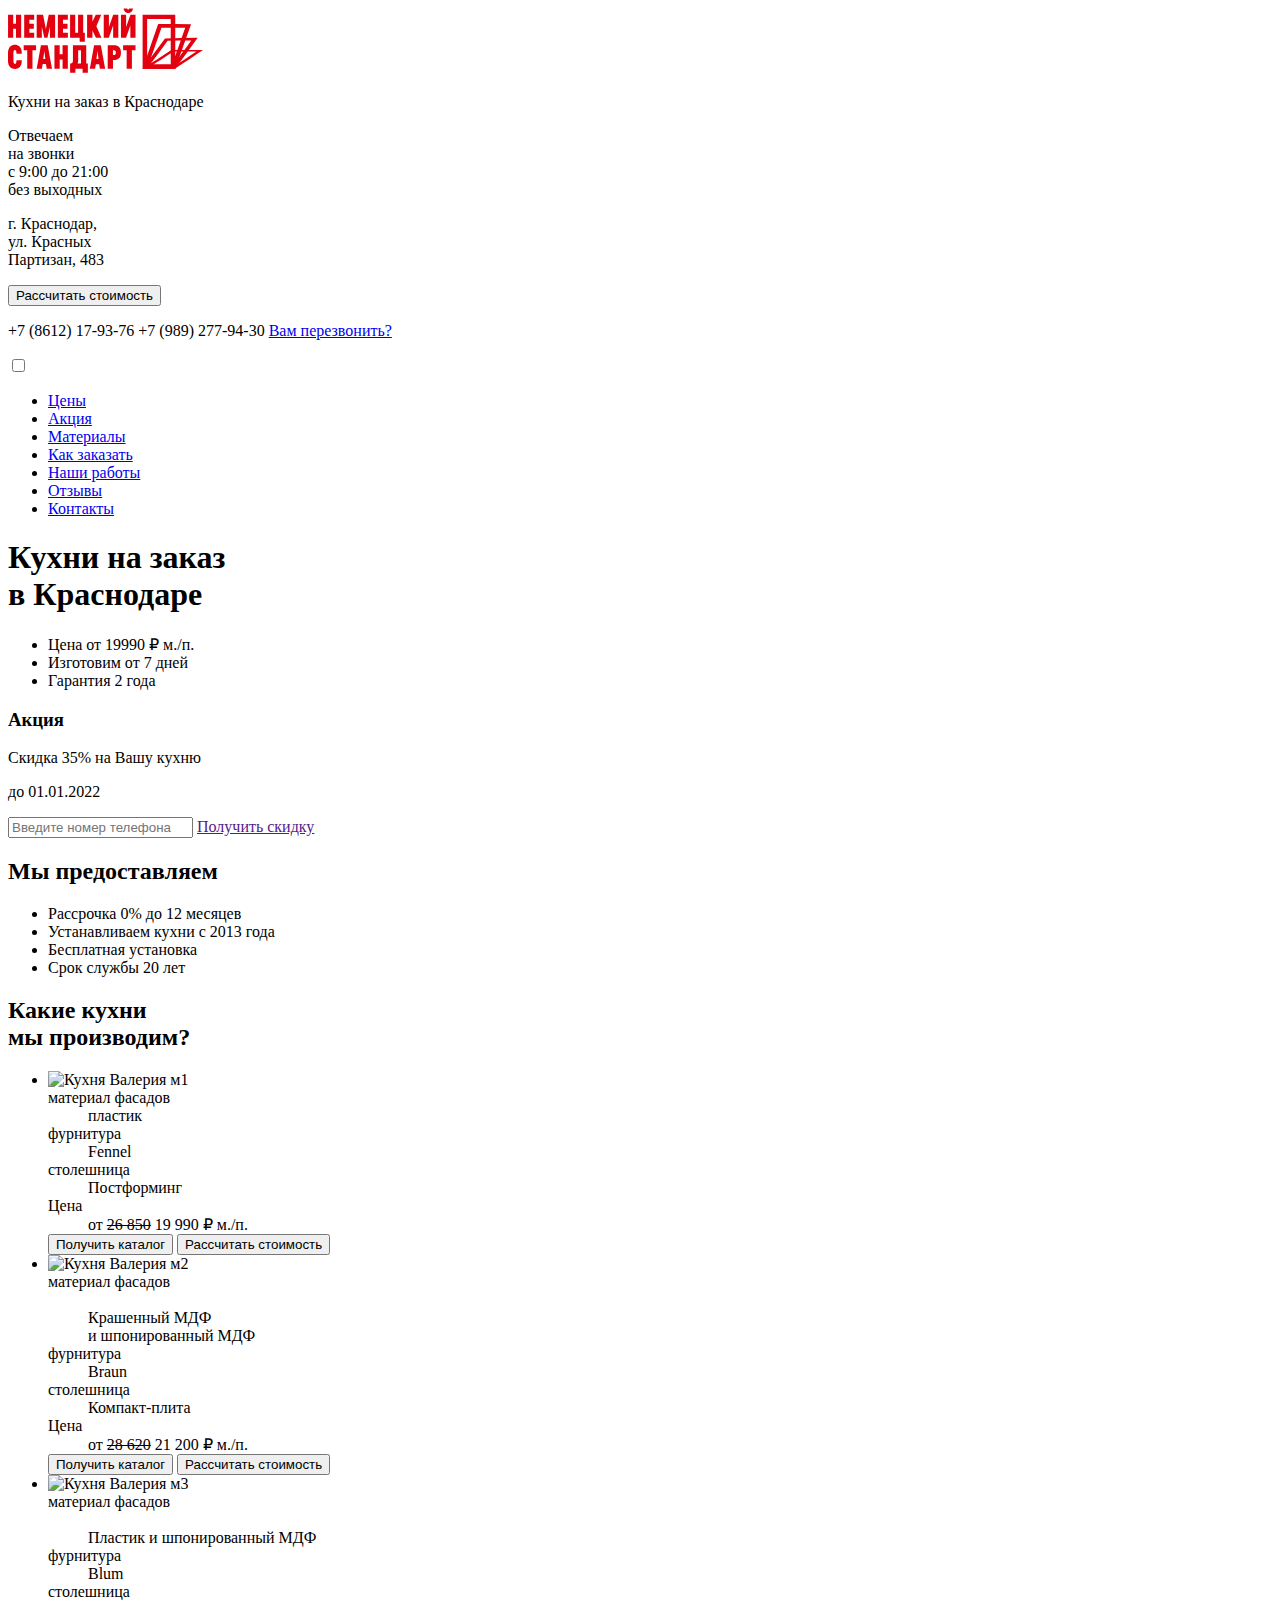
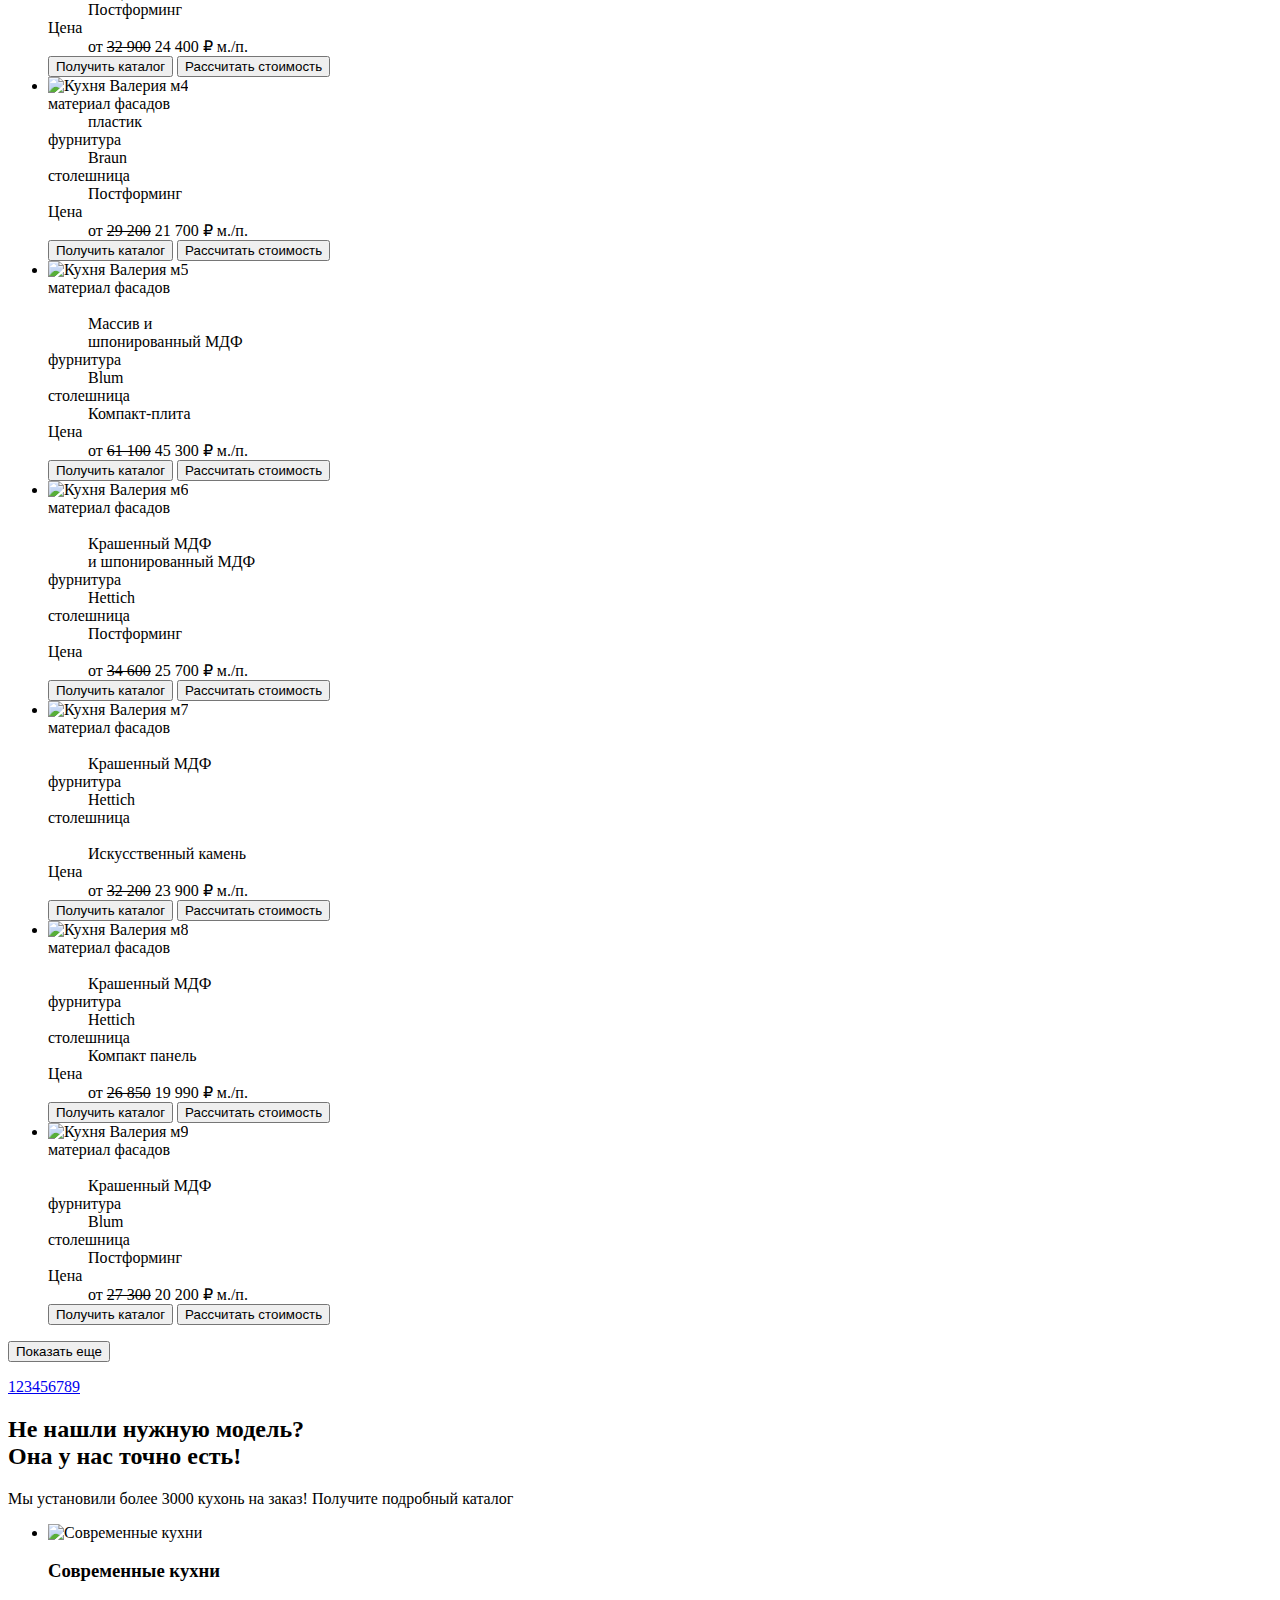
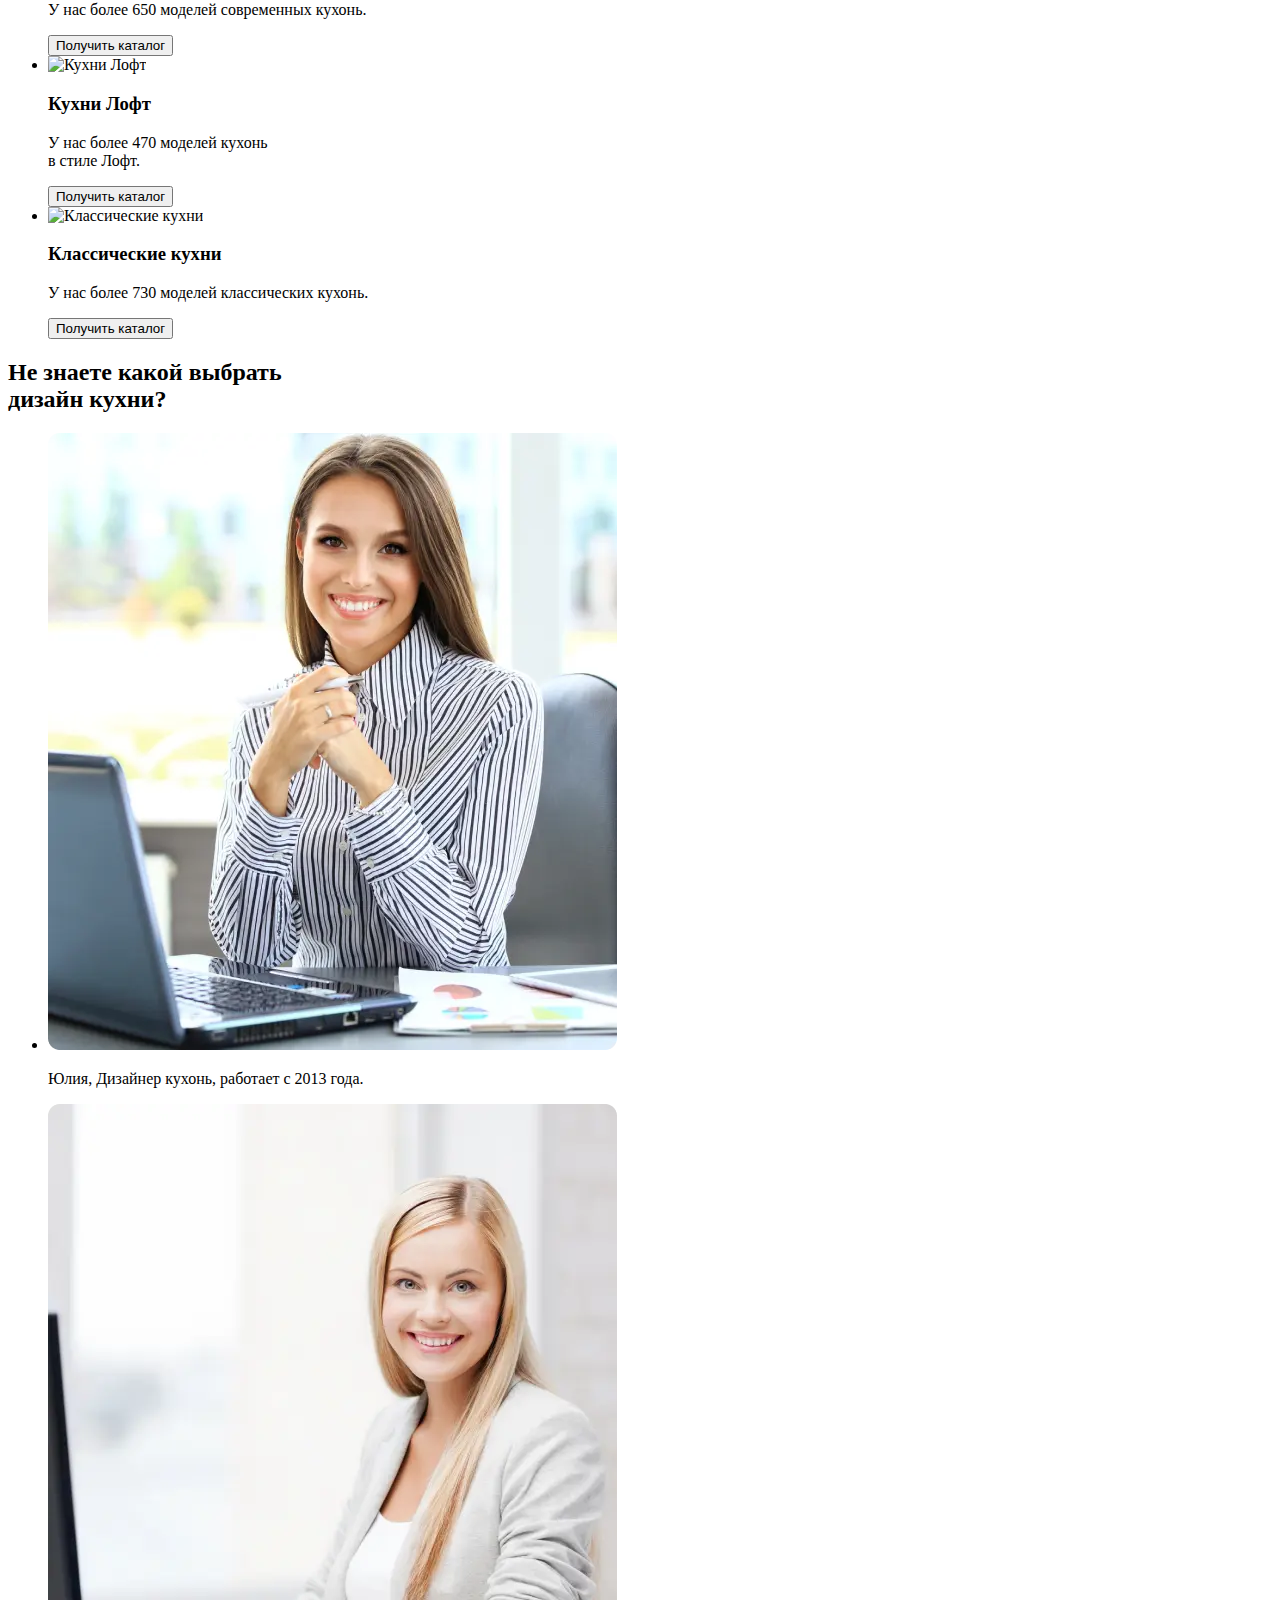
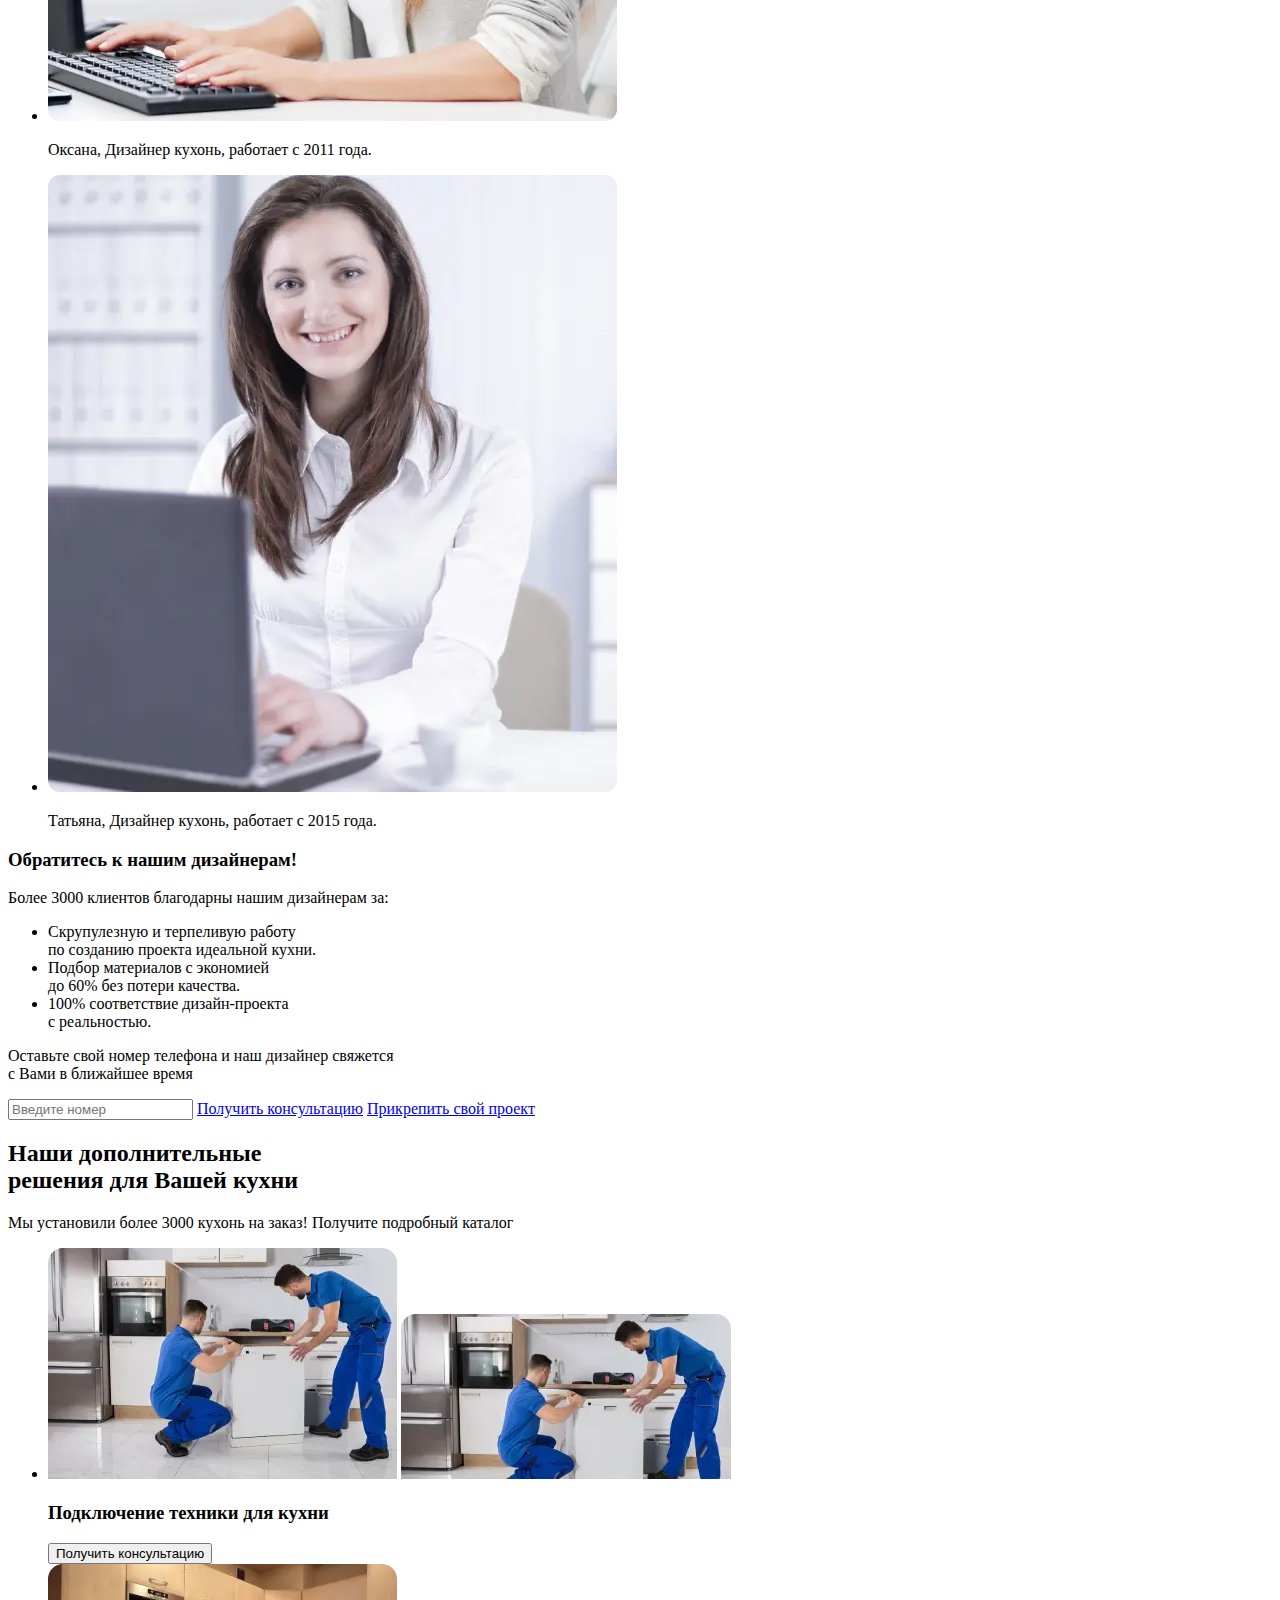
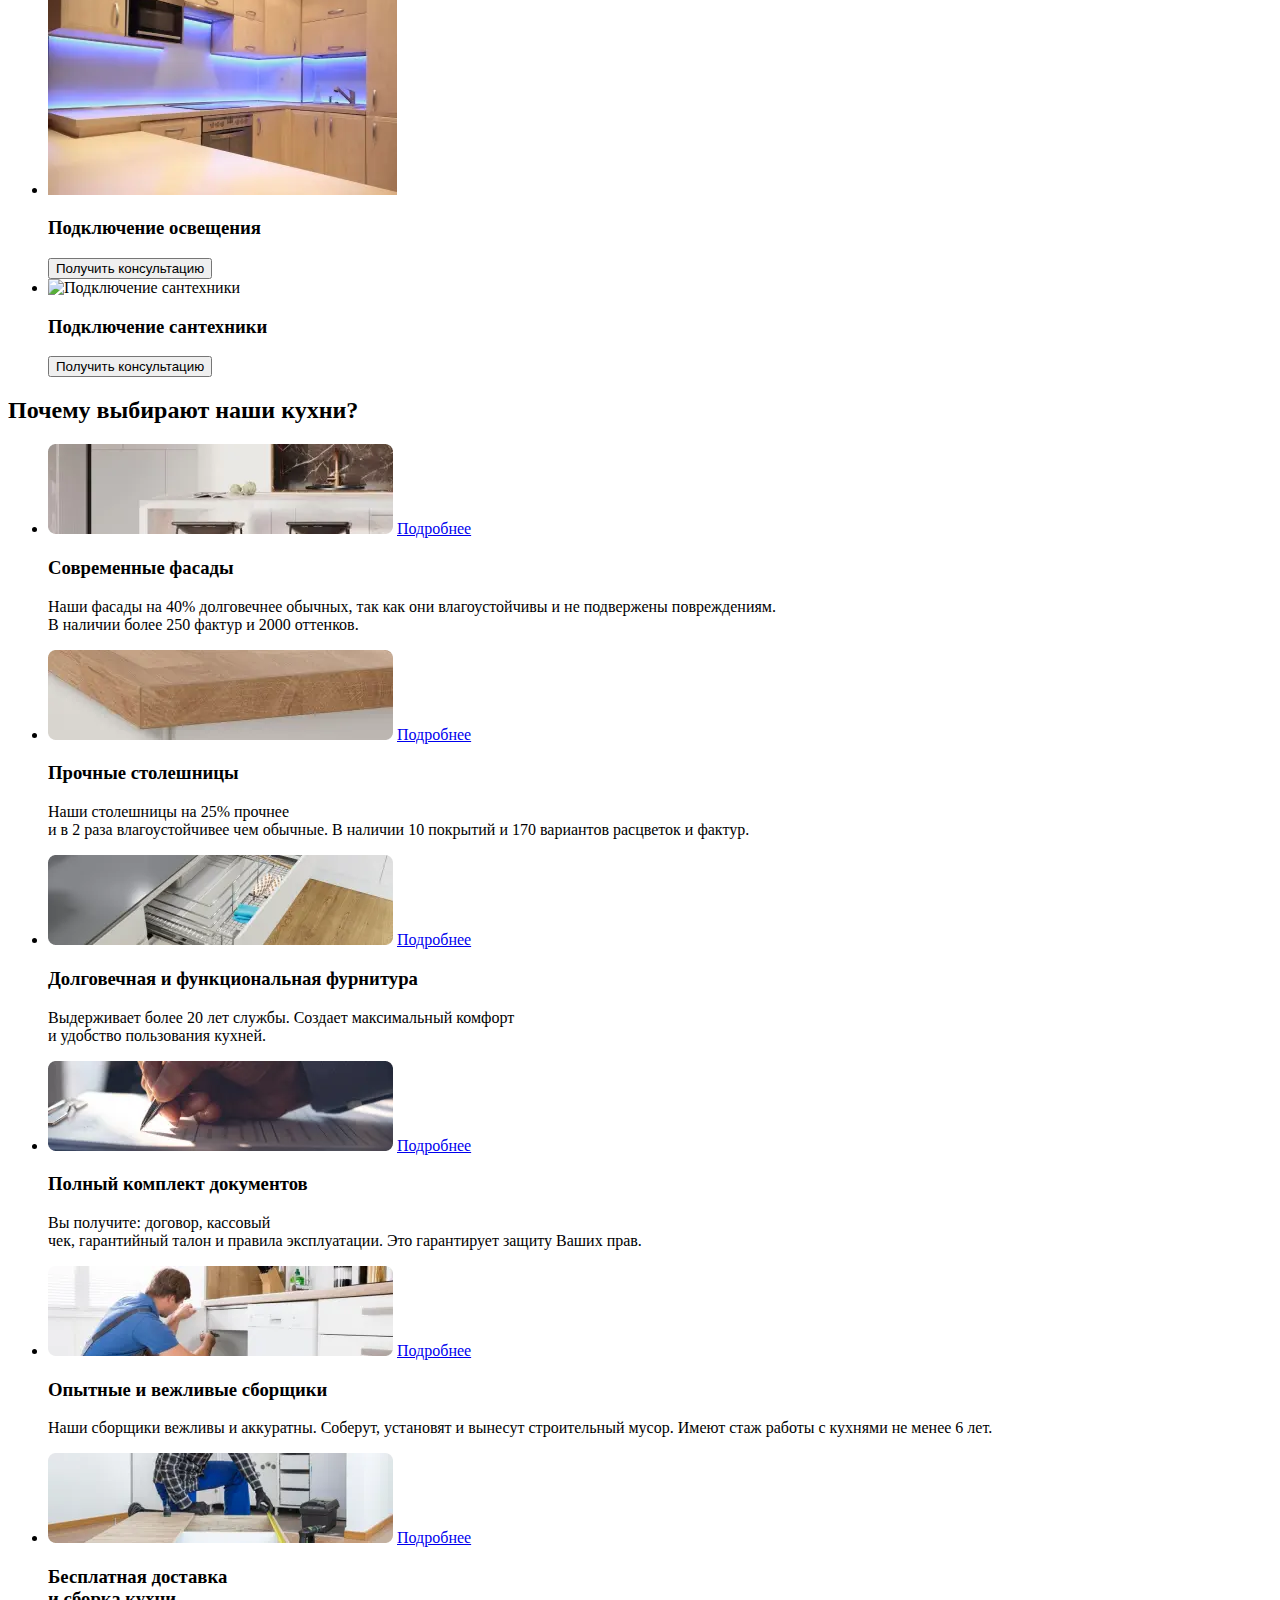
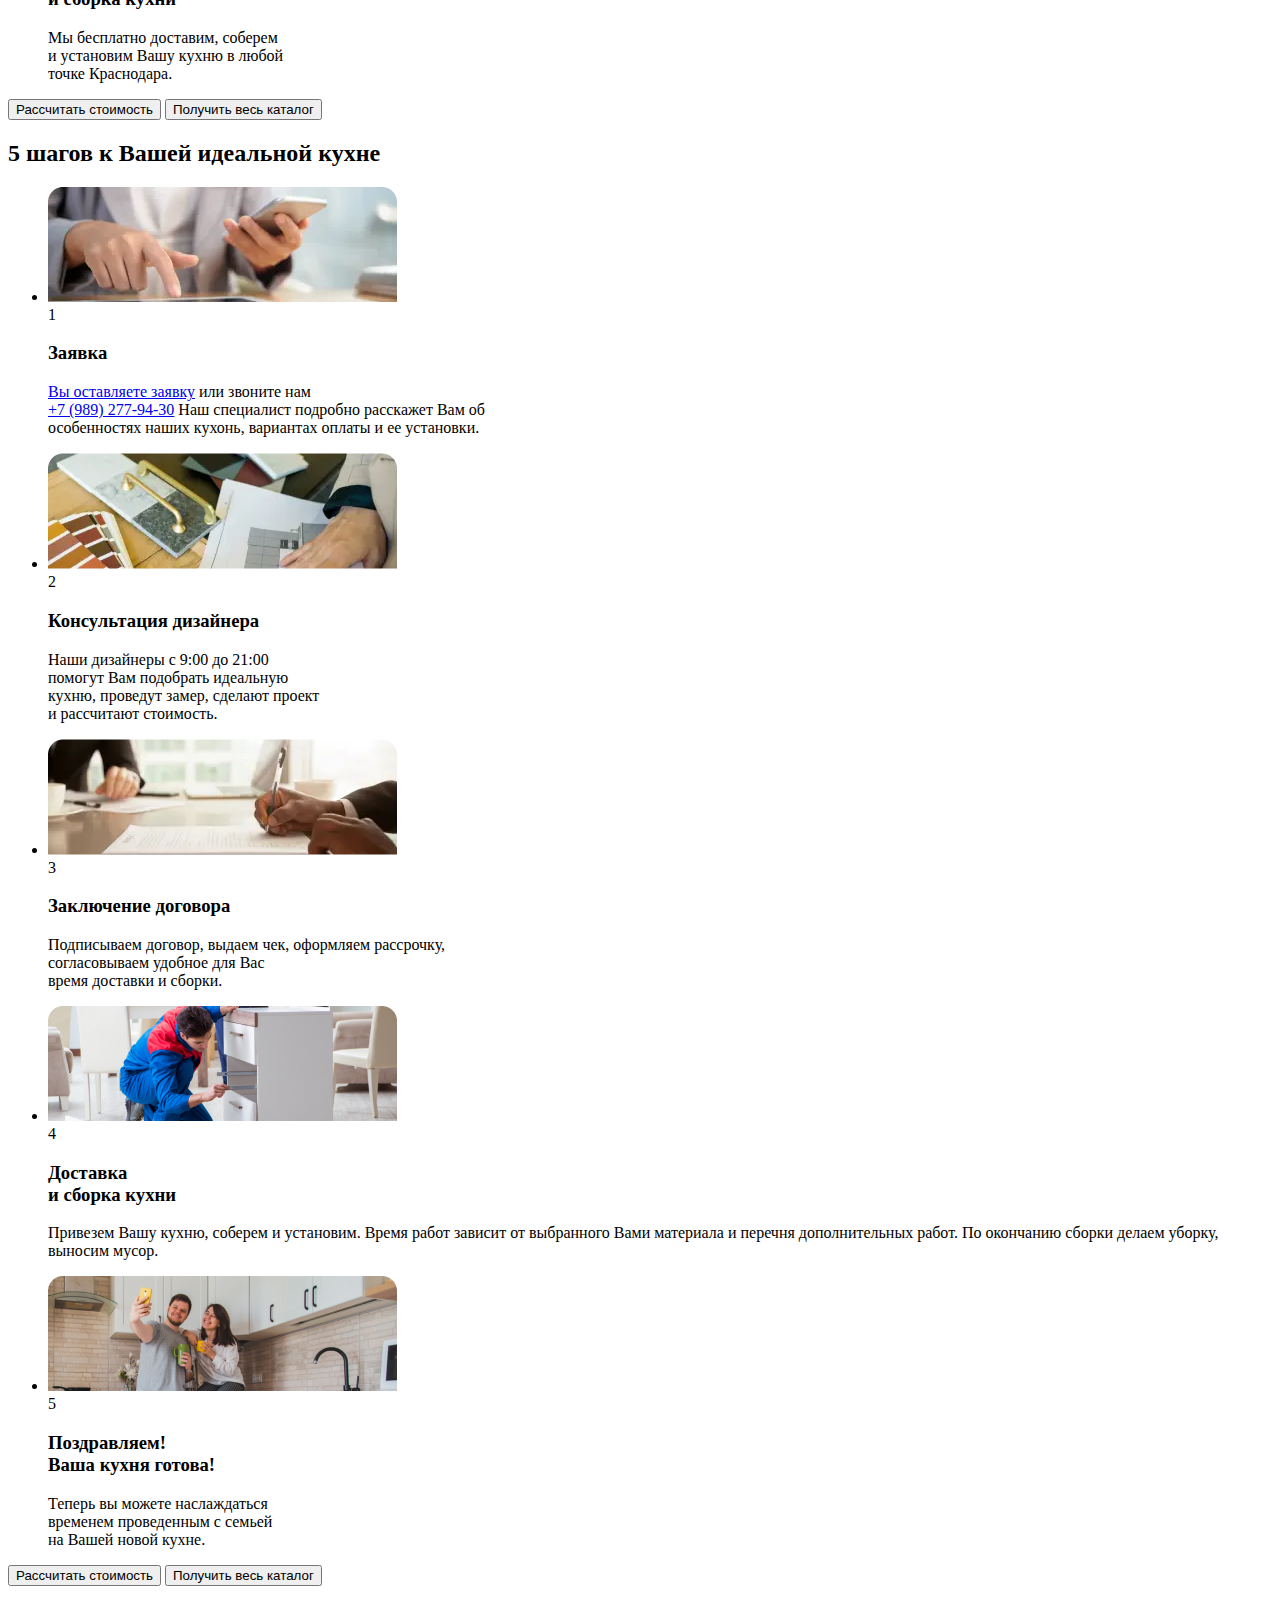
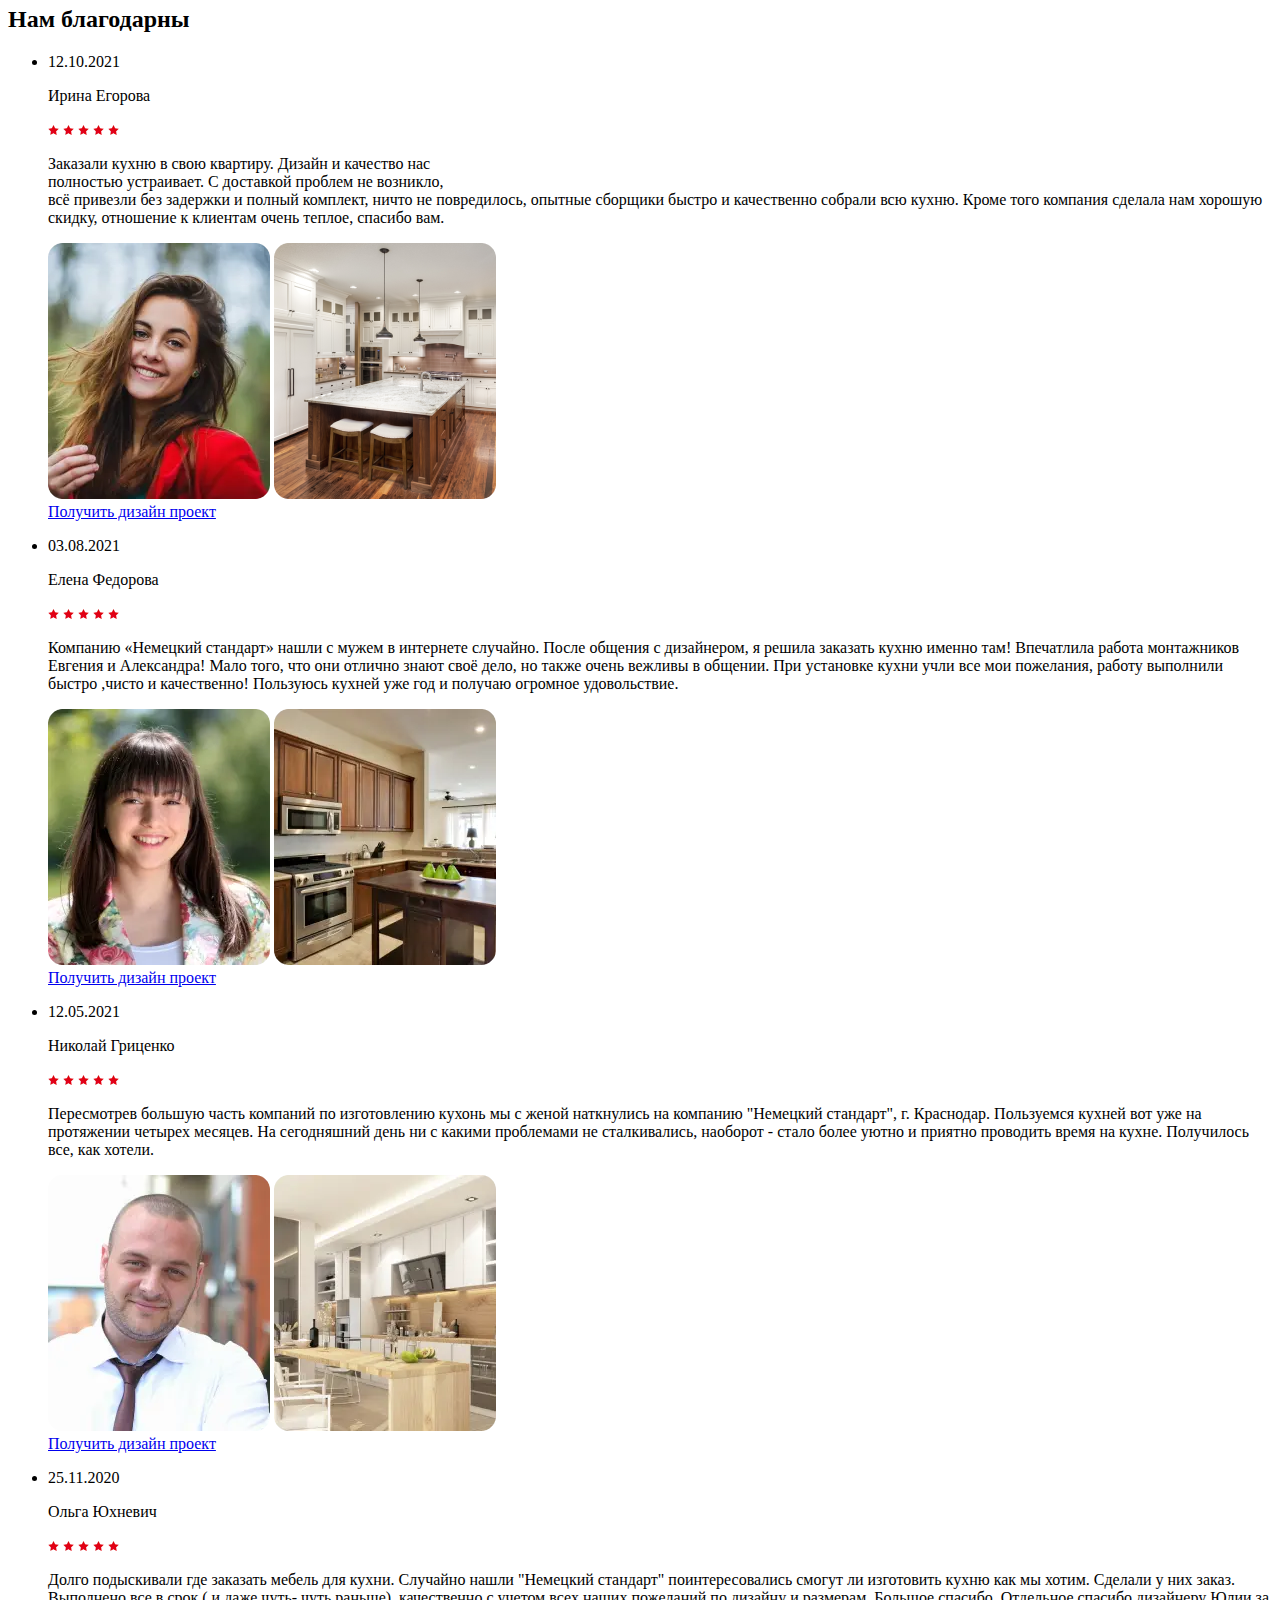
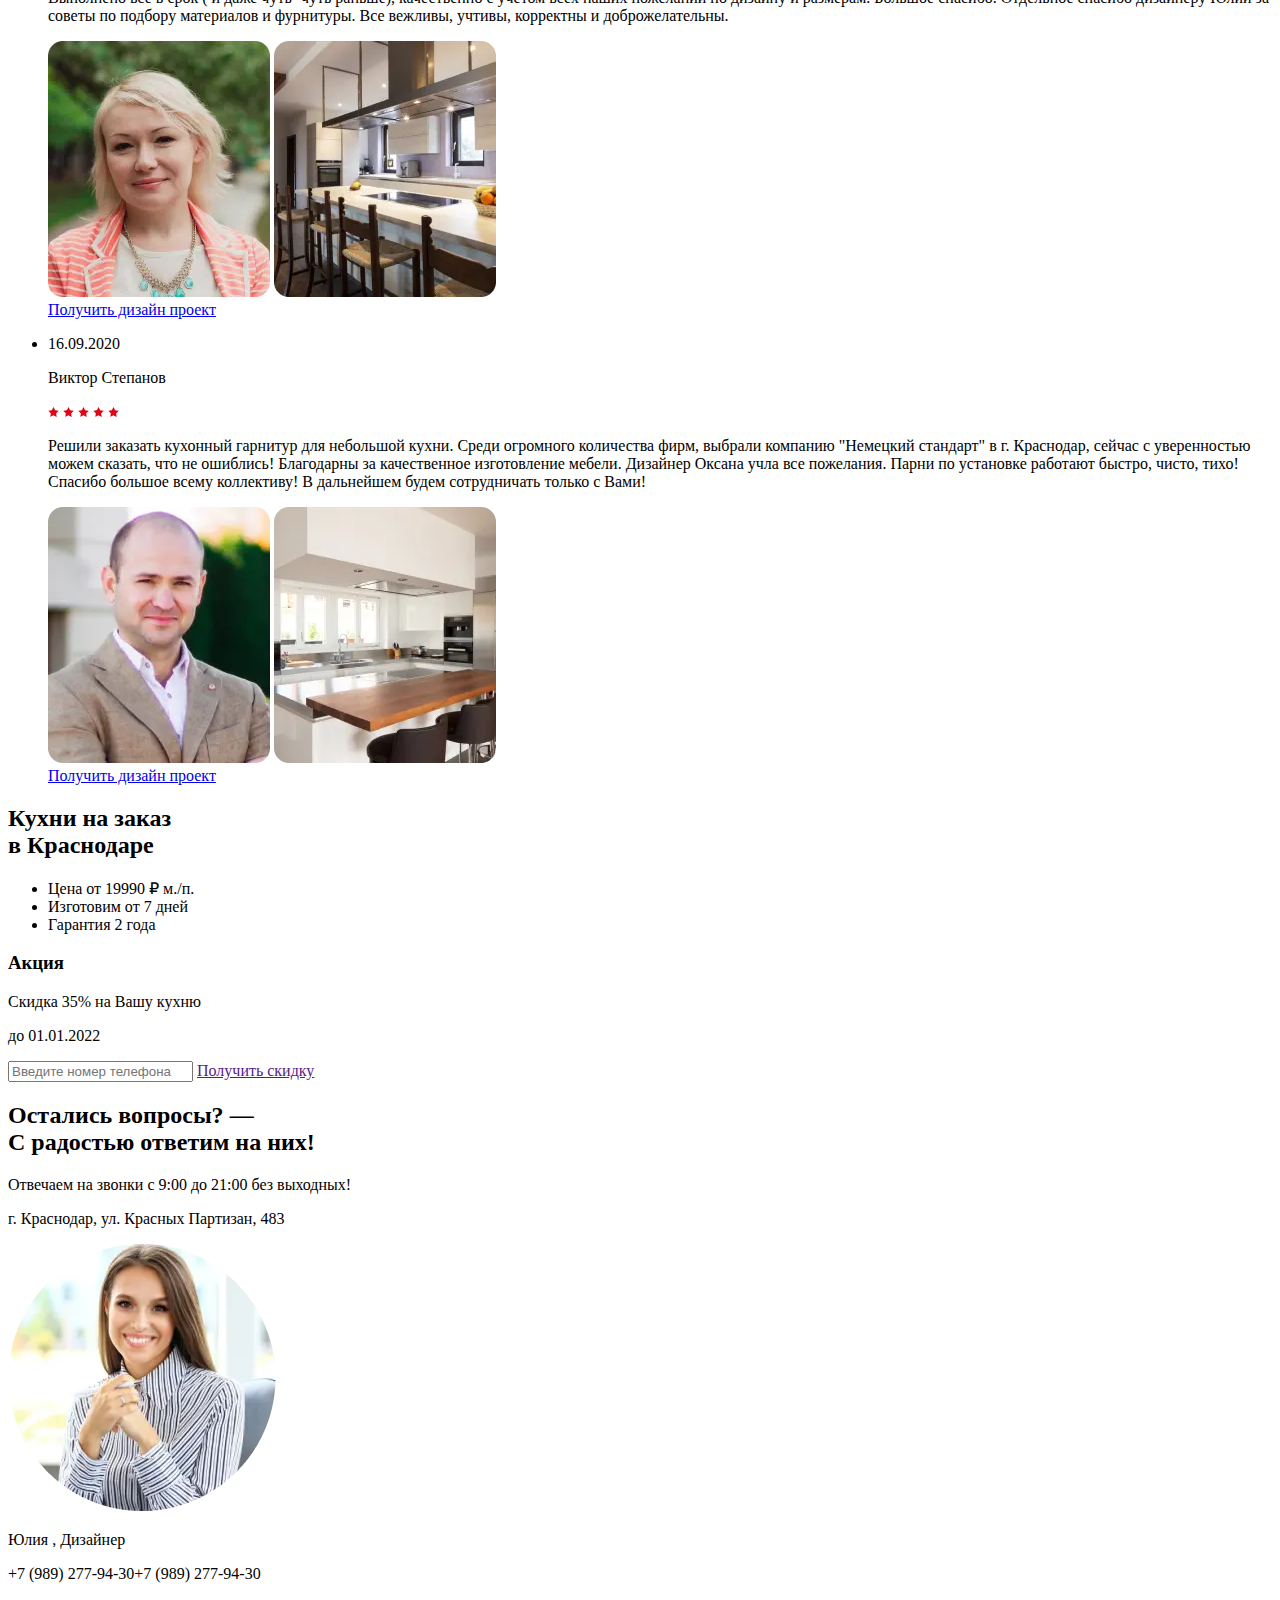
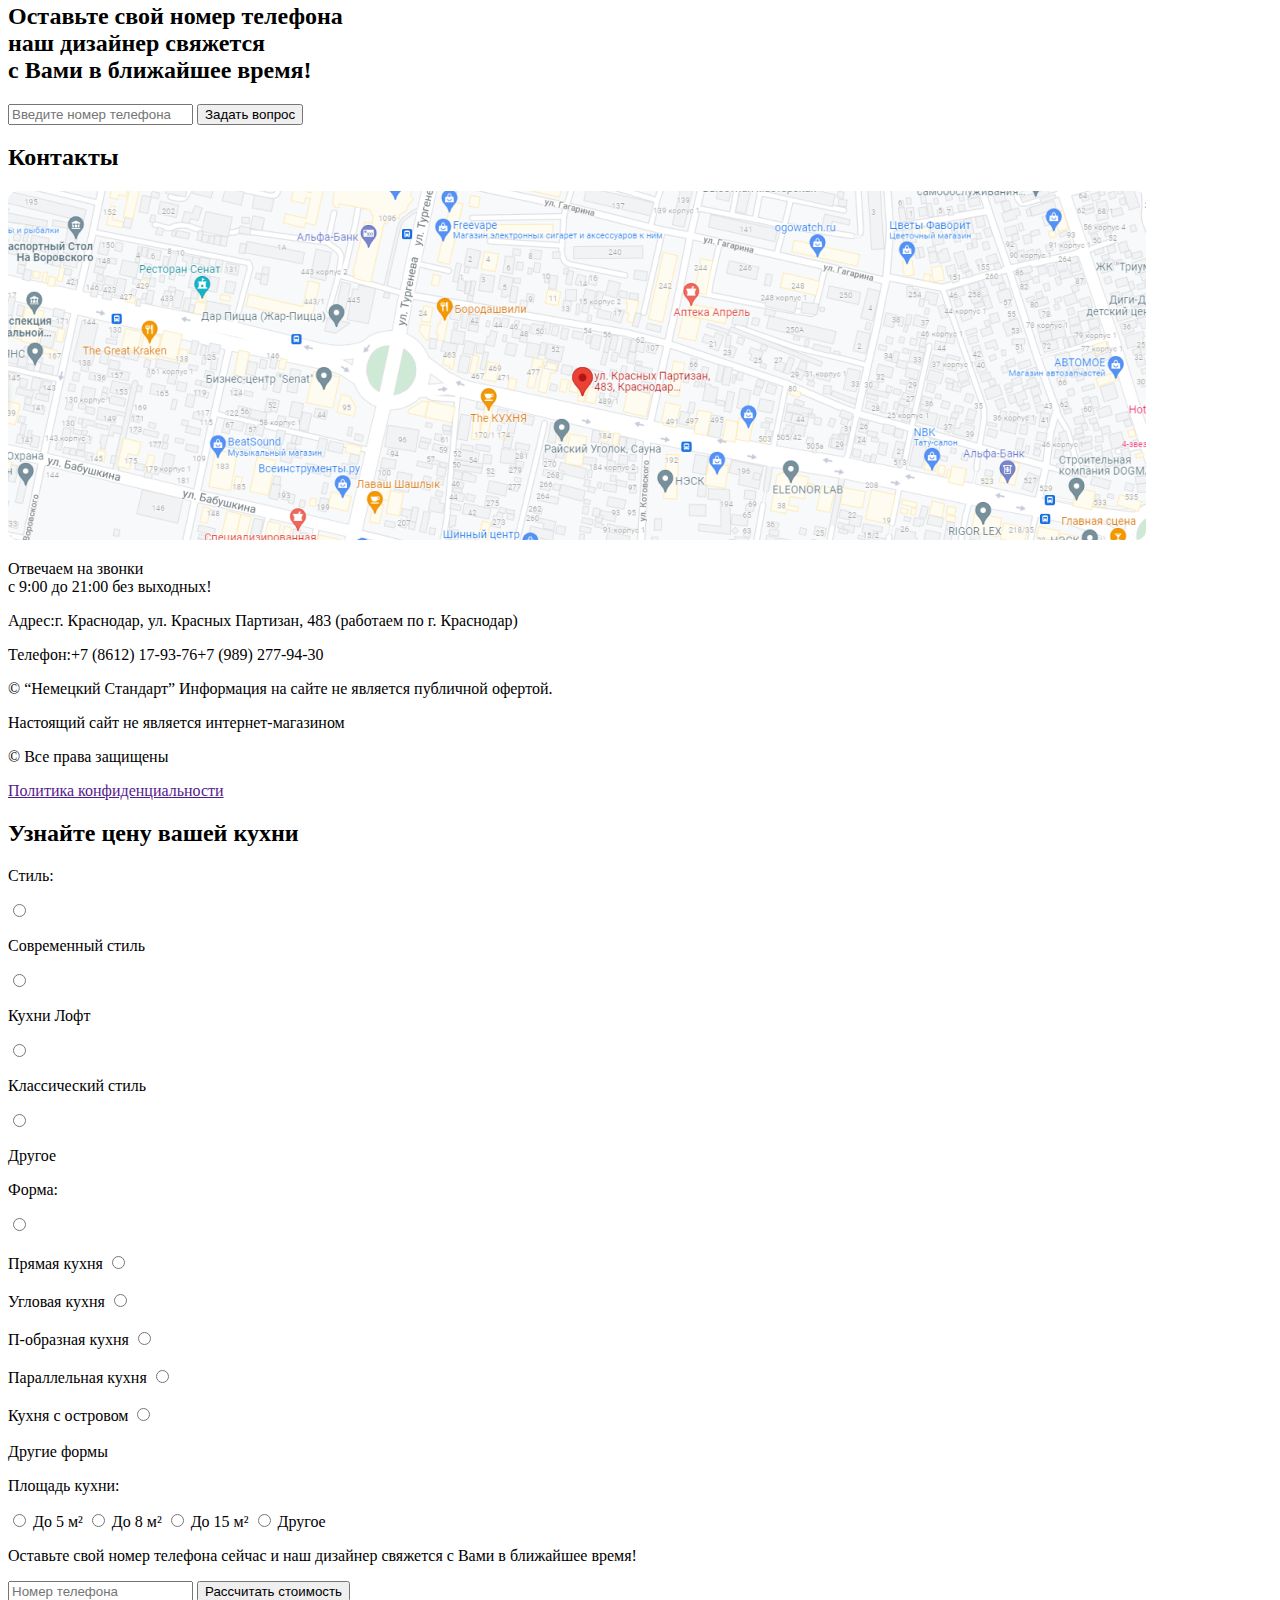
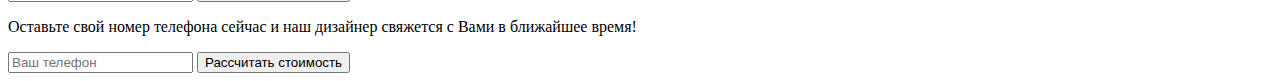
==== index.html @ 081d46cb "hjj" ====
<!DOCTYPE html>
<html lang="ru">
<head>
    <meta charset="UTF-8">
    <meta name="viewport" content="width=device-width, initial-scale=1.0">
    <link rel="stylesheet" href="css/style.min.css">
    <title>Немецкий стандарт. Кухни на заказ в Краснодаре</title>
</head>
<body>
    <header class="header">
    <div class="header__inner">
        <div class="container">
            <div class="header__top">
                <div class="logo">
                    <a class="logo__link" href="#"><img class="logo__img" src="img/logo.svg" alt="Немецкий стандарт"></a>
                    <p class="logo__info">Кухни на заказ в Краснодаре</p>
                </div>
                <span class="header__line"></span>
                <p class="header__opening-hours">Отвечаем<br class="header__opening-hours-span"> на звонки<br> с 9:00 до 21:00<br class="header__opening-hours-span2"> без выходных</p>
                <span class="header__line"></span>
                <p class="header__address">г. Краснодар,<br class="header__address-span"> ул. Красных<br> Партизан, 483</p>
                <span class="header__line"></span>
                <button class="header__price button button--price">Рассчитать стоимость</button>
                <span class="header__line"></span>
                <p class="header__phone">+7 (8612) 17-93-76 <span class="header__span">+7 (989) 277-94-30</span> <a class="header__link" href="#">Вам перезвонить?</a></p>
                <nav class="menu">
                    <!-- <div class="burger"> -->
                    <input id="burger__input" class="burger__input" type="checkbox" aria-label="Бургер меню">
                    <span class="burger__span"><label for="burger__input" class="burger__label"></label></span>
                    <div class="burger__line"></div>
                    <div class="burger__line"></div>
                    <div class="burger__line"></div>
                    <div class="burger__line"></div>
                    <!-- </div> -->
                    <ul class="menu__list">
                        <li class="menu__item menu__item--active"><a href="#" class="menu__link">Цены</a></li>
                        <li class="menu__item"><a href="#" class="menu__link">Акция</a></li>
                        <li class="menu__item"><a href="#" class="menu__link">Материалы</a></li>
                        <li class="menu__item"><a href="#" class="menu__link">Как заказать</a></li>
                        <li class="menu__item"><a href="#" class="menu__link">Наши работы</a></li>
                        <li class="menu__item"><a href="#" class="menu__link">Отзывы</a></li>
                        <li class="menu__item"><a href="#" class="menu__link">Контакты</a></li>
                    </ul>
                    <div class="menu__effect"></div>
                </nav>
            </div>
        </div>
    </div>
</header>
    <main class="main">
        <section class="promo">
            <div class="container">
                <div class="promo__inner">
                    <h1 class="title title--promo">Кухни на заказ<br><span>в Краснодаре</span></h1>
                    <ul class="promo__list">
                        <li class="promo__item">Цена от <span class="promo__item--red">19990 ₽ м./п.</span></li>
                        <li class="promo__item">Изготовим от <span class="promo__item--red">7 дней</span></li>
                        <li class="promo__item">Гарантия <span class="promo__item--red">2 года</span></li>
                    </ul>
                    <div class="action">
                        <h3 class="action__title">Акция</h3>
                        <p class="action__subtitle">Скидка <span class="action__subtitle--red">35%</span> на Вашу кухню</p>
                        <p class="action__txt">до 01.01.2022</p>
                        <form class="action__form" action="#">
                            <input class="action__input" type="tel" placeholder="Введите номер телефона">
                            <a class="button button--action" href="">Получить скидку</a>
                        </form>
                    </div>
                </div>
            </div>
        </section>
        <section class="provide">
            <div class="container">
                <div class="provide__inner">
                    <h2 class="title title--provide">Мы предоставляем</h2>
                    <ul class="provide__list">
                        <li class="provide__item">Рассрочка 0% до 12 месяцев</li>
                        <li class="provide__item">Устанавливаем кухни с 2013 года</li>
                        <li class="provide__item">Бесплатная установка</li>
                        <li class="provide__item">Срок службы 20 лет</li>
                    </ul>
                </div>
            </div>
        </section>
        <section class="produce">
            <div class="container">
                <div class="produce__inner">
                    <h2 class="title title--produce">Какие кухни<br><span>мы производим?</span></h2>
                    <div class="produce__jcarousel">
                        <ul class="produce__list">
                            <li class="produce__item">
                                <picture><source srcset="img/kitchen/valeriya-m1.webp" type="image/webp"><img class="produce__img" src="img/kitchen/valeriya-m1.jpg" alt="Кухня Валерия м1"></picture>
                                <div class="produce__info">
                                    <dl class="produce__txt">
                                        <div class="produce__row"><dt class="produce__term">материал фасадов</dt><dd class="produce__desc">пластик</dd></div>
                                        <div class="produce__row"><dt class="produce__term">фурнитура</dt><dd class="produce__desc">Fennel</dd></div>
                                        <div class="produce__row"><dt class="produce__term">столешница</dt><dd class="produce__desc">Постформинг</dd></div>
                                        <div class="produce__row produce__row--price"><dt class="produce__term">Цена</dt><dd class="produce__desc">от <s>26 850</s> <span class="produce__desc--red">19 990 ₽ м./п.</span></dd></div>
                                    </dl>
                                    <button class="button button--produce button--produce--white">Получить каталог</button>
                                    <button class="button button--produce button--produce--red">Рассчитать стоимость</button>
                                </div>
                            </li>
                            <li class="produce__item">
                                <picture><source srcset="img/kitchen/valeriya-m2.webp" type="image/webp"><img class="produce__img" src="img/kitchen/valeriya-m2.jpg" alt="Кухня Валерия м2"></picture>
                                <div class="produce__info">
                                    <dl class="produce__txt">
                                        <div class="produce__row"><dt class="produce__term">материал фасадов</dt><dd class="produce__desc"><br><span class="produce__span">Крашенный МДФ<br> и шпонированный МДФ</span></dd></div>
                                        <div class="produce__row"><dt class="produce__term">фурнитура</dt><dd class="produce__desc">Braun</dd></div>
                                        <div class="produce__row"><dt class="produce__term">столешница</dt><dd class="produce__desc">Компакт-плита</dd></div>
                                        <div class="produce__row produce__row--price"><dt class="produce__term">Цена</dt><dd class="produce__desc">от <s>28 620</s> <span class="produce__desc--red">21 200 ₽ м./п.</span></dd></div>
                                    </dl>
                                    <button class="button button--produce button--produce--white">Получить каталог</button>
                                    <button class="button button--produce button--produce--red">Рассчитать стоимость</button>
                                </div>
                            </li>
                            <!-- <li class="produce__item">
                                <picture><source srcset="img/kitchen/valeriya-m9.webp" type="image/webp"><img class="produce__img" src="img/kitchen/valeriya-m9.jpg" alt="Кухня Валерия м9"></picture>
                                <div class="produce__info">
                                    <dl class="produce__txt">
                                        <div class="produce__row"><dt class="produce__term">материал фасадов</dt><dd class="produce__desc"><br><span class="produce__span">Крашенный МДФ</span></dd></div>
                                        <div class="produce__row"><dt class="produce__term">фурнитура</dt><dd class="produce__desc">Blum</dd></div>
                                        <div class="produce__row"><dt class="produce__term">столешница</dt><dd class="produce__desc">Постформинг</dd></div>
                                        <div class="produce__row produce__row--price"><dt class="produce__term">Цена</dt><dd class="produce__desc">от <s>27 300</s> <span class="produce__desc--red">20 200 ₽ м./п.</span></dd></div>
                                    </dl>
                                    <button class="button button--produce button--produce--white">Получить каталог</button>
                                    <button class="button button--produce button--produce--red">Рассчитать стоимость</button>
                                </div>
                            </li> -->
                            <li class="produce__item">
                                <picture><source srcset="img/kitchen/valeriya-m3.webp" type="image/webp"><img class="produce__img" src="img/kitchen/valeriya-m3.jpg" alt="Кухня Валерия м3"></picture>
                                <div class="produce__info">
                                    <dl class="produce__txt">
                                        <div class="produce__row"><dt class="produce__term">материал фасадов</dt><dd class="produce__desc"><br><span class="produce__span">Пластик и шпонированный МДФ</span></dd></div>
                                        <div class="produce__row"><dt class="produce__term">фурнитура</dt><dd class="produce__desc">Blum</dd></div>
                                        <div class="produce__row"><dt class="produce__term">столешница</dt><dd class="produce__desc">Постформинг</dd></div>
                                        <div class="produce__row produce__row--price"><dt class="produce__term">Цена</dt><dd class="produce__desc">от <s>32 900</s> <span class="produce__desc--red">24 400 ₽ м./п.</span></dd></div>
                                    </dl>
                                    <button class="button button--produce button--produce--white">Получить каталог</button>
                                    <button class="button button--produce button--produce--red">Рассчитать стоимость</button>
                                </div>
                            </li>
                            <li class="produce__item">
                                <picture><source srcset="img/kitchen/valeriya-m4.webp" type="image/webp"><img class="produce__img" src="img/kitchen/valeriya-m4.jpg" alt="Кухня Валерия м4"></picture>
                                <div class="produce__info">
                                    <dl class="produce__txt">
                                        <div class="produce__row"><dt class="produce__term">материал фасадов</dt><dd class="produce__desc">пластик</dd></div>
                                        <div class="produce__row"><dt class="produce__term">фурнитура</dt><dd class="produce__desc">Braun</dd></div>
                                        <div class="produce__row"><dt class="produce__term">столешница</dt><dd class="produce__desc">Постформинг</dd></div>
                                        <div class="produce__row produce__row--price"><dt class="produce__term">Цена</dt><dd class="produce__desc">от <s>29 200</s> <span class="produce__desc--red">21 700 ₽ м./п.</span></dd></div>
                                    </dl>
                                    <button class="button button--produce button--produce--white">Получить каталог</button>
                                    <button class="button button--produce button--produce--red">Рассчитать стоимость</button>
                                </div>
                            </li>
                            <li class="produce__item">
                                <picture><source srcset="img/kitchen/valeriya-m5.webp" type="image/webp"><img class="produce__img" src="img/kitchen/valeriya-m5.jpg" alt="Кухня Валерия м5"></picture>
                                <div class="produce__info">
                                    <dl class="produce__txt">
                                        <div class="produce__row"><dt class="produce__term">материал фасадов</dt><dd class="produce__desc"><br><span class="produce__span">Массив и<br> шпонированный МДФ</span></dd></div>
                                        <div class="produce__row"><dt class="produce__term">фурнитура</dt><dd class="produce__desc">Blum</dd></div>
                                        <div class="produce__row"><dt class="produce__term">столешница</dt><dd class="produce__desc">Компакт-плита</dd></div>
                                        <div class="produce__row produce__row--price"><dt class="produce__term">Цена</dt><dd class="produce__desc">от <s>61 100</s> <span class="produce__desc--red">45 300 ₽ м./п.</span></dd></div>
                                    </dl>
                                    <button class="button button--produce button--produce--white">Получить каталог</button>
                                    <button class="button button--produce button--produce--red">Рассчитать стоимость</button>
                                </div>
                            </li>
                            <li class="produce__item">
                                <picture><source srcset="img/kitchen/valeriya-m6.webp" type="image/webp"><img class="produce__img" src="img/kitchen/valeriya-m6.jpg" alt="Кухня Валерия м6"></picture>
                                <div class="produce__info">
                                    <dl class="produce__txt">
                                        <div class="produce__row"><dt class="produce__term">материал фасадов</dt><dd class="produce__desc"><br><span class="produce__span">Крашенный МДФ<br> и шпонированный МДФ</span></dd></div>
                                        <div class="produce__row"><dt class="produce__term">фурнитура</dt><dd class="produce__desc">Hettich</dd></div>
                                        <div class="produce__row"><dt class="produce__term">столешница</dt><dd class="produce__desc">Постформинг</dd></div>
                                        <div class="produce__row produce__row--price"><dt class="produce__term">Цена</dt><dd class="produce__desc">от <s>34 600</s> <span class="produce__desc--red">25 700 ₽ м./п.</span></dd></div>
                                    </dl>
                                    <button class="button button--produce button--produce--white">Получить каталог</button>
                                    <button class="button button--produce button--produce--red">Рассчитать стоимость</button>
                                </div>
                            </li>
                            <li class="produce__item">
                                <picture><source srcset="img/kitchen/valeriya-m7.webp" type="image/webp"><img class="produce__img" src="img/kitchen/valeriya-m7.jpg" alt="Кухня Валерия м7"></picture>
                                <div class="produce__info">
                                    <dl class="produce__txt">
                                        <div class="produce__row"><dt class="produce__term">материал фасадов</dt><dd class="produce__desc"><br><span class="produce__span">Крашенный МДФ</span></dd></div>
                                        <div class="produce__row"><dt class="produce__term">фурнитура</dt><dd class="produce__desc">Hettich</dd></div>
                                        <div class="produce__row"><dt class="produce__term">столешница</dt><dd class="produce__desc"><br><span class="produce__span">Искусственный камень</span></dd></div>
                                        <div class="produce__row produce__row--price"><dt class="produce__term">Цена</dt><dd class="produce__desc">от <s>32 200</s> <span class="produce__desc--red">23 900 ₽ м./п.</span></dd></div>
                                    </dl>
                                    <button class="button button--produce button--produce--white">Получить каталог</button>
                                    <button class="button button--produce button--produce--red">Рассчитать стоимость</button>
                                </div>
                            </li>                                                            
                            <li class="produce__item">
                                <picture><source srcset="img/kitchen/valeriya-m8.webp" type="image/webp"><img class="produce__img" src="img/kitchen/valeriya-m8.jpg" alt="Кухня Валерия м8"></picture>
                                <div class="produce__info">
                                    <dl class="produce__txt">
                                        <div class="produce__row"><dt class="produce__term">материал фасадов</dt><dd class="produce__desc"><br><span class="produce__span">Крашенный МДФ</span></dd></div>
                                        <div class="produce__row"><dt class="produce__term">фурнитура</dt><dd class="produce__desc">Hettich</dd></div>
                                        <div class="produce__row"><dt class="produce__term">столешница</dt><dd class="produce__desc">Компакт панель</dd></div>
                                        <div class="produce__row produce__row--price"><dt class="produce__term">Цена</dt><dd class="produce__desc">от <s>26 850</s> <span class="produce__desc--red">19 990 ₽ м./п.</span></dd></div>
                                    </dl>
                                    <button class="button button--produce button--produce--white">Получить каталог</button>
                                    <button class="button button--produce button--produce--red">Рассчитать стоимость</button>
                                </div>
                            </li>
                            <li class="produce__item">
                                <picture><source srcset="img/kitchen/valeriya-m9.webp" type="image/webp"><img class="produce__img" src="img/kitchen/valeriya-m9.jpg" alt="Кухня Валерия м9"></picture>
                                <div class="produce__info">
                                    <dl class="produce__txt">
                                        <div class="produce__row"><dt class="produce__term">материал фасадов</dt><dd class="produce__desc"><br><span class="produce__span">Крашенный МДФ</span></dd></div>
                                        <div class="produce__row"><dt class="produce__term">фурнитура</dt><dd class="produce__desc">Blum</dd></div>
                                        <div class="produce__row"><dt class="produce__term">столешница</dt><dd class="produce__desc">Постформинг</dd></div>
                                        <div class="produce__row produce__row--price"><dt class="produce__term">Цена</dt><dd class="produce__desc">от <s>27 300</s> <span class="produce__desc--red">20 200 ₽ м./п.</span></dd></div>
                                    </dl>
                                    <button class="button button--produce button--produce--white">Получить каталог</button>
                                    <button class="button button--produce button--produce--red">Рассчитать стоимость</button>
                                </div>
                            </li>
                        </ul>
                        <button class="button button--more">Показать еще</button>
                    </div>
                    <div class="produce__jcarousel-navigation">
                        <a class="produce__jcarousel-prev" href="#" title="влево"></a>
                        <a class="produce__jcarousel-next" href="#" title="вправо"></a>
                    </div>
                    <p class="produce__jcarousel-pagination"></p>
                </div>
            </div>
        </section>
        <section class="catalog">
            <div class="container">
                <div class="catalog__inner">
                    <h2 class="title title--catalog">Не нашли нужную модель?<br class="title--catalog-br"><span> Она у нас точно есть!</span></h2>
                    <p class="catalog__subtitle">Мы установили более <span class="catalog__subtitle--red">3000</span> кухонь на заказ!<span class="catalog__subtitle--br"> Получите подробный каталог</span></p>
                    <ul class="catalog__list">
                        <li class="catalog__item">
                            <picture><source srcset="img/kitchen/kitchen1.webp" type="image/webp"><img class="catalog__img" src="img/kitchen/kitchen1.jpg" alt="Современные кухни"></picture>
                            <div class="catalog__info">
                                <h3 class="catalog__caption">Современные кухни</h3>
                                <p class="catalog__txt">У нас более <span class="catalog__txt--red">650</span> моделей современных кухонь.</p>
                                <button class="button button--catalog">Получить каталог</button>
                            </div>
                        </li>
                        <li class="catalog__item">
                            <picture><source srcset="img/kitchen/kitchen2.webp" type="image/webp"><img class="catalog__img" src="img/kitchen/kitchen2.jpg" alt="Кухни Лофт"></picture>
                            <div class="catalog__info">
                                <h3 class="catalog__caption">Кухни Лофт</h3>
                                <p class="catalog__txt">У нас более <span class="catalog__txt--red">470</span> моделей кухонь<br class="catalog__br"> в стиле Лофт.</p>
                                <button class="button button--catalog">Получить каталог</button>
                            </div>
                        </li>
                        <li class="catalog__item">
                            <picture><source srcset="img/kitchen/kitchen3.webp" type="image/webp"><img class="catalog__img" src="img/kitchen/kitchen3.jpg" alt="Классические кухни"></picture>
                            <div class="catalog__info">
                                <h3 class="catalog__caption">Классические кухни</h3>
                                <p class="catalog__txt">У нас более <span class="catalog__txt--red">730</span> моделей классических кухонь.</p>
                                <button class="button button--catalog">Получить каталог</button>
                            </div>
                        </li>
                    </ul>
                </div>
            </div>
        </section>
        <section class="design">
            <div class="container">
                <div class="design__inner">
                    <h2 class="title title--design">Не знаете какой выбрать<br><span>дизайн кухни?</span></h2>
                    <div class="design__content">
                        <div class="design__left">
                            <div class="design__jcarousel">
                                <ul class="design__persons">
                                    <li class="design__person">
                                        <picture><source srcset="img/women1.webp" type="image/webp"><img class="design__person-img" src="img/women1.png" alt="Фото менеджера Юлия"></picture>
                                        <p class="design__person-txt"><span class="design__person-txt--redbold">Юлия</span>, Дизайнер кухонь, работает с <span class="design__person-txt--red">2013</span> года.</p>
                                    </li>
                                    <li class="design__person">
                                        <picture><source srcset="img/women2.webp" type="image/webp"><img class="design__person-img" src="img/women2.png" alt="Фото менеджера Оксана"></picture>
                                        <p class="design__person-txt"><span class="design__person-txt--redbold">Оксана</span>, Дизайнер кухонь, работает с <span class="design__person-txt--red">2011</span> года.</p>
                                    </li>
                                    <li class="design__person">
                                        <picture><source srcset="img/women3.webp" type="image/webp"><img class="design__person-img" src="img/women3.png" alt="Фото менеджера Татьяна"></picture>
                                        <p class="design__person-txt"><span class="design__person-txt--redbold">Татьяна</span>, Дизайнер кухонь, работает с <span class="design__person-txt--red">2015</span> года.</p>
                                    </li>
                                </ul>
                            </div>
                            <a class="design__jcarousel-prev" href="#" title="влево"></a>
                            <a class="design__jcarousel-next" href="#" title="вправо"></a>
                        </div>
                        <div class="design__right">
                            <h3 class="design__caption">Обратитесь к нашим <span class="design__caption--red">дизайнерам!</span></h3>
                            <p class="design__subcaption">Более 3000 клиентов благодарны нашим дизайнерам за:</p>
                            <ul class="design__list">
                                <li class="design__item">Скрупулезную и терпеливую работу<br class="design__br"> по созданию проекта идеальной кухни.</li>
                                <li class="design__item">Подбор материалов с экономией<br class="design__br"> до 60% без потери качества.</li>
                                <li class="design__item">100% соответствие дизайн-проекта<br class="design__br"> с реальностью.</li>
                            </ul>
                            <div class="design__box">
                                <p class="design__txt">Оставьте свой номер телефона и наш дизайнер свяжется<br class="design__br"> с Вами в ближайшее время</p>
                                <form class="design__form" action="#">
                                    <input class="design__input" type="tel" placeholder="Введите номер">
                                    <a class="button button--design button--design--red" href="#">Получить консультацию</a>
                                    <a class="button button--design button--design--white" href="#">Прикрепить свой проект</a>
                                </form>
                            </div>
                        </div>
                    </div>
                </div>
            </div>
        </section>
        <section class="additional">
            <div class="container">
                <div class="additional__inner">
                    <h2 class="title title--additional">Наши <span>дополнительные<br> решения</span> для Вашей кухни</h2>
                    <p class="additional__subtitle">Мы установили более <span class="catalog__subtitle--red">3000</span> кухонь на заказ!<span class="catalog__subtitle--br"> Получите подробный каталог</span></p>
                    <ul class="additional__list">
                        <li class="additional__item">
                            <picture><source srcset="img/additional-solutions-1.webp" type="image/webp"><img class="additional__img additional__img-disp" src="img/additional-solutions-1.png" alt="Подключение техники для кухни"></picture>
                            <picture><source srcset="img/additional-solutions-1-mobile.webp" type="image/webp"><img class="additional__img additional__img-mobile" src="img/additional-solutions-1-mobile.png" alt="Подключение техники для кухни"></picture>
                            <div class="additional__box">
                                <h3 class="additional__caption">Подключение техники для кухни</h3>
                                <button class="button button--additional">Получить консультацию</button>
                            </div>
                        </li>
                        <li class="additional__item">
                            <picture><source srcset="img/additional-solutions-2.webp" type="image/webp"><img class="additional__img" src="img/additional-solutions-2.png" alt="Подключение освещения"></picture>
                            <div class="additional__box">
                                <h3 class="additional__caption">Подключение освещения</h3>
                                <button class="button button--additional">Получить консультацию</button>
                            </div>
                        </li>
                        <li class="additional__item">
                            <picture><source srcset="img/additional-solutions-3.webp" type="image/webp"><img class="additional__img" src="img/additional-solutions-3.png" alt="Подключение сантехники"></picture>
                            <div class="additional__box">
                                <h3 class="additional__caption">Подключение сантехники</h3>
                                <button class="button button--additional">Получить консультацию</button>
                            </div>
                        </li>
                    </ul>
                </div>
            </div>
        </section>
        <section class="why">
            <div class="container">
                <div class="why__inner">
                    <h2 class="title title--why">Почему выбирают <span>наши кухни?</span></h2>
                    <ul class="why__list">
                        <li class="why__item">
                            <div class="why__img-inner">
                                <picture><source srcset="img/why-choose-our-kitchens-1.webp" type="image/webp"><img class="why__img" src="img/why-choose-our-kitchens-1.png" alt="Современные фасады"></picture>
                                <a class="button button--why-img-btn" href="#">Подробнее</a>
                            </div>
                            <div class="why__box">
                                <h3 class="why__caption">Современные фасады</h3>
                                <p class="why__txt">Наши фасады на <span>40%</span> долговечнее обычных, так как они влагоустойчивы и не подвержены повреждениям.<br class="why__br"> В наличии более <span>250</span> фактур и <span>2000</span> оттенков.</p>
                            </div>
                        </li>
                        <li class="why__item">
                            <div class="why__img-inner">
                                <picture><source srcset="img/why-choose-our-kitchens-2.webp" type="image/webp"><img class="why__img" src="img/why-choose-our-kitchens-2.png" alt="Прочные столешницы"></picture>
                                <a class="button button--why-img-btn" href="#">Подробнее</a>
                            </div>
                            <div class="why__box">
                                <h3 class="why__caption">Прочные столешницы</h3>
                                <p class="why__txt">Наши столешницы на <span>25%</span> прочнее<br class="why__br"> и в <span>2</span> раза влагоустойчивее чем обычные. В наличии <span>10</span> покрытий и <span>170</span> вариантов расцветок и фактур.</p>
                            </div>
                        </li>
                        <li class="why__item">
                            <div class="why__img-inner">
                                <picture><source srcset="img/why-choose-our-kitchens-3.webp" type="image/webp"><img class="why__img" src="img/why-choose-our-kitchens-3.png" alt="Долговечная и функциональная фурнитура"></picture>
                                <a class="button button--why-img-btn" href="#">Подробнее</a>
                            </div>
                            <div class="why__box">
                                <h3 class="why__caption">Долговечная и функциональная фурнитура</h3>
                                <p class="why__txt">Выдерживает более <span>20</span> лет службы. Создает максимальный комфорт<br class="why__br"> и удобство пользования кухней.</p>
                            </div>
                        </li>
                        <li class="why__item">
                            <div class="why__img-inner">
                                <picture><source srcset="img/why-choose-our-kitchens-4.webp" type="image/webp"><img class="why__img" src="img/why-choose-our-kitchens-4.png" alt="Полный комплект документов"></picture>
                                <a class="button button--why-img-btn" href="#">Подробнее</a>
                            </div>
                            <div class="why__box">
                                <h3 class="why__caption">Полный комплект документов</h3>
                                <p class="why__txt">Вы получите: договор, кассовый<br class="why__br"> чек, гарантийный талон и правила эксплуатации. Это гарантирует защиту Ваших прав.</p>
                            </div>
                        </li>
                        <li class="why__item">
                            <div class="why__img-inner">
                                <picture><source srcset="img/why-choose-our-kitchens-5.webp" type="image/webp"><img class="why__img" src="img/why-choose-our-kitchens-5.png" alt="Опытные и вежливые сборщики"></picture>
                                <a class="button button--why-img-btn" href="#">Подробнее</a>
                            </div>
                            <div class="why__box">
                                <h3 class="why__caption">Опытные и вежливые сборщики</h3>
                                <p class="why__txt">Наши сборщики вежливы и аккуратны. Соберут, установят и вынесут строительный мусор. Имеют стаж работы с кухнями  не менее <span>6</span> лет.</p>
                            </div>
                        </li>
                        <li class="why__item">
                            <div class="why__img-inner">
                                <picture><source srcset="img/why-choose-our-kitchens-6.webp" type="image/webp"><img class="why__img" src="img/why-choose-our-kitchens-6.png" alt="Бесплатная доставка и сборка кухни"></picture>
                                <a class="button button--why-img-btn" href="#">Подробнее</a>
                            </div>
                            <div class="why__box">
                                <h3 class="why__caption">Бесплатная доставка<br> и сборка кухни</h3>
                                <p class="why__txt">Мы бесплатно доставим, соберем<br class="why__br"> и установим Вашу кухню в любой<br class="why__br"> точке Краснодара.</p>
                            </div>
                        </li>
                    </ul>
                    <div class="why__box-link">
                        <button class="button button--why button--why--red">Рассчитать стоимость</button>
                        <button class="button button--why button--why--white">Получить весь каталог</button>
                    </div>
                </div>
            </div>
        </section>
        <section class="steps">
            <div class="container">
                <div class="steps__inner">
                    <h2 class="title title--steps">5 шагов к Вашей<span> идеальной кухне</span></h2>
                    <ul class="steps__list">
                        <li class="steps__item">
                            <picture><source srcset="img/steps-1.webp" type="image/webp"><img class="steps__img" src="img/steps-1.png" alt="Заявка"></picture>
                            <div class="steps__box">
                                <div class="steps__caption-wrapper">
                                    <span class="steps__number">1</span>
                                    <h3 class="steps__caption">Заявка</h3>
                                </div>
                                <p class="steps__txt"><a href="#">Вы оставляете заявку</a> или звоните нам<br> <a href="#">+7 (989) 277-94-30</a> Наш специалист подробно расскажет Вам об<br> особенностях наших кухонь, вариантах оплаты и ее установки.</p>
                            </div>
                        </li>
                        <li class="steps__item">
                            <picture><source srcset="img/steps-2.webp" type="image/webp"><img class="steps__img" src="img/steps-2.png" alt="Консультация дизайнера "></picture>
                            <div class="steps__box">
                                <div class="steps__caption-wrapper">
                                    <span class="steps__number">2</span>
                                    <h3 class="steps__caption">Консультация дизайнера</h3>
                                </div>
                                <p class="steps__txt">Наши дизайнеры с 9:00 до 21:00<br class="steps__br"> помогут Вам подобрать идеальную<br class="steps__br"> кухню, проведут замер, сделают проект<br class="steps__br"> и рассчитают стоимость.</p>
                            </div>
                        </li>
                        <li class="steps__item">
                            <picture><source srcset="img/steps-3.webp" type="image/webp"><img class="steps__img" src="img/steps-3.png" alt="Заключение договора"></picture>
                            <div class="steps__box">
                                <div class="steps__caption-wrapper">
                                    <span class="steps__number">3</span>
                                    <h3 class="steps__caption">Заключение договора</h3>
                                </div>
                                <p class="steps__txt">Подписываем договор, выдаем чек, оформляем рассрочку,<br class="steps__br"> согласовываем удобное для Вас<br class="steps__br"> время доставки и сборки.</p>
                            </div>
                        </li>
                        <li class="steps__item">
                            <picture>
                                <source media="(min-width: 900px)" srcset="img/steps-4.png" />
                                <source media="(min-width: 767px)" srcset="img/steps-4-tablet.png" />
                                <img class="steps__img" src="img/steps-4-mobile.png" />
                            </picture>
                            <div class="steps__box">
                                <div class="steps__caption-wrapper">
                                    <span class="steps__number">4</span>
                                    <h3 class="steps__caption">Доставка<br class="steps__caption--br"> и сборка кухни</h3>
                                </div>
                                <p class="steps__txt">Привезем Вашу кухню, соберем и установим. Время работ зависит от выбранного Вами материала и перечня дополнительных работ. По окончанию сборки делаем уборку, выносим мусор.</p>
                            </div>
                        </li>
                        <li class="steps__item">
                            <picture>
                                <source media="(min-width: 900px)" srcset="img/steps-5.png" />
                                <source media="(min-width: 767px)" srcset="img/steps-5-tablet.png" />
                                <img class="steps__img" src="img/steps-5-mobile.png" />
                            </picture>
                            <div class="steps__box">
                                <div class="steps__caption-wrapper">
                                    <span class="steps__number">5</span>
                                    <h3 class="steps__caption">Поздравляем!<br> Ваша кухня готова!</h3>
                                </div>
                                <p class="steps__txt">Теперь вы можете наслаждаться<br class="steps__br"> временем проведенным с семьей<br class="steps__br"> на Вашей новой кухне.</p>
                            </div>
                        </li>
                    </ul>
                    <div class="steps__box-link">
                        <button class="button button--steps button--steps--red">Рассчитать стоимость</button>
                        <button class="button button--steps button--steps--white">Получить весь каталог</button>
                    </div>
                </div>
            </div>
        </section>
        <section class="reviews">
            <div class="container">
                <div class="reviews__inner">
                    <h2 class="title title--reviews">Нам<span> благодарны</span></h2>
                    <div class="reviews__jcarousel-box">
                        <div class="reviews__jcarousel">
                            <ul class="reviews__list">
                                <li class="reviews__item">
                                    <div class="reviews__content">
                                        <p class="reviews__date">12.10.2021</p>
                                        <p class="reviews__person">Ирина Егорова</p>
                                        <div class="reviews__stars">
                                            <picture><source srcset="img/icon-star.webp" type="image/webp"><img class="reviews__star" src="img/icon-star.png" alt="Рейтинг 1 звезда"></picture>
                                            <picture><source srcset="img/icon-star.webp" type="image/webp"><img class="reviews__star" src="img/icon-star.png" alt="Рейтинг 2 звезды"></picture>
                                            <picture><source srcset="img/icon-star.webp" type="image/webp"><img class="reviews__star" src="img/icon-star.png" alt="Рейтинг 3 звезды"></picture>
                                            <picture><source srcset="img/icon-star.webp" type="image/webp"><img class="reviews__star" src="img/icon-star.png" alt="Рейтинг 4 звезды"></picture>
                                            <picture><source srcset="img/icon-star.webp" type="image/webp"><img class="reviews__star" src="img/icon-star.png" alt="Рейтинг 5 звезд"></picture>
                                        </div>
                                        <p class="reviews__txt">Заказали кухню в свою квартиру. Дизайн и качество нас<br class="reviews__br"> полностью устраивает. С доставкой проблем не возникло,<br class="reviews__br"> всё привезли без задержки и полный комплект, ничто не повредилось, опытные сборщики  быстро и качественно собрали всю кухню. Кроме того компания сделала нам хорошую скидку, отношение к клиентам очень теплое, спасибо вам.</p>
                                    </div>
                                    <div class="reviews__img-box">
                                        <picture><source srcset="img/person-1.webp" type="image/webp"><img class="reviews__img reviews__img--person" src="img/person-1.png" alt=""></picture>
                                        <picture>
                                            <source class="reviews__img reviews__img--kitchen" media="(min-width: 740px)" srcset="img/kitchen-1.png" />
                                            <img class="reviews__img reviews__img--kitchen" src="img/kitchen-1-mobile.png" />
                                        </picture>
                                    </div>
                                    <div class="reviews__link-box">
                                        <a class="button button--reviews" href="#">Получить дизайн проект</a>
                                    </div>
                                </li>
                                <li class="reviews__item">
                                    <div class="reviews__content">
                                        <p class="reviews__date">03.08.2021</p>
                                        <p class="reviews__person">Елена Федорова</p>
                                        <div class="reviews__stars">
                                            <picture><source srcset="img/icon-star.webp" type="image/webp"><img class="reviews__star" src="img/icon-star.png" alt="Рейтинг 1 звезда"></picture>
                                            <picture><source srcset="img/icon-star.webp" type="image/webp"><img class="reviews__star" src="img/icon-star.png" alt="Рейтинг 2 звезды"></picture>
                                            <picture><source srcset="img/icon-star.webp" type="image/webp"><img class="reviews__star" src="img/icon-star.png" alt="Рейтинг 3 звезды"></picture>
                                            <picture><source srcset="img/icon-star.webp" type="image/webp"><img class="reviews__star" src="img/icon-star.png" alt="Рейтинг 4 звезды"></picture>
                                            <picture><source srcset="img/icon-star.webp" type="image/webp"><img class="reviews__star" src="img/icon-star.png" alt="Рейтинг 5 звезд"></picture>
                                        </div>
                                        <p class="reviews__txt">Компанию «Немецкий стандарт» нашли с мужем в интернете случайно. После  общения с дизайнером, я решила заказать кухню именно там! Впечатлила работа монтажников Евгения и Александра!  Мало того, что они отлично знают своё дело, но также очень вежливы в общении. При установке кухни  учли все мои пожелания, работу выполнили быстро ,чисто и качественно! Пользуюсь кухней уже год и получаю огромное удовольствие.</p>
                                    </div>
                                    <div class="reviews__img-box">
                                        <picture><source srcset="img/person-2.webp" type="image/webp"><img class="reviews__img reviews__img--person" src="img/person-2.png" alt=""></picture>
                                        <picture><source srcset="img/kitchen-2.webp" type="image/webp"><img class="reviews__img reviews__img--kitchen" src="img/kitchen-2.png" alt=""></picture>
                                    </div>
                                    <div class="reviews__link-box">
                                        <a class="button button--reviews" href="#">Получить дизайн проект</a>
                                    </div>
                                </li>
                                <li class="reviews__item">
                                    <div class="reviews__content">
                                        <p class="reviews__date">12.05.2021</p>
                                        <p class="reviews__person">Николай Гриценко</p>
                                        <div class="reviews__stars">
                                            <picture><source srcset="img/icon-star.webp" type="image/webp"><img class="reviews__star" src="img/icon-star.png" alt="Рейтинг 1 звезда"></picture>
                                            <picture><source srcset="img/icon-star.webp" type="image/webp"><img class="reviews__star" src="img/icon-star.png" alt="Рейтинг 2 звезды"></picture>
                                            <picture><source srcset="img/icon-star.webp" type="image/webp"><img class="reviews__star" src="img/icon-star.png" alt="Рейтинг 3 звезды"></picture>
                                            <picture><source srcset="img/icon-star.webp" type="image/webp"><img class="reviews__star" src="img/icon-star.png" alt="Рейтинг 4 звезды"></picture>
                                            <picture><source srcset="img/icon-star.webp" type="image/webp"><img class="reviews__star" src="img/icon-star.png" alt="Рейтинг 5 звезд"></picture>
                                        </div>
                                        <p class="reviews__txt">Пересмотрев большую часть компаний по изготовлению кухонь мы с женой  наткнулись на компанию "Немецкий стандарт", г. Краснодар. Пользуемся кухней вот уже на протяжении четырех  месяцев.  На сегодняшний день ни с какими проблемами не сталкивались, наоборот - стало более уютно и приятно проводить время на кухне. Получилось все, как хотели.</p>
                                    </div>
                                    <div class="reviews__img-box">
                                        <picture><source srcset="img/person-3.webp" type="image/webp"><img class="reviews__img reviews__img--person" src="img/person-3.png" alt=""></picture>
                                        <picture><source srcset="img/kitchen-3.webp" type="image/webp"><img class="reviews__img reviews__img--kitchen" src="img/kitchen-3.png" alt=""></picture>
                                    </div>
                                    <div class="reviews__link-box">
                                        <a class="button button--reviews" href="#">Получить дизайн проект</a>
                                    </div>
                                </li>
                                <li class="reviews__item">
                                    <div class="reviews__content">
                                        <p class="reviews__date">25.11.2020</p>
                                        <p class="reviews__person">Ольга Юхневич</p>
                                        <div class="reviews__stars">
                                            <picture><source srcset="img/icon-star.webp" type="image/webp"><img class="reviews__star" src="img/icon-star.png" alt="Рейтинг 1 звезда"></picture>
                                            <picture><source srcset="img/icon-star.webp" type="image/webp"><img class="reviews__star" src="img/icon-star.png" alt="Рейтинг 2 звезды"></picture>
                                            <picture><source srcset="img/icon-star.webp" type="image/webp"><img class="reviews__star" src="img/icon-star.png" alt="Рейтинг 3 звезды"></picture>
                                            <picture><source srcset="img/icon-star.webp" type="image/webp"><img class="reviews__star" src="img/icon-star.png" alt="Рейтинг 4 звезды"></picture>
                                            <picture><source srcset="img/icon-star.webp" type="image/webp"><img class="reviews__star" src="img/icon-star.png" alt="Рейтинг 5 звезд"></picture>
                                        </div>
                                        <p class="reviews__txt">Долго подыскивали где заказать мебель для кухни. Случайно нашли  "Немецкий стандарт" поинтересовались смогут ли изготовить кухню как мы хотим. Сделали у них заказ. Выполнено все в срок ( и даже чуть- чуть раньше), качественно с учетом  всех наших пожеланий по дизайну и размерам. Большое спасибо. Отдельное спасибо дизайнеру Юлии за  советы по подбору материалов и фурнитуры. Все вежливы, учтивы, корректны и доброжелательны.</p>
                                    </div>
                                    <div class="reviews__img-box">
                                        <picture><source srcset="img/person-4.webp" type="image/webp"><img class="reviews__img reviews__img--person" src="img/person-4.png" alt=""></picture>
                                        <picture><source srcset="img/kitchen-4.webp" type="image/webp"><img class="reviews__img reviews__img--kitchen" src="img/kitchen-4.png" alt=""></picture>
                                    </div>
                                    <div class="reviews__link-box">
                                        <a class="button button--reviews" href="#">Получить дизайн проект</a>
                                    </div>
                                </li>
                                <li class="reviews__item">
                                    <div class="reviews__content">
                                        <p class="reviews__date">16.09.2020</p>
                                        <p class="reviews__person">Виктор Степанов</p>
                                        <div class="reviews__stars">
                                            <picture><source srcset="img/icon-star.webp" type="image/webp"><img class="reviews__star" src="img/icon-star.png" alt="Рейтинг 1 звезда"></picture>
                                            <picture><source srcset="img/icon-star.webp" type="image/webp"><img class="reviews__star" src="img/icon-star.png" alt="Рейтинг 2 звезды"></picture>
                                            <picture><source srcset="img/icon-star.webp" type="image/webp"><img class="reviews__star" src="img/icon-star.png" alt="Рейтинг 3 звезды"></picture>
                                            <picture><source srcset="img/icon-star.webp" type="image/webp"><img class="reviews__star" src="img/icon-star.png" alt="Рейтинг 4 звезды"></picture>
                                            <picture><source srcset="img/icon-star.webp" type="image/webp"><img class="reviews__star" src="img/icon-star.png" alt="Рейтинг 5 звезд"></picture>
                                        </div>
                                        <p class="reviews__txt">Решили заказать кухонный гарнитур для небольшой кухни. Среди огромного количества фирм, выбрали компанию "Немецкий стандарт" в г. Краснодар, сейчас с уверенностью можем сказать, что не ошиблись! Благодарны за качественное изготовление мебели. Дизайнер Оксана учла все пожелания. Парни по установке работают быстро, чисто, тихо! Спасибо большое всему коллективу! В дальнейшем будем сотрудничать только с Вами!</p>
                                    </div>
                                    <div class="reviews__img-box">
                                        <picture><source srcset="img/person-5.webp" type="image/webp"><img class="reviews__img reviews__img--person" src="img/person-5.png" alt=""></picture>
                                        <picture><source srcset="img/kitchen-5.webp" type="image/webp"><img class="reviews__img reviews__img--kitchen" src="img/kitchen-5.png" alt=""></picture>
                                    </div>
                                    <div class="reviews__link-box">
                                        <a class="button button--reviews" href="#">Получить дизайн проект</a>
                                    </div>
                                </li>
                            </ul>
                        </div>
                        <a class="reviews__jcarousel-prev" href="#" title="влево"></a>
                        <a class="reviews__jcarousel-next" href="#" title="вправо"></a>
                    </div>
                </div>
            </div>
        </section>
        <section class="promo-two">
            <div class="container">
                <div class="promo-two__inner">
                    <h2 class="title title--promo-two">Кухни на заказ<br><span>в Краснодаре</span></h2>
                    <ul class="promo-two__list">
                        <li class="promo-two__item">Цена от <span class="promo-two__item--red">19990 ₽ м./п.</span></li>
                        <li class="promo-two__item">Изготовим от <span class="promo-two__item--red">7 дней</span></li>
                        <li class="promo-two__item">Гарантия <span class="promo-two__item--red">2 года</span></li>
                    </ul>
                    <div class="action action--two">
                        <h3 class="action__title">Акция</h3>
                        <p class="action__subtitle">Скидка <span class="action__subtitle--red">35%</span> на Вашу кухню</p>
                        <p class="action__txt">до 01.01.2022</p>
                        <form class="action__form" action="#">
                            <input class="action__input" type="tel" placeholder="Введите номер телефона">
                            <a class="button button--action" href="">Получить скидку</a>
                        </form>
                    </div>
                </div>
            </div>
        </section>
        <section class="questions">
            <div class="container">
                <div class="questions__inner">
                    <h2 class="title title--questions">Остались <b class="questions__ind">вопросы?</b> — <br><span>С радостью ответим на них!</span></h2>
                    <div class="questions__box">
                        <div class="questions__left">
                            <div class="questions__working">
                                <p class="questions__working-txt">Отвечаем на звонки с 9:00 до 21:00 без выходных!</p>
                            </div>
                            <div class="questions__address">
                                <p class="questions__address-txt">г. Краснодар, ул. Красных Партизан, 483</p>
                            </div>
                        </div>
                        <div class="questions__center">
                            <picture><source srcset="img/julia.webp" type="image/webp"><img class="questions__img" src="img/julia.png" alt="Дизайнер Юлия"></picture>
                            <p class="questions__designer">
                                <span class="questions__name">Юлия</span>
                                <span class="questions__comma">,</span>
                                <span class="questions__prof">Дизайнер</span>
                            </p>
                        </div>
                        <div class="questions__right">
                            <div class="questions__phone">
                                <p class="questions__phone-txt">+7 (989) 277-94-30<span class="questions__phone-txt--span">+7 (989) 277-94-30</span></p>
                            </div>
                        </div>
                    </div>
                </div>
            </div>
        </section>
        <section class="callback">
            <div class="container">
                <div class="callback__inner">
                    <h2 class="title title--callback">Оставьте свой номер телефона<br class="callback__br-tablet"> наш дизайнер свяжется<br class="callback__br"> с Вами в ближайшее время!</h2>
                    <form class="callback__form" action="#">
                        <input class="callback__input" type="text" placeholder="Введите номер телефона">
                        <button class="button button--callback">Задать вопрос</button>
                    </form>
                </div>
            </div>
        </section>
        <section class="contacts">
    <div class="container">
        <div class="contacts__inner">
            <h2 class="title title--contacts">Контакты</h2>
            <div class="contacts__box">
                <picture>
                    <source class="contacts__img" media="(min-width: 800px)" srcset="img/map.png" />
                    <source class="contacts__img" media="(min-width: 400px)" srcset="img/map-tablet.png" />
                    <img class="contacts__img" src="img/map-mobile.png" alt="Адрес на карте" />
                </picture>
                <div class="contacts__info">
                    <p class="contacts__opening-hours">Отвечаем на звонки<br> с 9:00 до 21:00 без выходных!</p>
                    <p class="contacts__address"><span class="contacts__caption">Адрес:</span>г. Краснодар, ул. Красных Партизан, 483 <span class="contacts__address--hidden">(работаем по г. Краснодар)</span></p>
                    <p class="contacts__phone"><span class="contacts__caption">Телефон:</span>+7 (8612) 17-93-76<span class="contacts__phone--two">+7 (989) 277-94-30</span></p>
                </div>
            </div>
        </div>
    </div>
</section>
    </main>
    <footer class="footer">
    <div class="container">
        <div class="footer__inner">
            <div class="footer__left">
                <p>© “Немецкий Стандарт” Информация на сайте не является публичной офертой.</p>
                <p>Настоящий сайт не является интернет-магазином</p>
            </div>
            <div class="footer__right">
                <p>© Все права защищены</p>
                <a class="footer__privacy" href="">Политика конфиденциальности</a>
            </div>
        </div>
    </div>
</footer>
    <div class="price-kitchen price-kitchen__modal-close">
        <div class="price-kitchen__inner">
            <h2 class="title title--price-kitchen">Узнайте цену <span>вашей кухни</span></h2>
            <form id="price-kitchen" class="price-kitchen__form" action="#">
                <div class="price-kitchen__list">
                    <div class="price-kitchen__item">
                        <p class="price-kitchen__caption">Стиль:</p>
                        <div class="price-kitchen__box price-kitchen__box--one">
                            <input id="price-kitchen__input-style-one" class="price-kitchen__input-style" type="radio" name="style">
                            <label class="price-kitchen__label-style" for="price-kitchen__input-style-one">
                                <picture><source srcset="img/price/1.webp" type="image/webp"><img class="price-kitchen__img-style" src="img/price/1.png" alt=""></picture>
                                <p class="price-kitchen__txt-style">Современный стиль</p>
                            </label>
                            <input id="price-kitchen__input-style-two" class="price-kitchen__input-style" type="radio" name="style">
                            <label class="price-kitchen__label-style" for="price-kitchen__input-style-two">
                                <picture><source srcset="img/price/2.webp" type="image/webp"><img class="price-kitchen__img-style" src="img/price/2.png" alt=""></picture>
                                <p class="price-kitchen__txt-style">Кухни Лофт</p>
                            </label>
                            <input id="price-kitchen__input-style-three" class="price-kitchen__input-style" type="radio" name="style">
                            <label class="price-kitchen__label-style" for="price-kitchen__input-style-three">
                                <picture><source srcset="img/price/3.webp" type="image/webp"><img class="price-kitchen__img-style" src="img/price/3.png" alt=""></picture>
                                <p class="price-kitchen__txt-style">Классический стиль</p>
                            </label>
                            <input id="price-kitchen__input-style-four" class="price-kitchen__input-style" type="radio" name="style">
                            <label class="price-kitchen__label-style" for="price-kitchen__input-style-four">
                                <picture><source srcset="img/price/4.webp" type="image/webp"><img class="price-kitchen__img-style" src="img/price/4.png" alt=""></picture>
                                <p class="price-kitchen__txt-style">Другое</p>
                            </label>
                        </div>
                    </div>
                    <div class="price-kitchen__item">
                        <p class="price-kitchen__caption">Форма:</p>
                        <div class="price-kitchen__box price-kitchen__box--two">
                            <input id="price-kitchen__input-form-one" class="price-kitchen__input-form" type="radio" name="form">
                            <label class="price-kitchen__label-form" for="price-kitchen__input-form-one">
                                <div class="price-kitchen__label-form-circle">
                                    <svg class="price-kitchen__label-form-circle-img" width="29" height="4" viewBox="0 0 29 4" fill="none" xmlns="http://www.w3.org/2000/svg"><rect x="29" width="4" height="29" rx="1" transform="rotate(90 29 0)"/></svg>
                                </div>
                                Прямая кухня
                            </label>
                            <input id="price-kitchen__input-form-two" class="price-kitchen__input-form" type="radio" name="form">
                            <label class="price-kitchen__label-form" for="price-kitchen__input-form-two">
                                <div class="price-kitchen__label-form-circle">
                                    <svg class="price-kitchen__label-form-circle-img" width="29" height="14" viewBox="0 0 29 14" fill="none" xmlns="http://www.w3.org/2000/svg"><rect y="4" width="4" height="29" rx="1" transform="rotate(-90 0 4)"/><rect width="4" height="14" rx="1"/></svg>
                                </div>
                                Угловая кухня</label>
                            <input id="price-kitchen__input-form-three" class="price-kitchen__input-form" type="radio" name="form">
                            <label class="price-kitchen__label-form" for="price-kitchen__input-form-three">
                                <div class="price-kitchen__label-form-circle">
                                    <svg class="price-kitchen__label-form-circle-img" width="30" height="14" viewBox="0 0 30 14" fill="none" xmlns="http://www.w3.org/2000/svg"><rect width="4" height="14" rx="1"/><rect x="26" width="4" height="14" rx="1"/><rect y="4" width="4" height="30" rx="1" transform="rotate(-90 0 4)"/></svg>
                                </div>
                                П-образная кухня</label>
                            <input id="price-kitchen__input-form-four" class="price-kitchen__input-form" type="radio" name="form">
                            <label class="price-kitchen__label-form" for="price-kitchen__input-form-four">
                                <div class="price-kitchen__label-form-circle">
                                    <svg class="price-kitchen__label-form-circle-img" width="31" height="14" viewBox="0 0 31 14" fill="none" xmlns="http://www.w3.org/2000/svg"><rect x="0.5" y="14" width="4" height="30" rx="1" transform="rotate(-90 0.5 14)"/><rect x="0.5" y="4" width="4" height="30" rx="1" transform="rotate(-90 0.5 4)"/></svg>
                                </div>
                                Параллельная кухня</label>
                            <input id="price-kitchen__input-form-five" class="price-kitchen__input-form" type="radio" name="form">
                            <label class="price-kitchen__label-form" for="price-kitchen__input-form-five">
                                <div class="price-kitchen__label-form-circle">
                                    <svg class="price-kitchen__label-form-circle-img" width="31" height="14" viewBox="0 0 31 14" fill="none" xmlns="http://www.w3.org/2000/svg"><rect x="0.5" y="14" width="4" height="19" rx="1" transform="rotate(-90 0.5 14)"/><rect x="26.5" width="4" height="14" rx="1"/><rect x="0.5" y="4" width="4" height="30" rx="1" transform="rotate(-90 0.5 4)"/></svg>
                                </div>
                                Кухня с островом</label>
                            <input id="price-kitchen__input-form-six" class="price-kitchen__input-form" type="radio" name="form">
                            <label class="price-kitchen__label-form" for="price-kitchen__input-form-six">
                                <div class="price-kitchen__label-form-circle">
                                    <svg class="price-kitchen__label-form-circle-img" width="31" height="14" viewBox="0 0 31 14" fill="none" xmlns="http://www.w3.org/2000/svg"><rect x="19.5" y="14" width="4" height="10" rx="1" transform="rotate(-90 19.5 14)"/><rect x="4.5" y="14" width="4" height="14" rx="1" transform="rotate(180 4.5 14)"/><rect x="27" width="4" height="14" rx="1"/><rect x="1" y="4" width="4" height="30" rx="1" transform="rotate(-90 1 4)"/></svg>
                                </div>
                                Другие формы</label>
                        </div>
                    </div>
                    <div class="price-kitchen__item">
                        <p class="price-kitchen__caption">Площадь кухни:</p>
                        <div class="price-kitchen__box price-kitchen__box--three">
                            <input id="price-kitchen__input-one" class="price-kitchen__input-square" type="radio" name="square">
                            <label class="price-kitchen__label-square" for="price-kitchen__input-one">До 5 м²</label>
                            <input id="price-kitchen__input-two" class="price-kitchen__input-square" type="radio" name="square">
                            <label class="price-kitchen__label-square" for="price-kitchen__input-two">До 8 м²</label>
                            <input id="price-kitchen__input-three" class="price-kitchen__input-square" type="radio" name="square">
                            <label class="price-kitchen__label-square" for="price-kitchen__input-three">До 15 м²</label>
                            <input id="price-kitchen__input-four" class="price-kitchen__input-square" type="radio" name="square">
                            <label class="price-kitchen__label-square" for="price-kitchen__input-four">Другое</label>
                        </div>
                    </div>
                </div>
                <p class="price-kitchen__txt">Оставьте свой номер телефона сейчас и наш дизайнер свяжется с Вами в ближайшее время!</p>
                <div class="price-kitchen__input-btn">
                    <input class="price-kitchen__input-phone" type="tel:89001234567" placeholder="Номер телефона">
                    <button class="button button--price-kitchen">Рассчитать стоимость</button>
                </div>
            </form>
        </div>
    </div>

    <div class="form-modal form-modal--close">
        <div class="form-modal__inner">
            <form id="form-modal" class="form-modal__form" action="#">
                <p class="form-modal__txt">Оставьте свой номер телефона сейчас и наш дизайнер свяжется с Вами в ближайшее время!</p>
                <div class="form-modal__box">
                    <input class="form-modal__input" type="tel:89001234567" placeholder="Ваш телефон">
                    <button class="button button--form-modal">Рассчитать стоимость</button>
                </div>
            </form>
        </div>
    </div>

    <!-- jquery-3.7.1 -->
    <script src="js/jquery-3.7.1.min.js"></script>
    <!-- JCAROUSEL -->
    <script src="js/jquery.jcarousel.min.js"></script>
    <!-- RESPONSIVE JCAROUSEL -->
    <script src="js/jcarousel.responsive.js"></script>
    <!-- jcaroгsel в секции produce -->
    <script src="js/produce-jcarousel.js"></script>
    <!-- jcaroгsel в секции design -->
    <script src="js/design-jcarousel.js"></script>
    <!-- jcaroгsel в секции reviews -->
    <script src="js/reviews-jcarousel.js"></script>
    <!-- Показать еще в секции produce -->
    <script src="js/produce-showmore.js"></script>
    <!-- Модальное окно -->
    <script src="js/modal.js"></script>
    <!-- Модальное окно с формой -->
    <script src="js/form-modal.js"></script>
    <!-- файл с общими js скриптами -->
    <script src="js/app.min.js"></script>
    
</body>
</html>
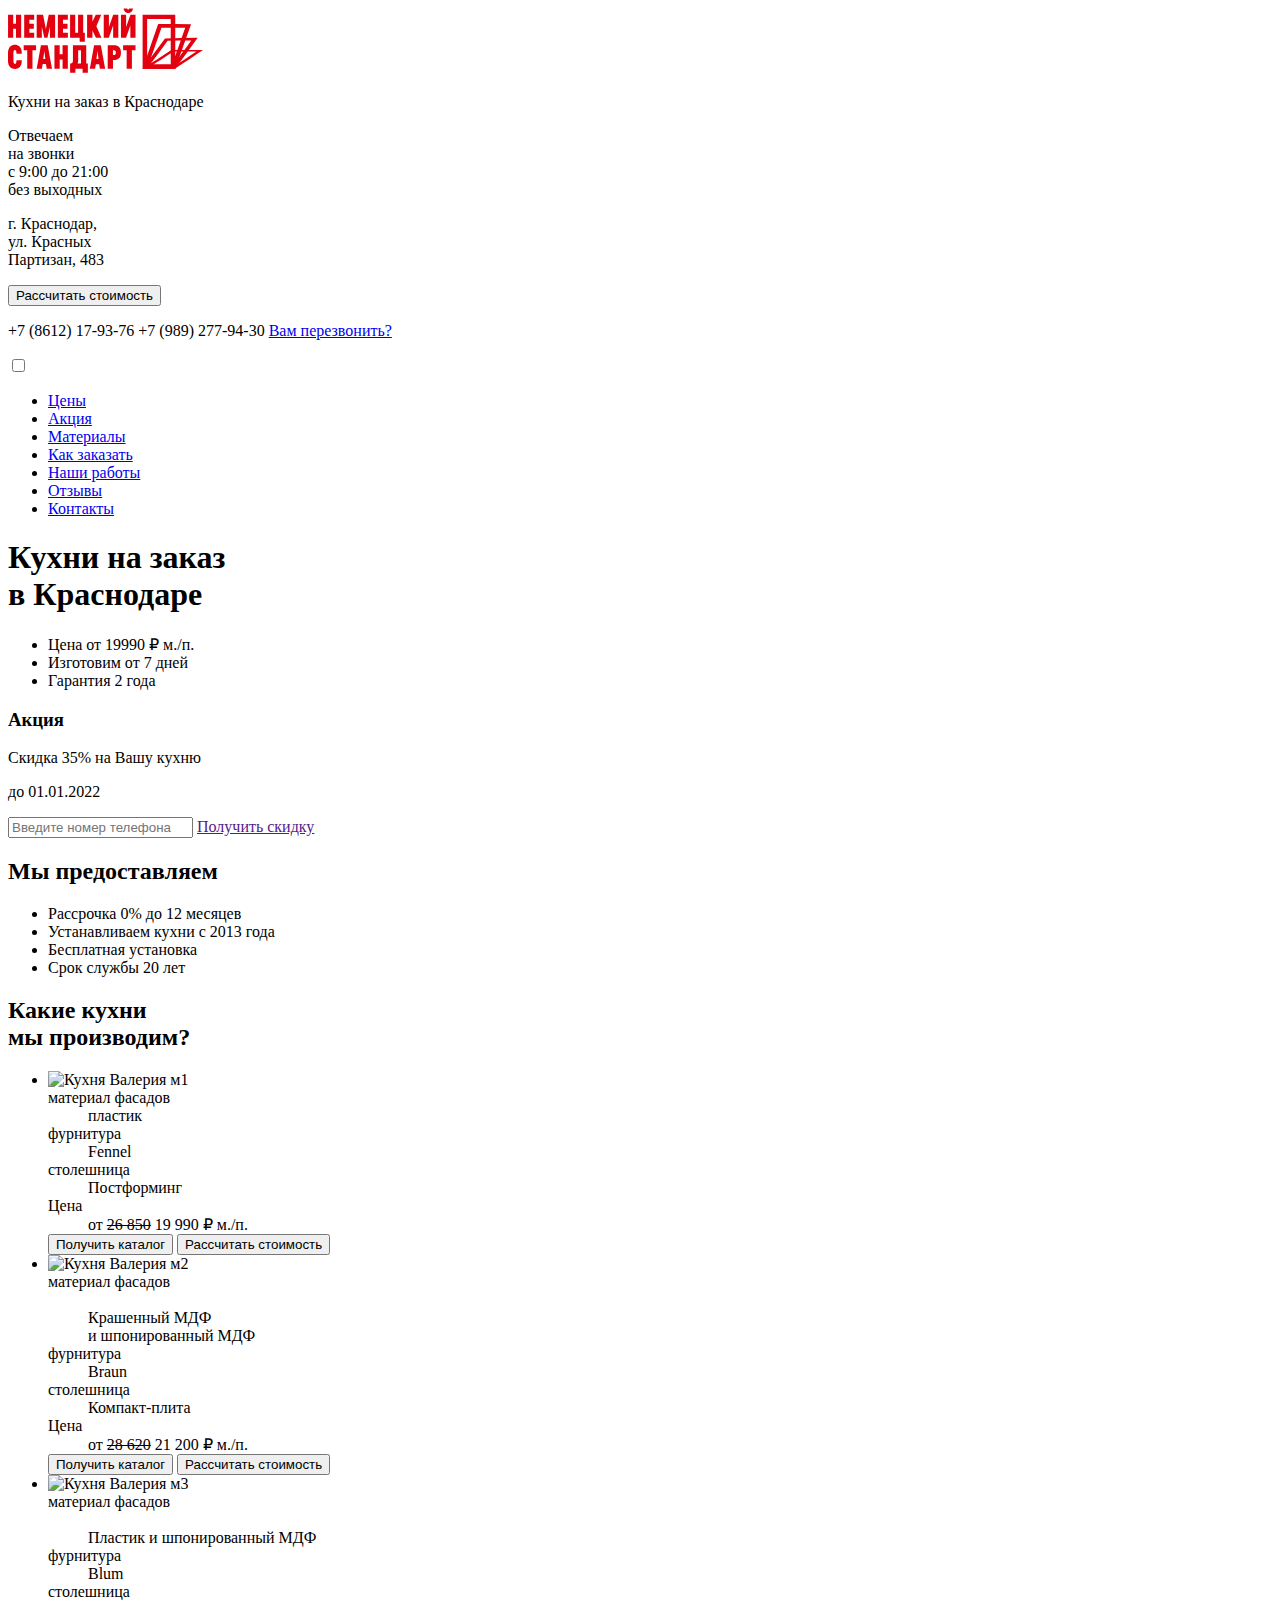
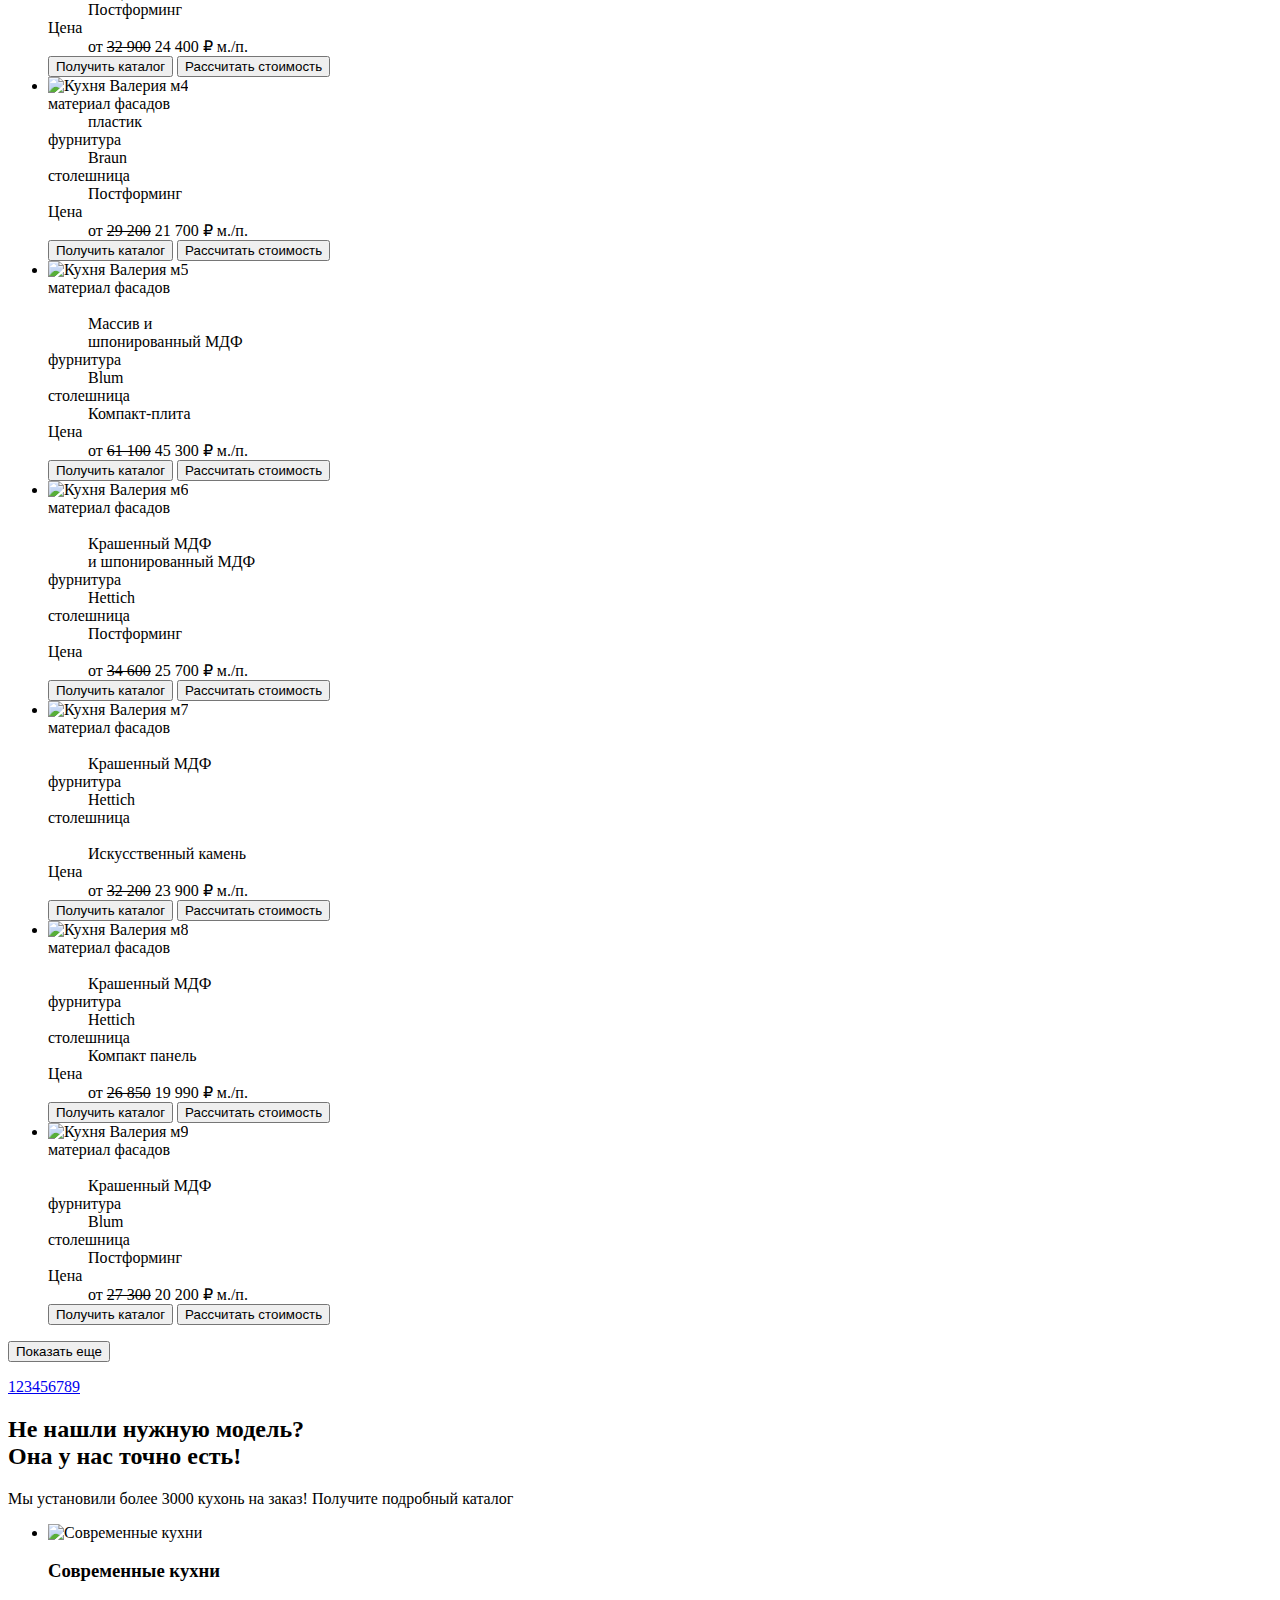
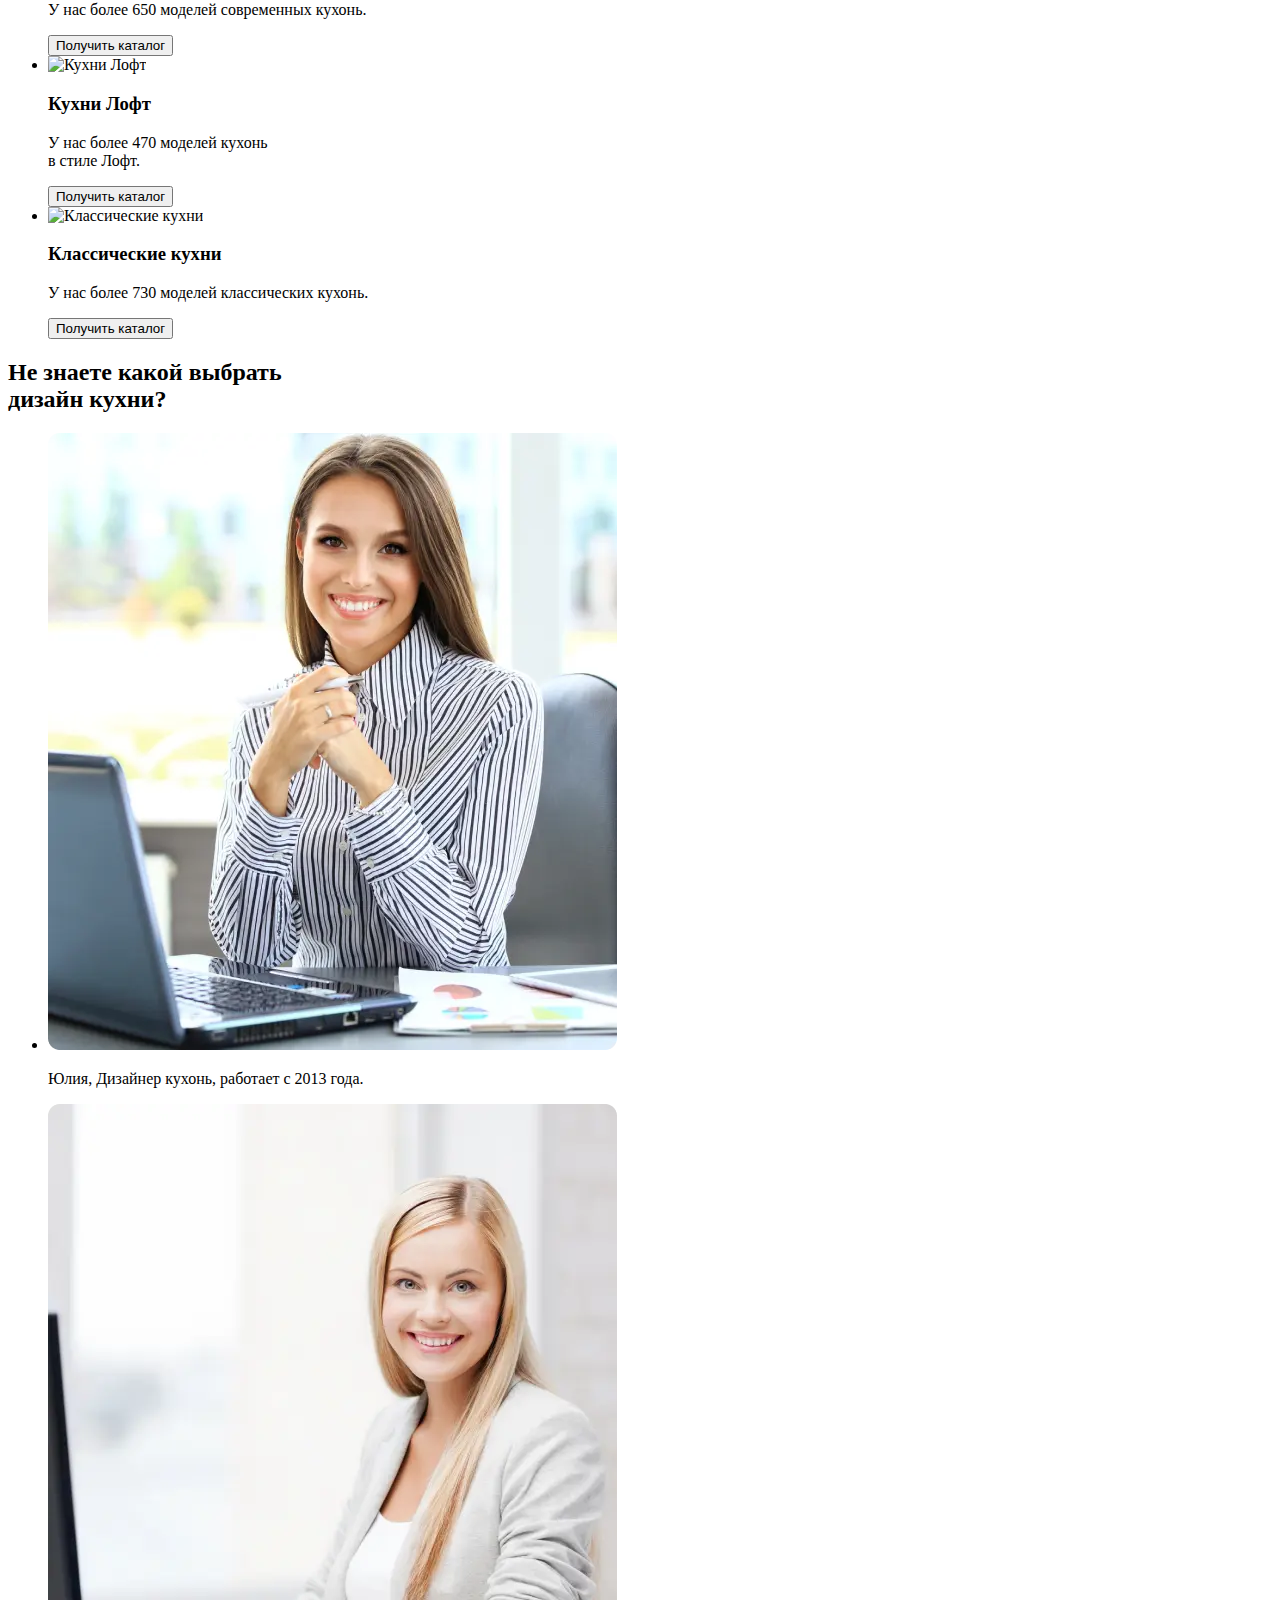
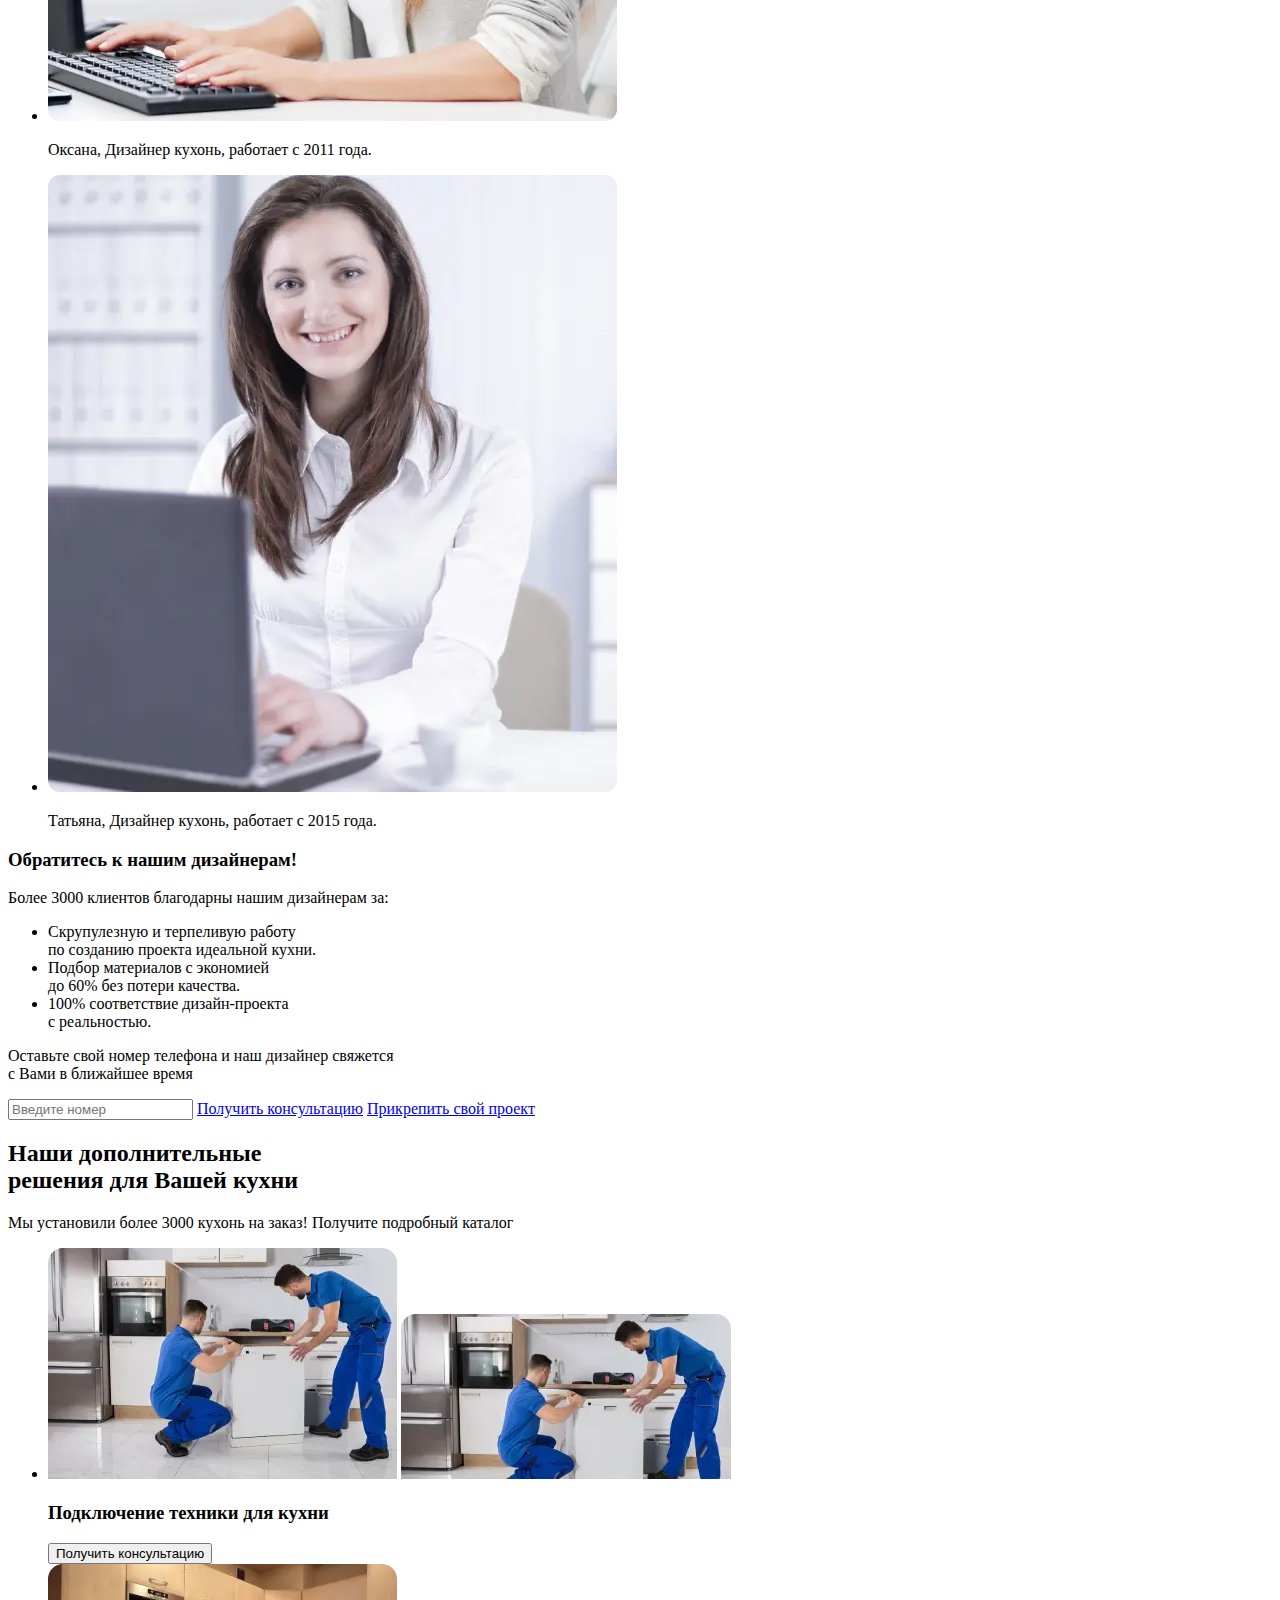
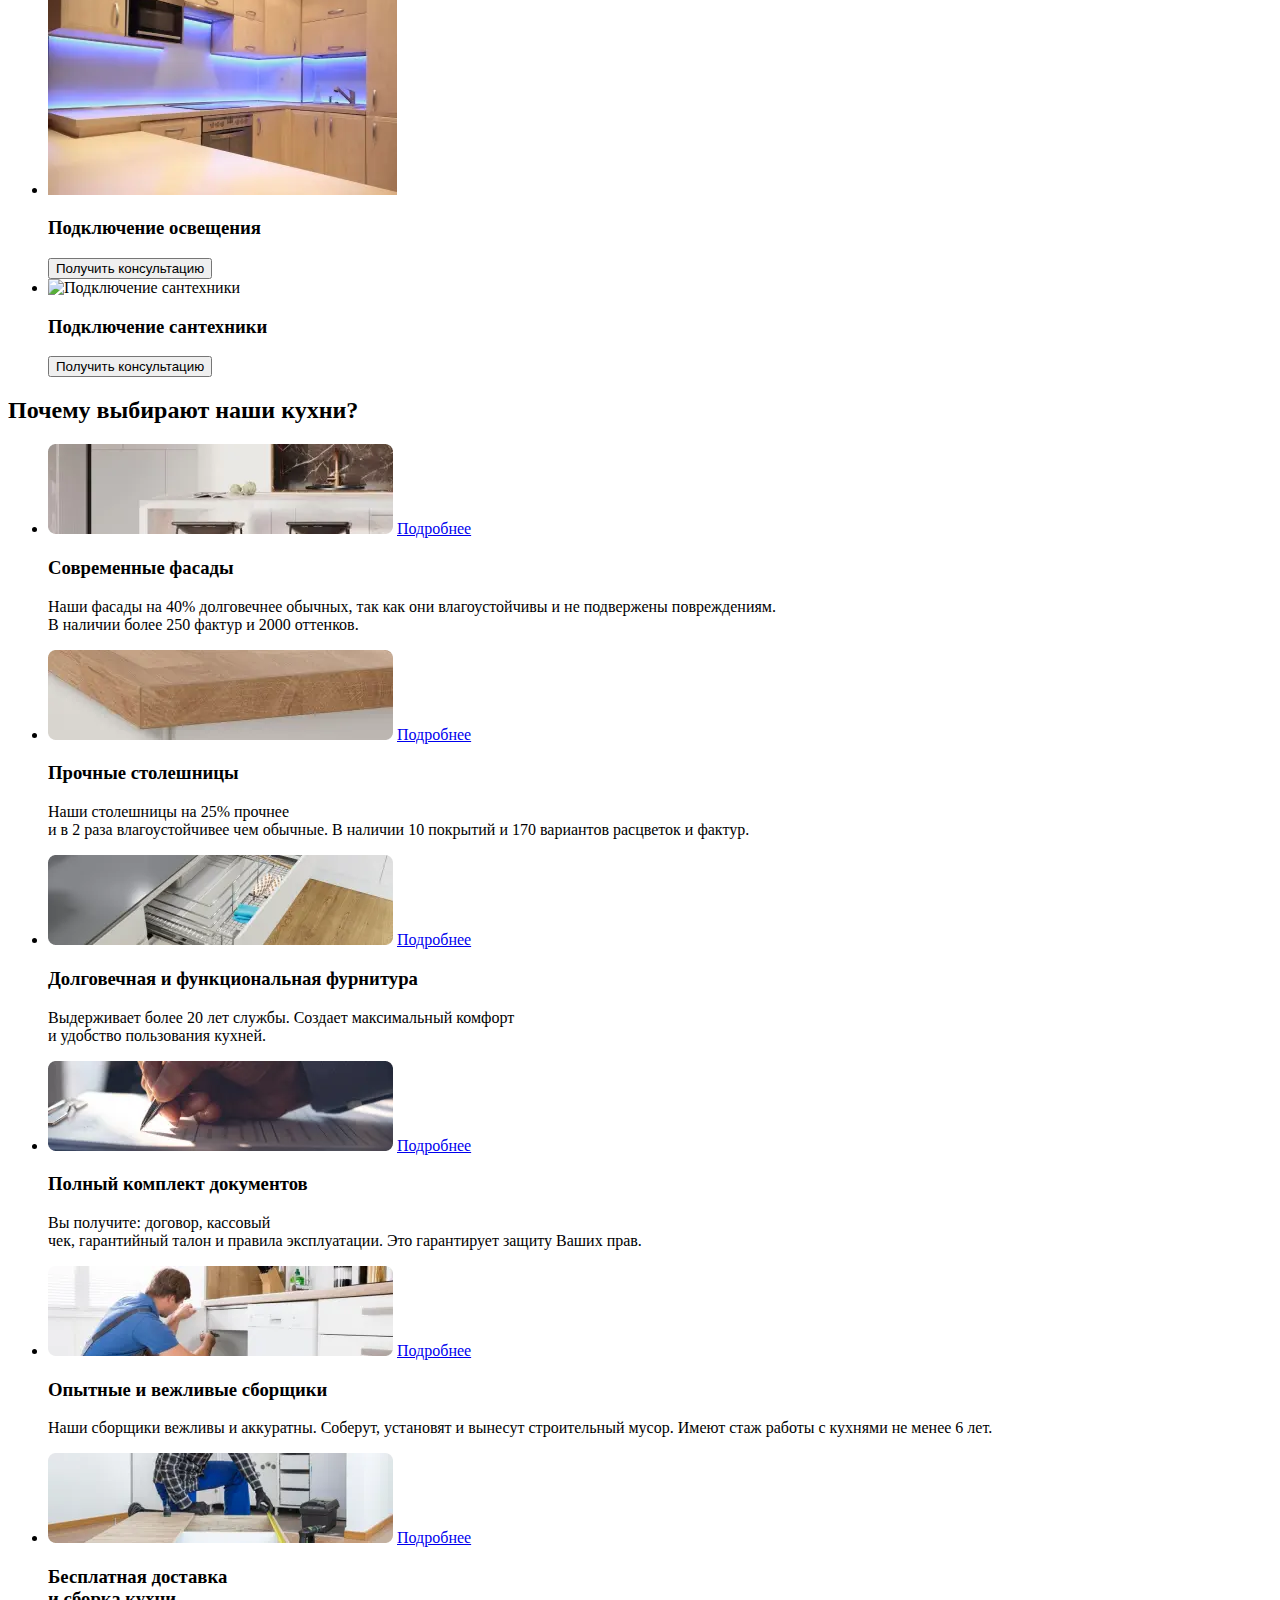
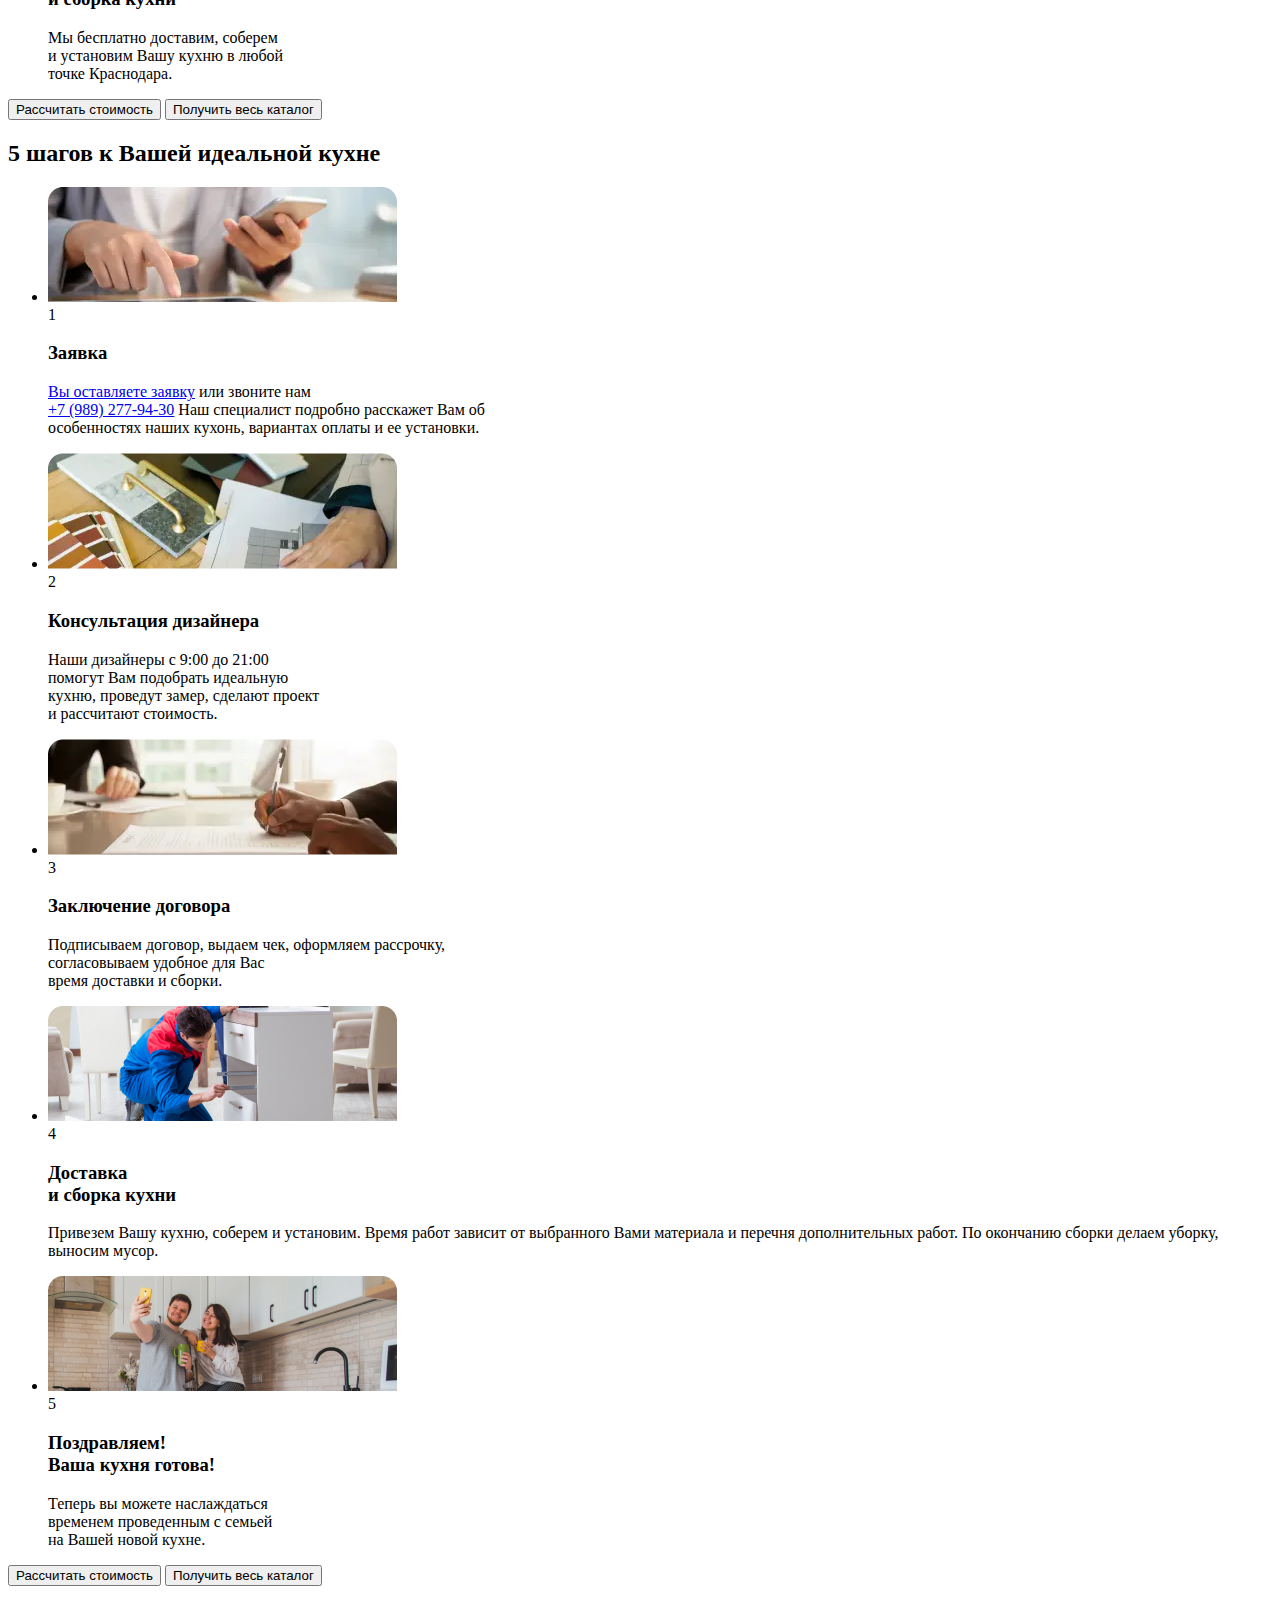
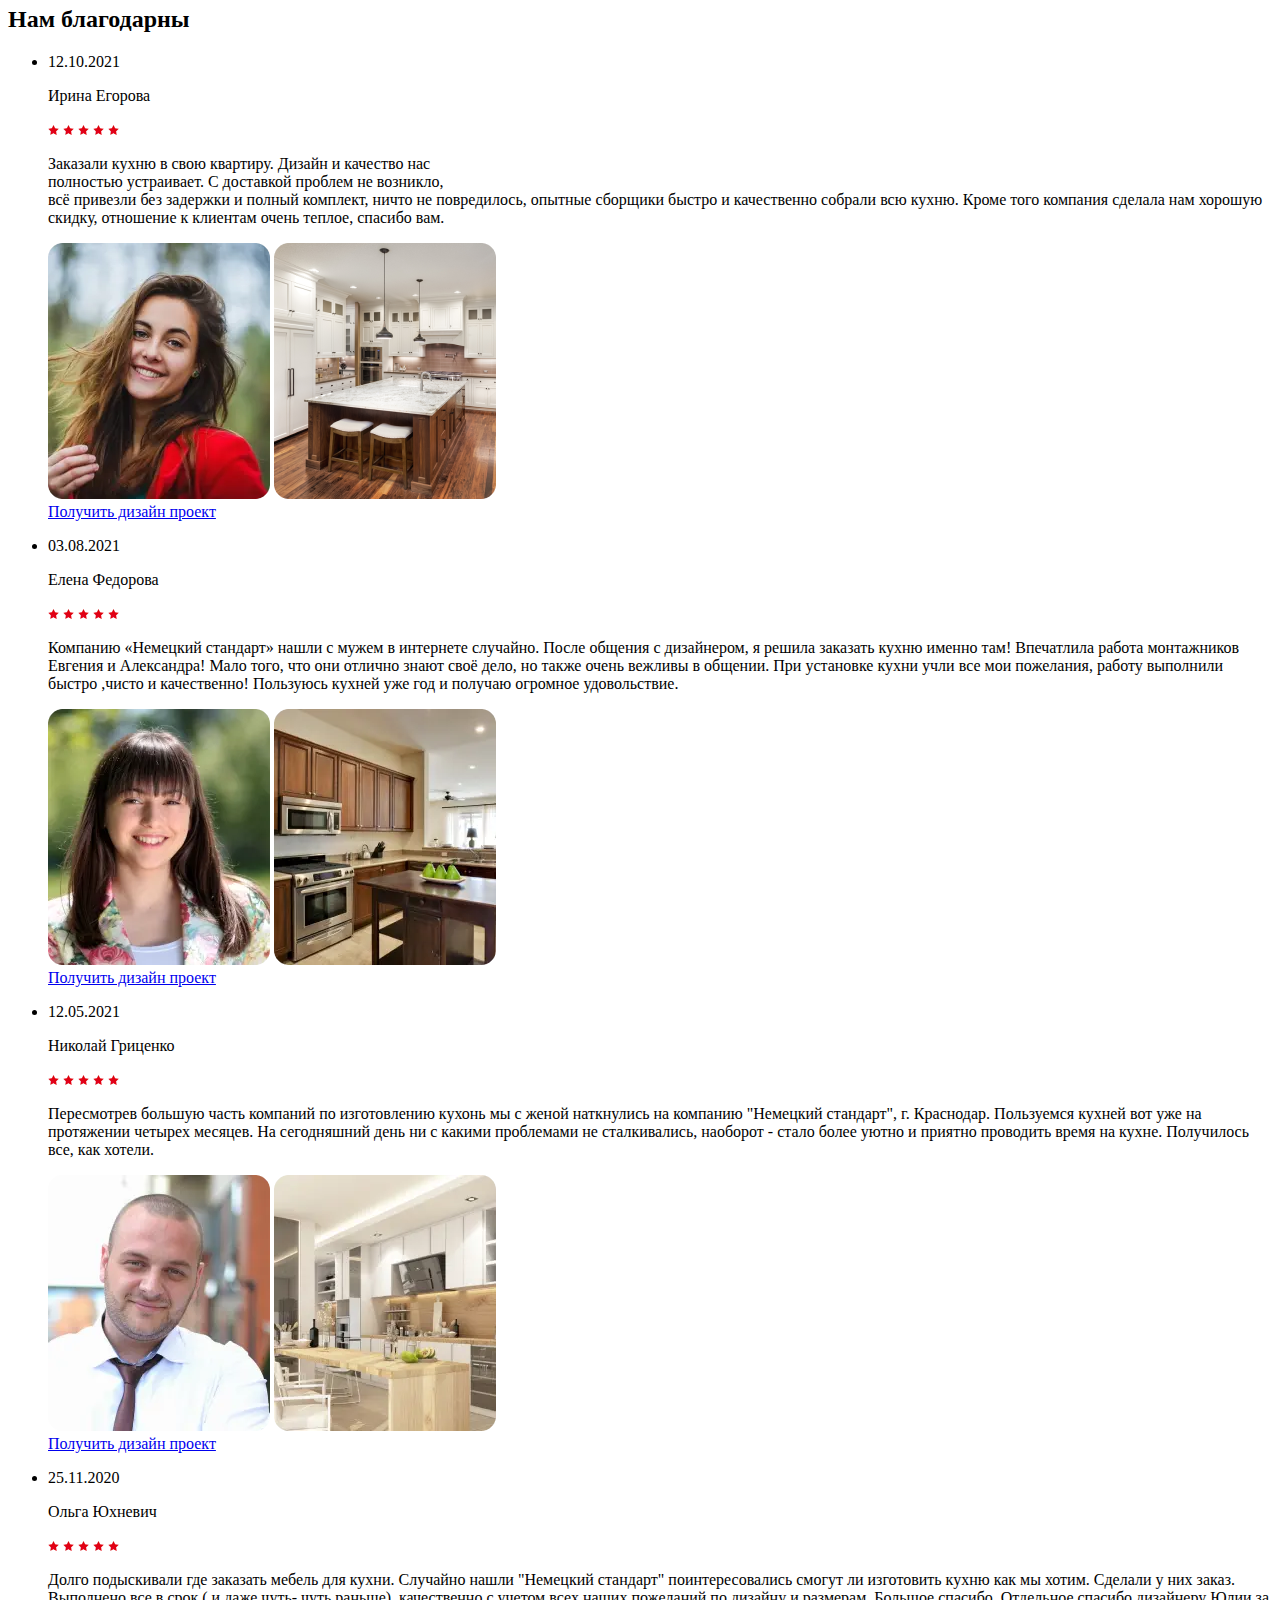
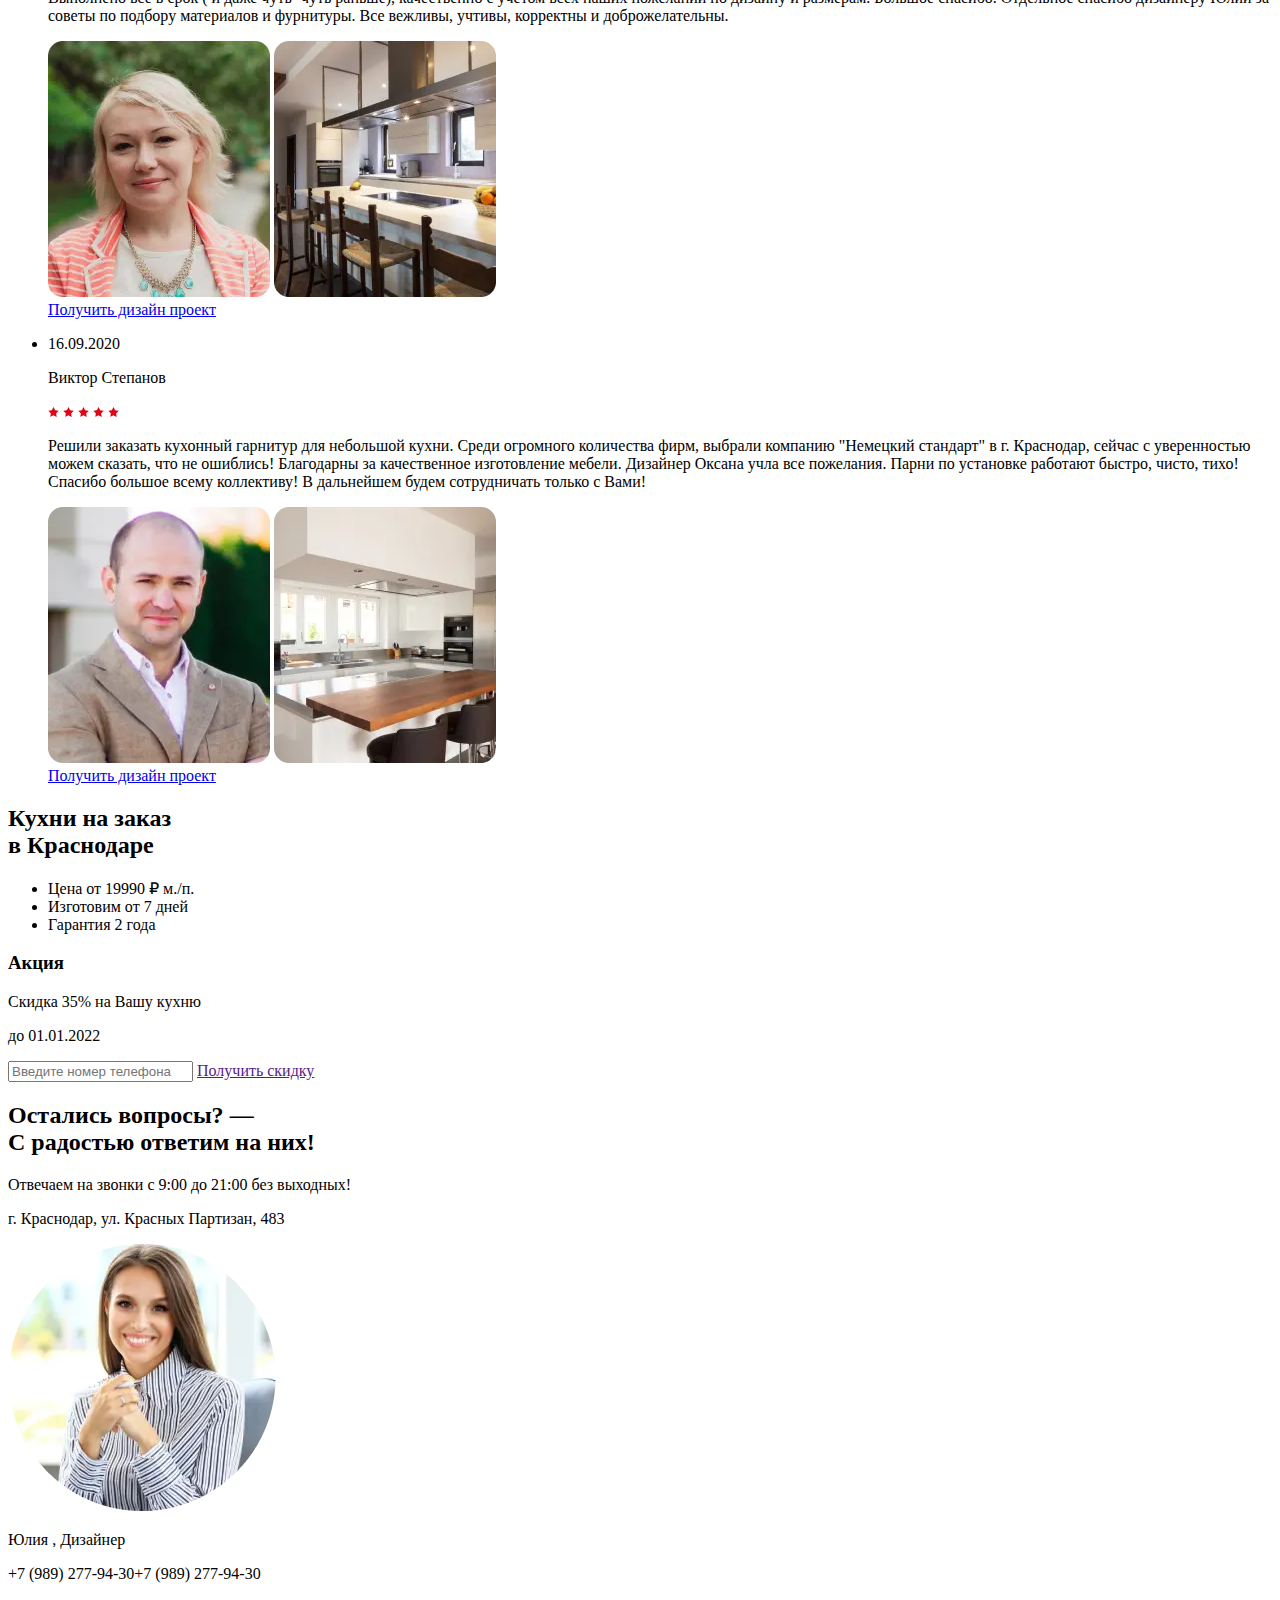
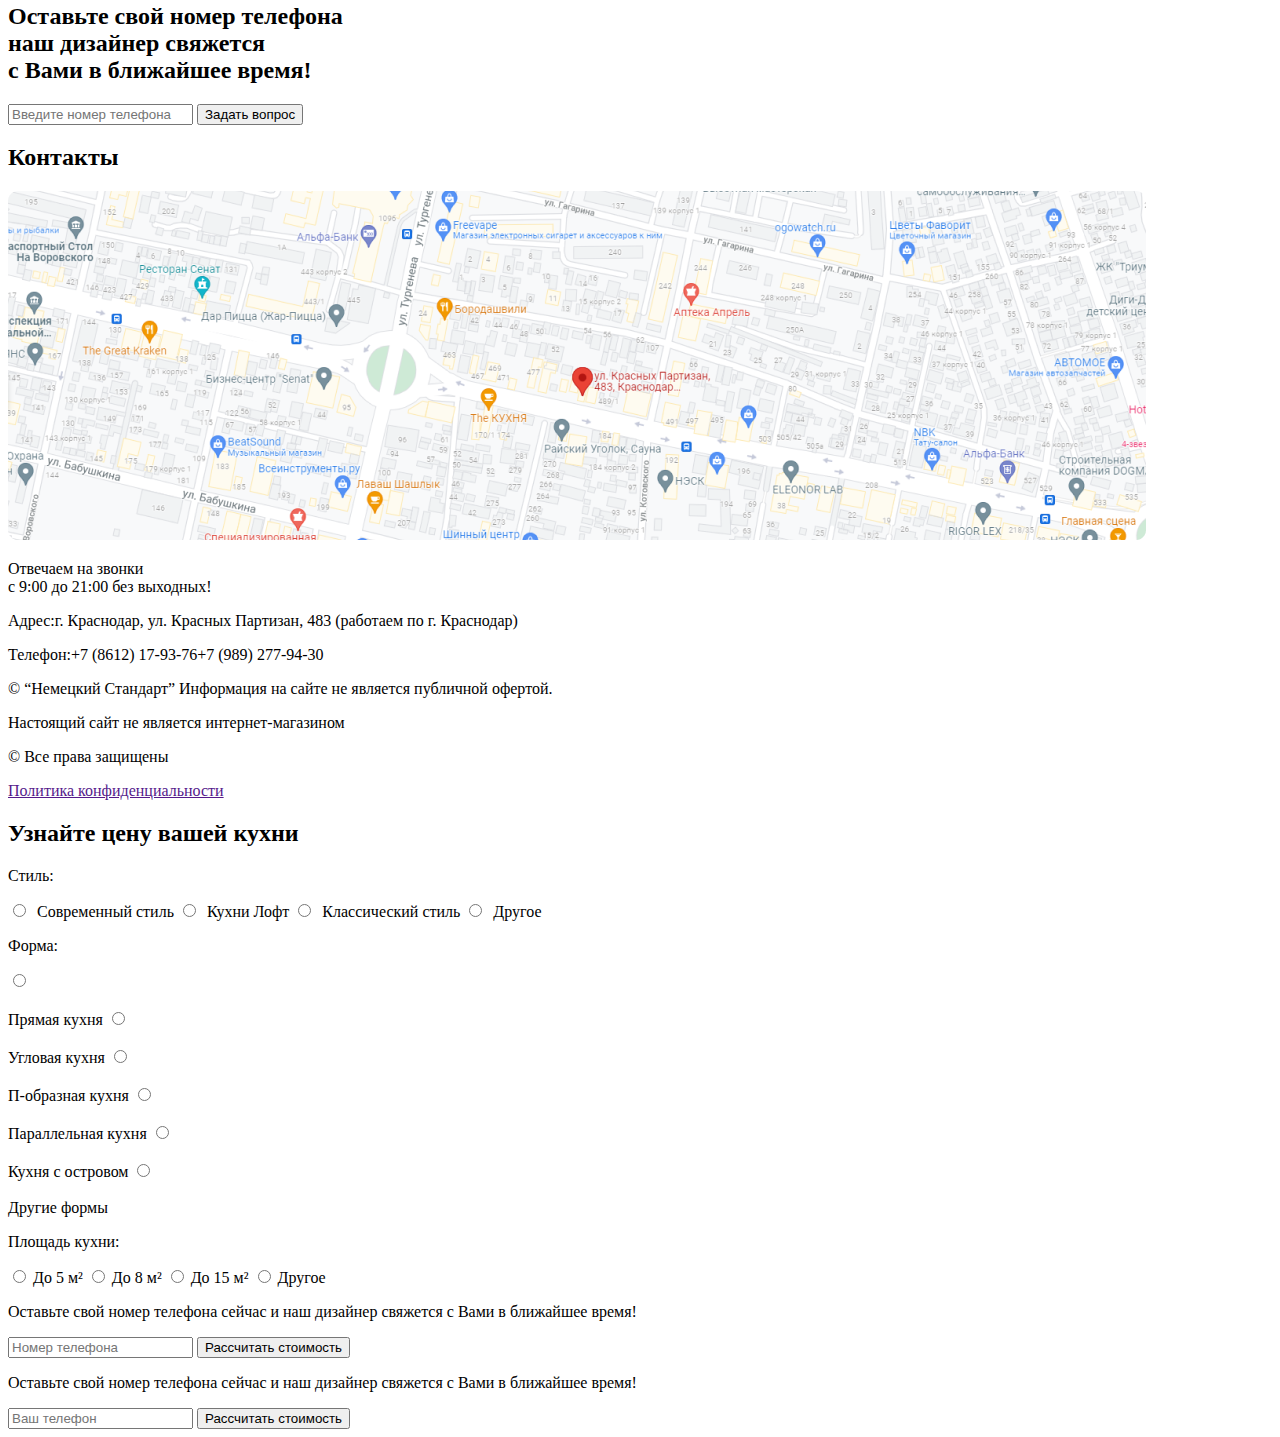
==== commit 5efaf99f: "sxscc" ====
--- a/index.html
+++ b/index.html
@@ -451,9 +451,9 @@
                         </li>
                         <li class="steps__item">
                             <picture>
-                                <source media="(min-width: 900px)" srcset="img/steps-4.png" />
-                                <source media="(min-width: 767px)" srcset="img/steps-4-tablet.png" />
-                                <img class="steps__img" src="img/steps-4-mobile.png" />
+                                <source media="(min-width: 900px)" srcset="img/steps-4.png">
+                                <source media="(min-width: 767px)" srcset="img/steps-4-tablet.png">
+                                <img class="steps__img" src="img/steps-4-mobile.png" alt="">
                             </picture>
                             <div class="steps__box">
                                 <div class="steps__caption-wrapper">
@@ -465,9 +465,9 @@
                         </li>
                         <li class="steps__item">
                             <picture>
-                                <source media="(min-width: 900px)" srcset="img/steps-5.png" />
-                                <source media="(min-width: 767px)" srcset="img/steps-5-tablet.png" />
-                                <img class="steps__img" src="img/steps-5-mobile.png" />
+                                <source media="(min-width: 900px)" srcset="img/steps-5.png">
+                                <source media="(min-width: 767px)" srcset="img/steps-5-tablet.png">
+                                <img class="steps__img" src="img/steps-5-mobile.png" alt="">
                             </picture>
                             <div class="steps__box">
                                 <div class="steps__caption-wrapper">
@@ -508,8 +508,8 @@
                                     <div class="reviews__img-box">
                                         <picture><source srcset="img/person-1.webp" type="image/webp"><img class="reviews__img reviews__img--person" src="img/person-1.png" alt=""></picture>
                                         <picture>
-                                            <source class="reviews__img reviews__img--kitchen" media="(min-width: 740px)" srcset="img/kitchen-1.png" />
-                                            <img class="reviews__img reviews__img--kitchen" src="img/kitchen-1-mobile.png" />
+                                            <source class="reviews__img reviews__img--kitchen" media="(min-width: 740px)" srcset="img/kitchen-1.png">
+                                            <img class="reviews__img reviews__img--kitchen" src="img/kitchen-1-mobile.png" alt="">
                                         </picture>
                                     </div>
                                     <div class="reviews__link-box">
@@ -676,9 +676,9 @@
             <h2 class="title title--contacts">Контакты</h2>
             <div class="contacts__box">
                 <picture>
-                    <source class="contacts__img" media="(min-width: 800px)" srcset="img/map.png" />
-                    <source class="contacts__img" media="(min-width: 400px)" srcset="img/map-tablet.png" />
-                    <img class="contacts__img" src="img/map-mobile.png" alt="Адрес на карте" />
+                    <source class="contacts__img" media="(min-width: 800px)" srcset="img/map.png">
+                    <source class="contacts__img" media="(min-width: 400px)" srcset="img/map-tablet.png">
+                    <img class="contacts__img" src="img/map-mobile.png" alt="Адрес на карте">
                 </picture>
                 <div class="contacts__info">
                     <p class="contacts__opening-hours">Отвечаем на звонки<br> с 9:00 до 21:00 без выходных!</p>
@@ -715,22 +715,22 @@
                             <input id="price-kitchen__input-style-one" class="price-kitchen__input-style" type="radio" name="style">
                             <label class="price-kitchen__label-style" for="price-kitchen__input-style-one">
                                 <picture><source srcset="img/price/1.webp" type="image/webp"><img class="price-kitchen__img-style" src="img/price/1.png" alt=""></picture>
-                                <p class="price-kitchen__txt-style">Современный стиль</p>
+                                <span class="price-kitchen__txt-style">Современный стиль</span>
                             </label>
                             <input id="price-kitchen__input-style-two" class="price-kitchen__input-style" type="radio" name="style">
                             <label class="price-kitchen__label-style" for="price-kitchen__input-style-two">
                                 <picture><source srcset="img/price/2.webp" type="image/webp"><img class="price-kitchen__img-style" src="img/price/2.png" alt=""></picture>
-                                <p class="price-kitchen__txt-style">Кухни Лофт</p>
+                                <span class="price-kitchen__txt-style">Кухни Лофт</span>
                             </label>
                             <input id="price-kitchen__input-style-three" class="price-kitchen__input-style" type="radio" name="style">
                             <label class="price-kitchen__label-style" for="price-kitchen__input-style-three">
                                 <picture><source srcset="img/price/3.webp" type="image/webp"><img class="price-kitchen__img-style" src="img/price/3.png" alt=""></picture>
-                                <p class="price-kitchen__txt-style">Классический стиль</p>
+                                <span class="price-kitchen__txt-style">Классический стиль</span>
                             </label>
                             <input id="price-kitchen__input-style-four" class="price-kitchen__input-style" type="radio" name="style">
                             <label class="price-kitchen__label-style" for="price-kitchen__input-style-four">
                                 <picture><source srcset="img/price/4.webp" type="image/webp"><img class="price-kitchen__img-style" src="img/price/4.png" alt=""></picture>
-                                <p class="price-kitchen__txt-style">Другое</p>
+                                <span class="price-kitchen__txt-style">Другое</span>
                             </label>
                         </div>
                     </div>
@@ -792,7 +792,7 @@
                 </div>
                 <p class="price-kitchen__txt">Оставьте свой номер телефона сейчас и наш дизайнер свяжется с Вами в ближайшее время!</p>
                 <div class="price-kitchen__input-btn">
-                    <input class="price-kitchen__input-phone" type="tel:89001234567" placeholder="Номер телефона">
+                    <input class="price-kitchen__input-phone" type="tel" placeholder="Номер телефона">
                     <button class="button button--price-kitchen">Рассчитать стоимость</button>
                 </div>
             </form>
@@ -804,7 +804,7 @@
             <form id="form-modal" class="form-modal__form" action="#">
                 <p class="form-modal__txt">Оставьте свой номер телефона сейчас и наш дизайнер свяжется с Вами в ближайшее время!</p>
                 <div class="form-modal__box">
-                    <input class="form-modal__input" type="tel:89001234567" placeholder="Ваш телефон">
+                    <input class="form-modal__input" type="tel" placeholder="Ваш телефон">
                     <button class="button button--form-modal">Рассчитать стоимость</button>
                 </div>
             </form>
@@ -831,6 +831,5 @@
     <script src="js/form-modal.js"></script>
     <!-- файл с общими js скриптами -->
     <script src="js/app.min.js"></script>
-    
 </body>
 </html>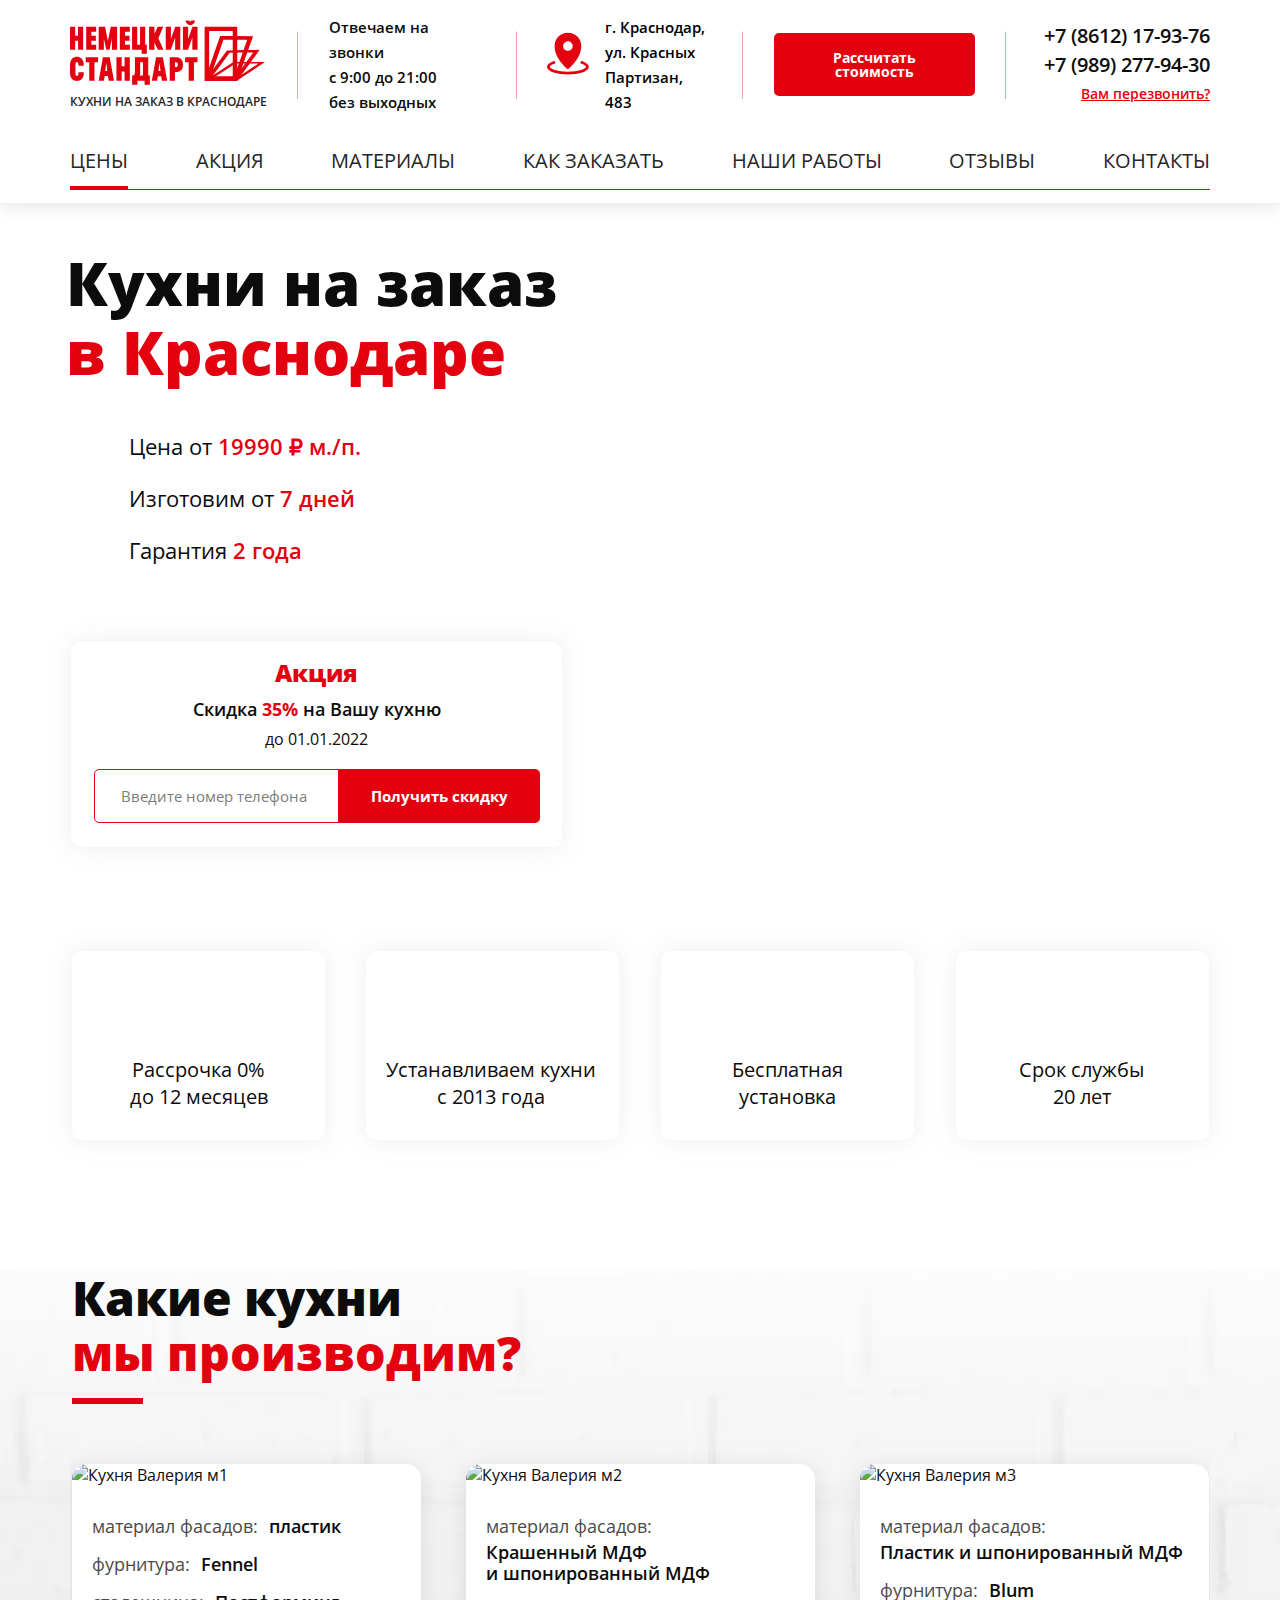
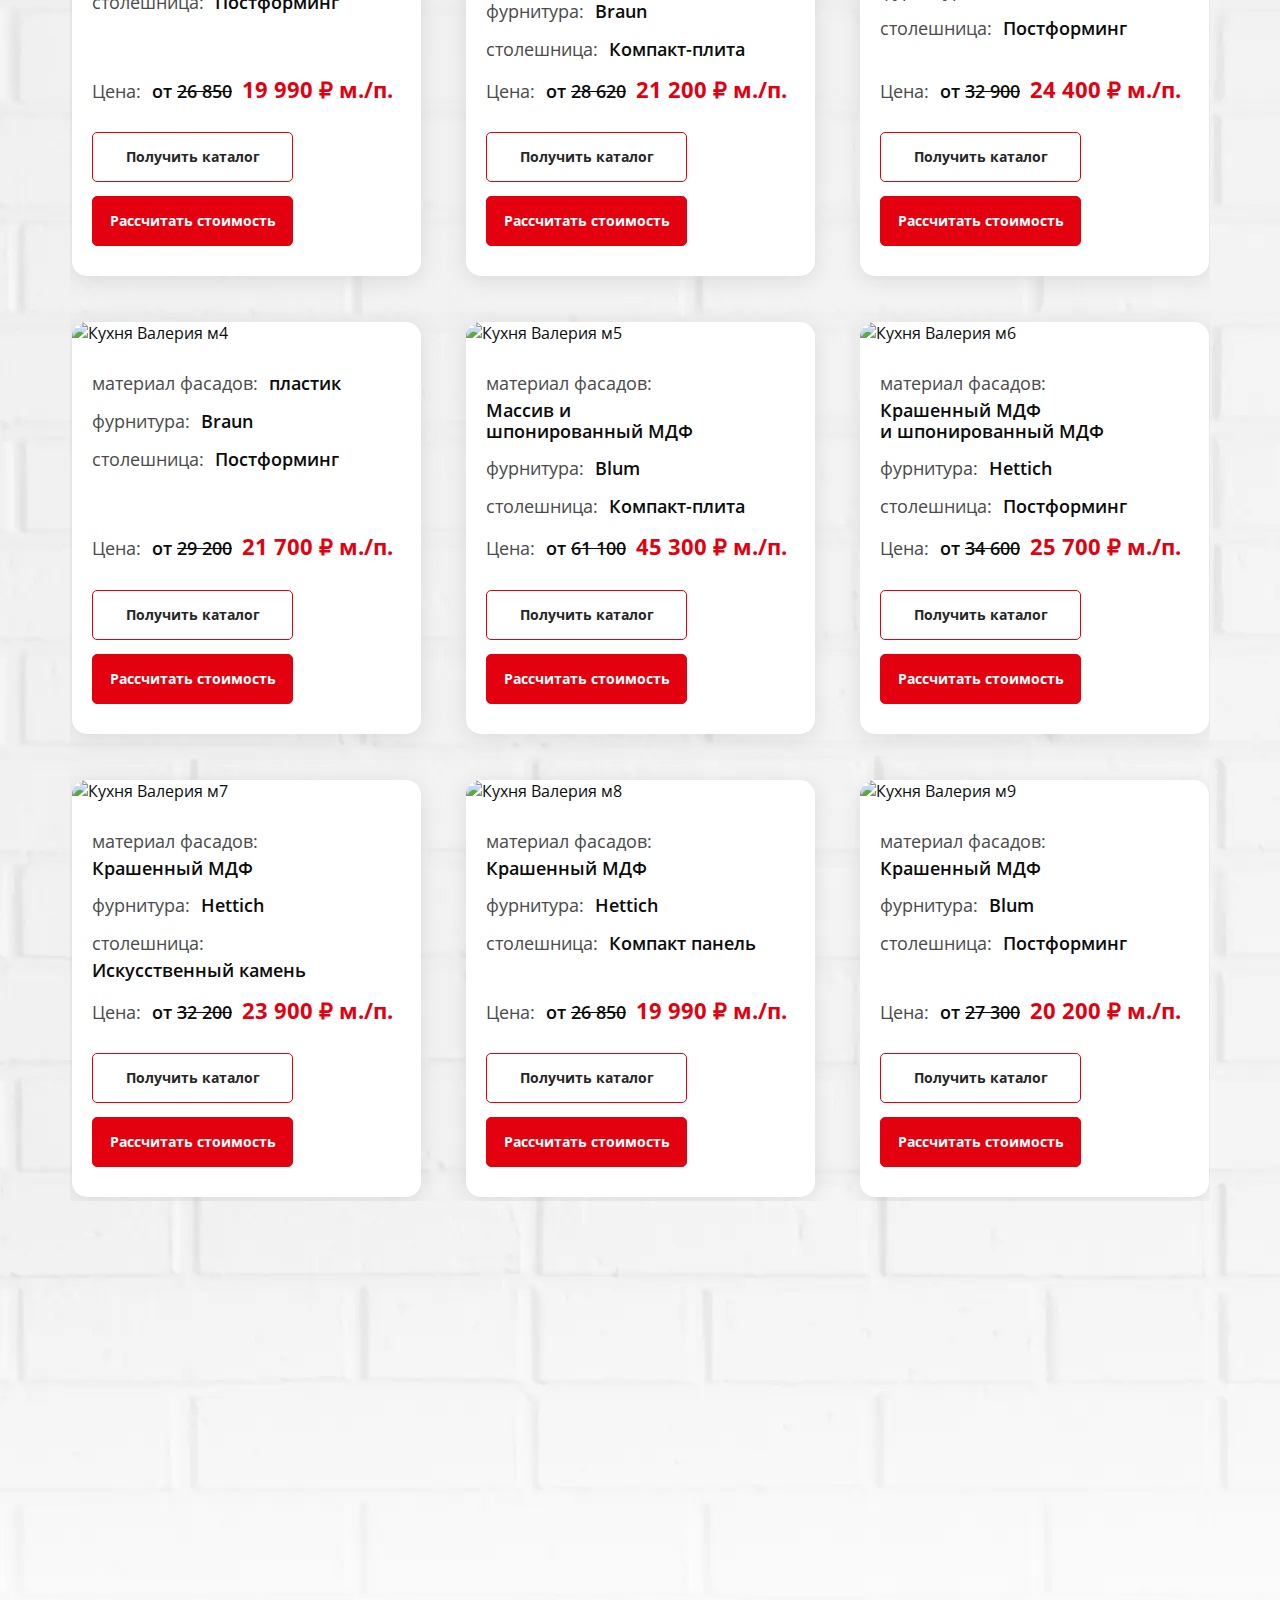
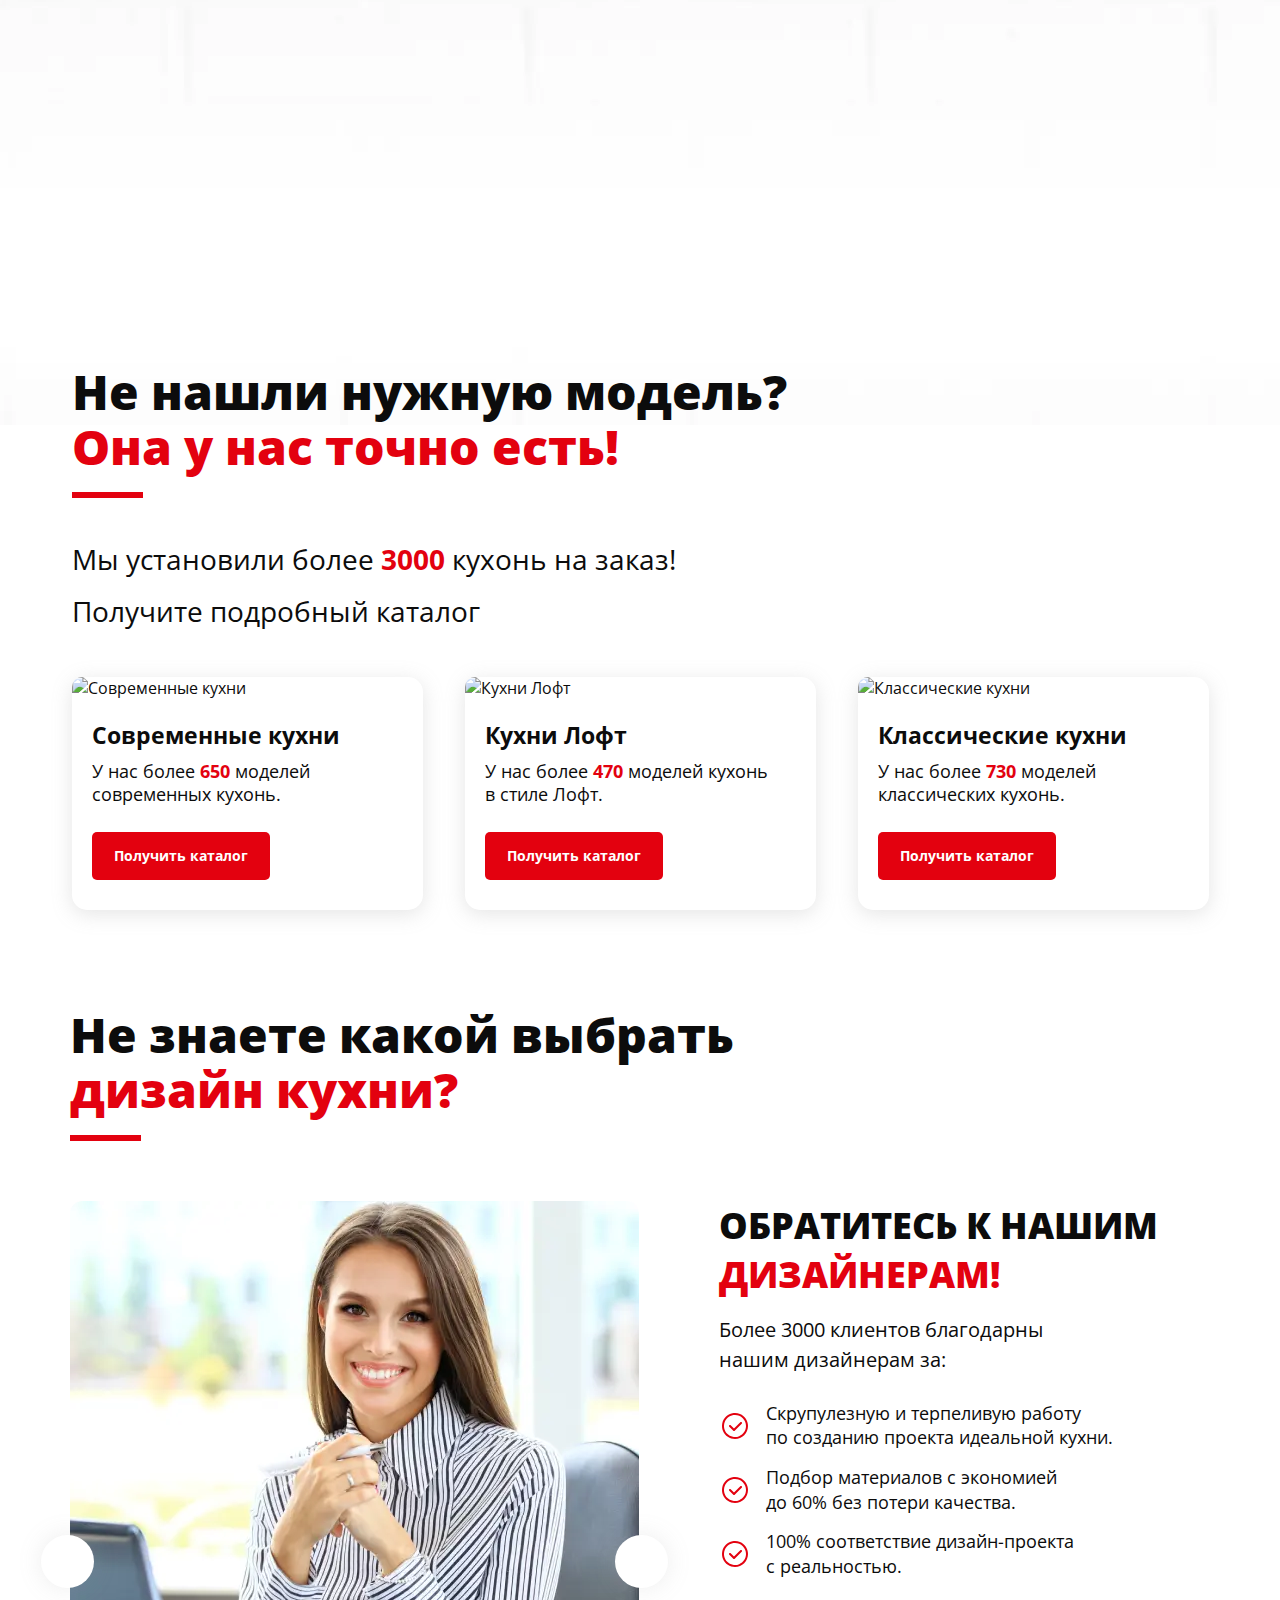
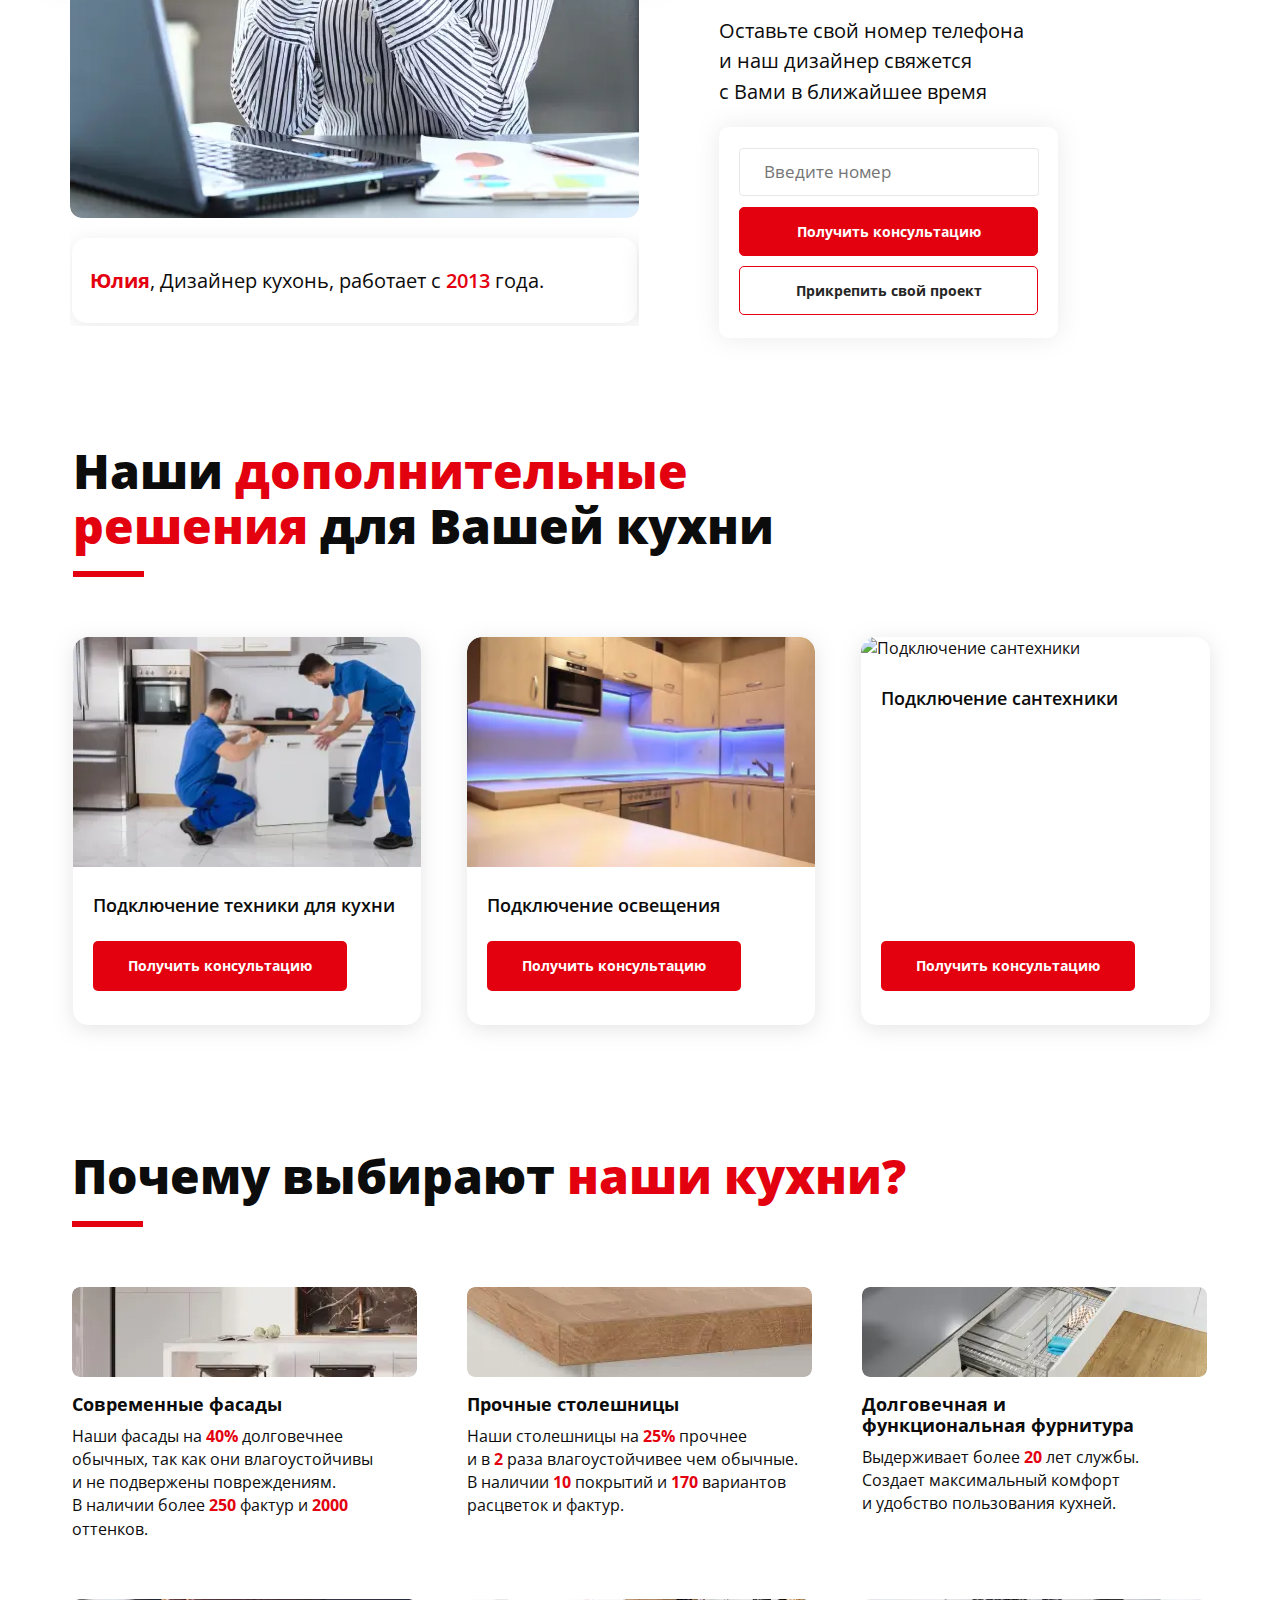
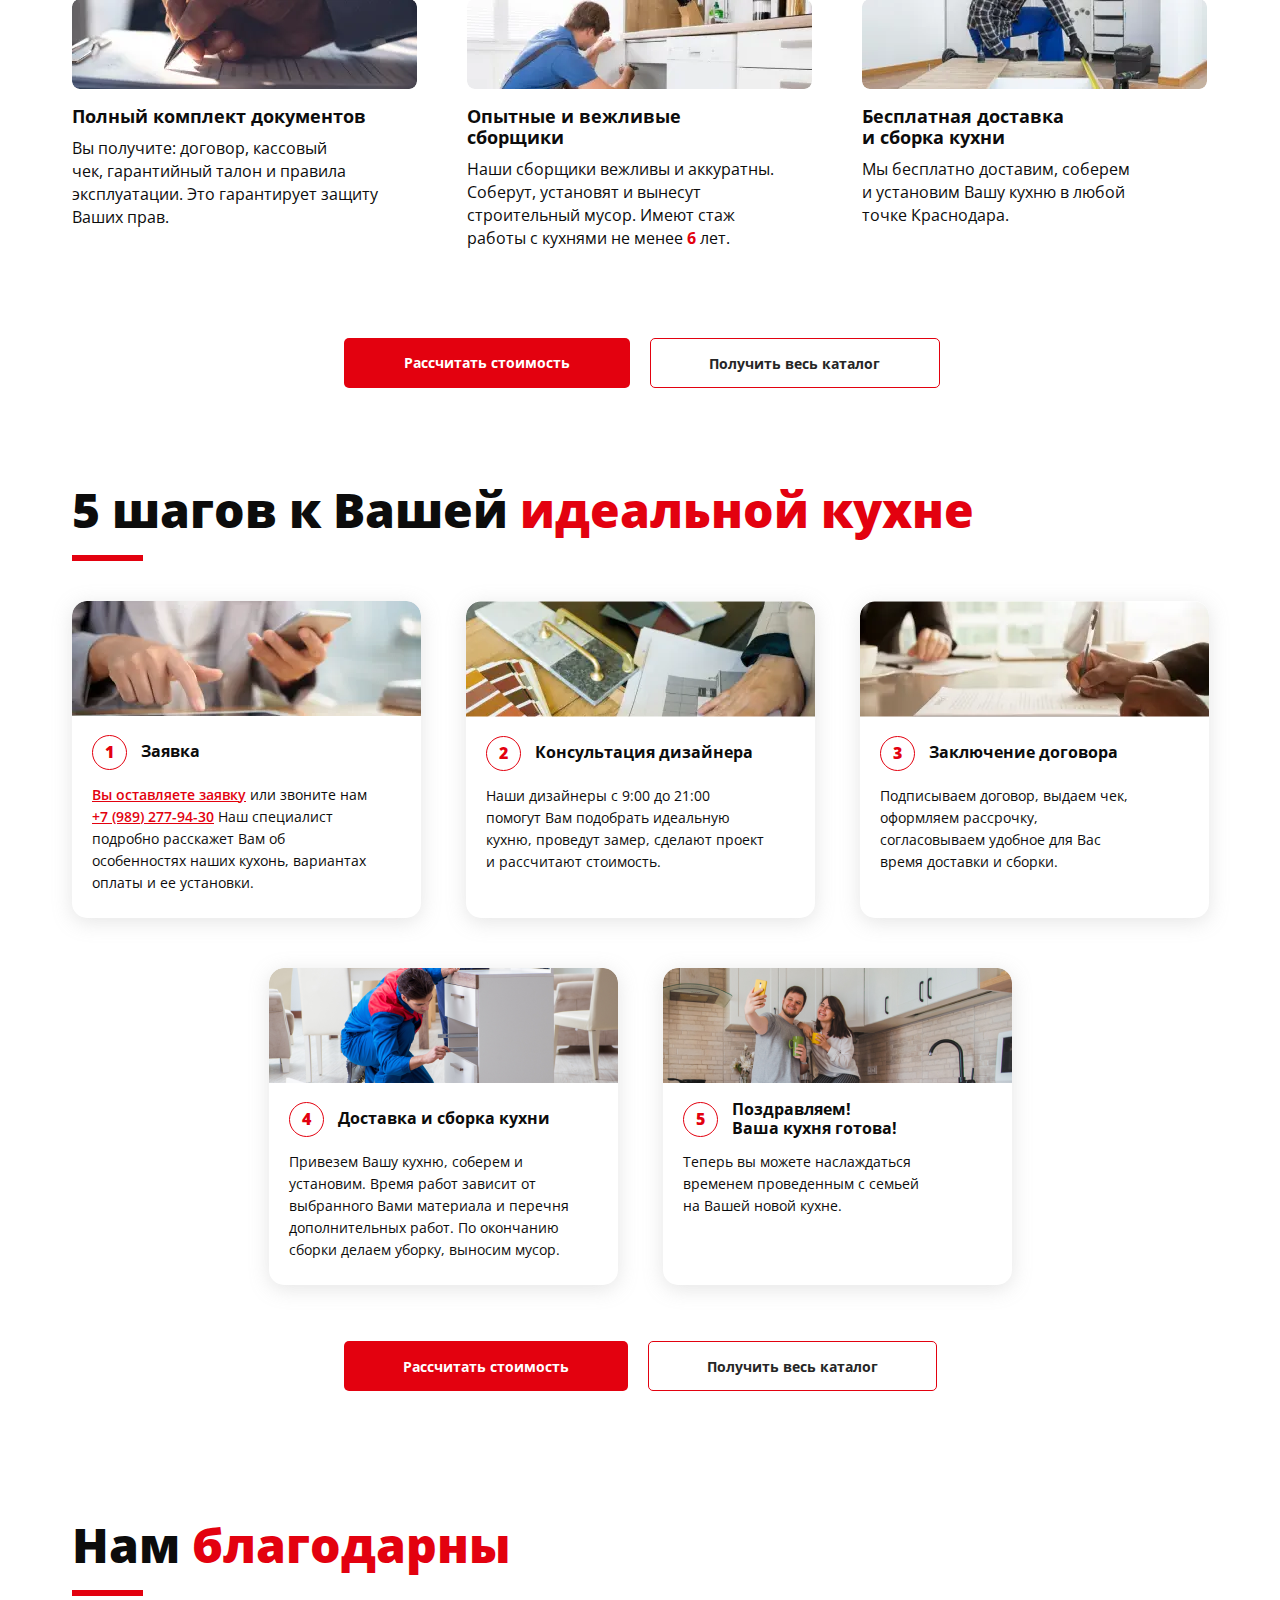
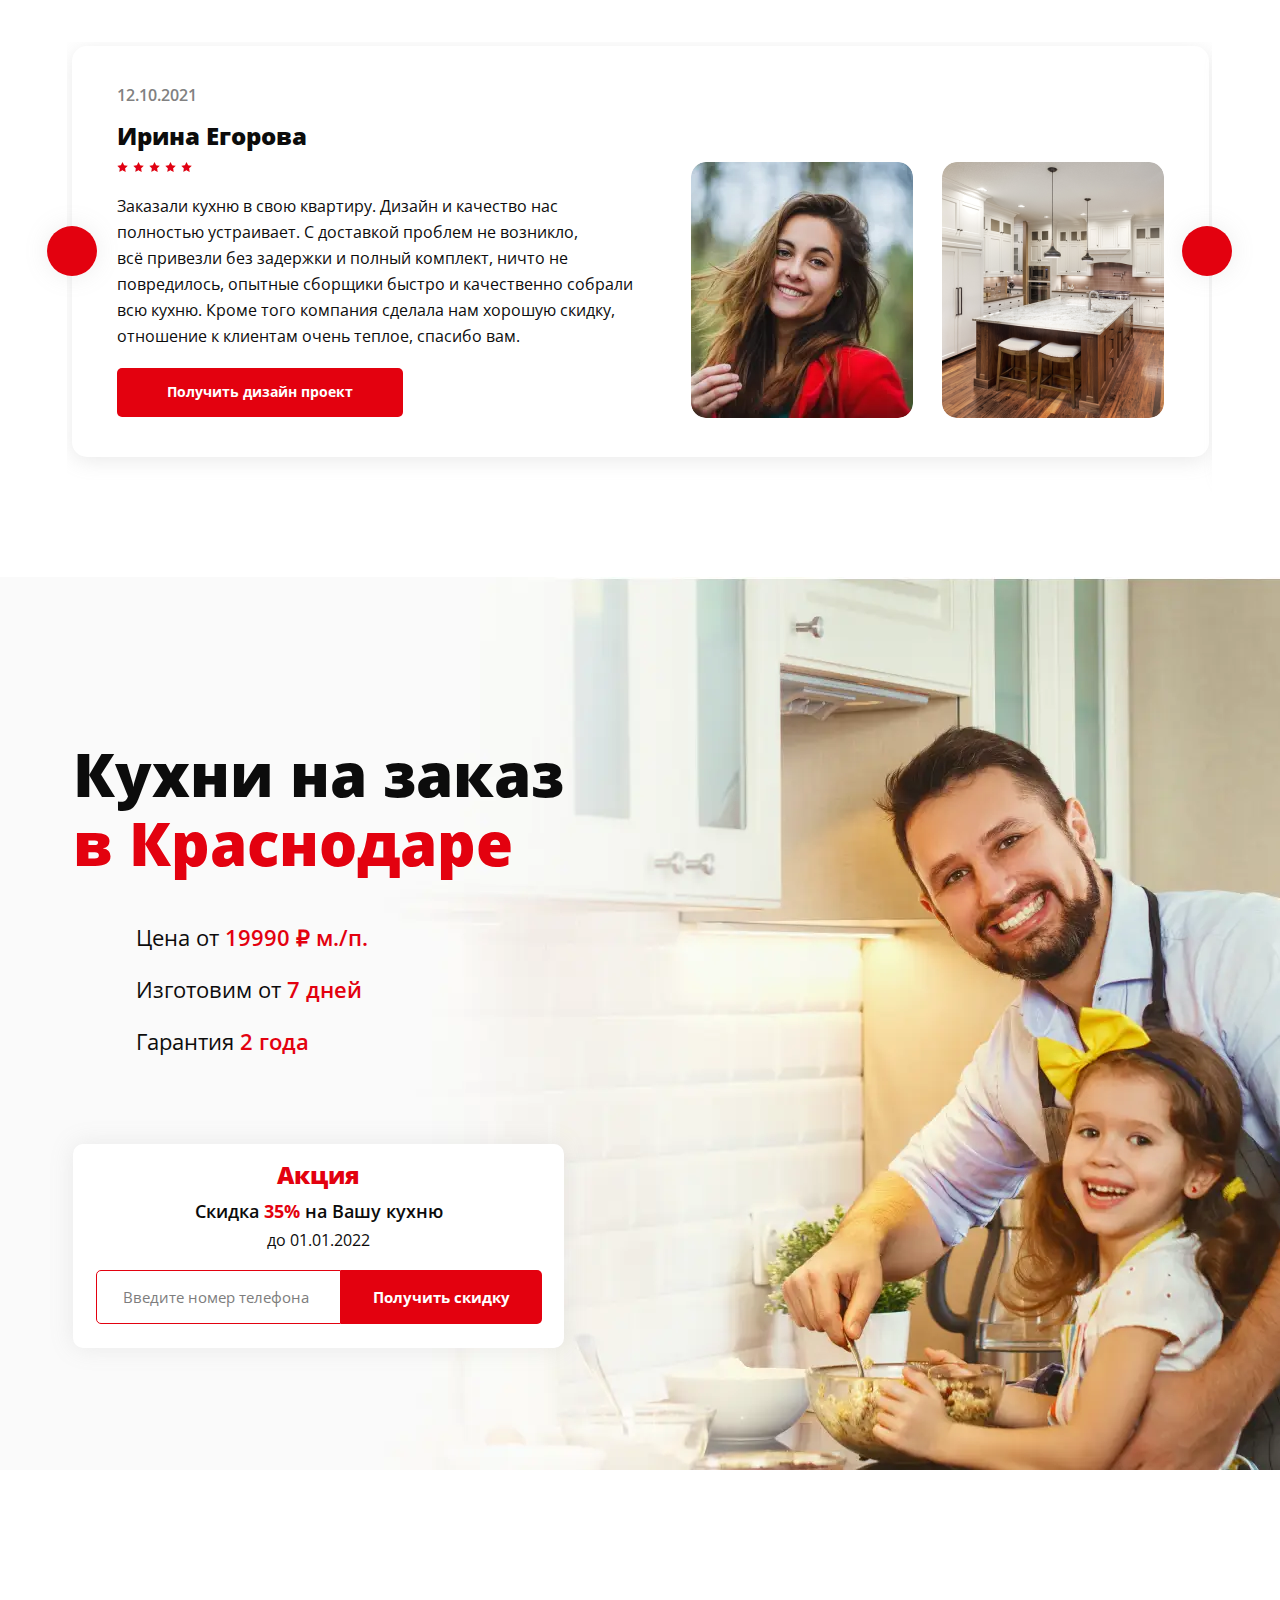
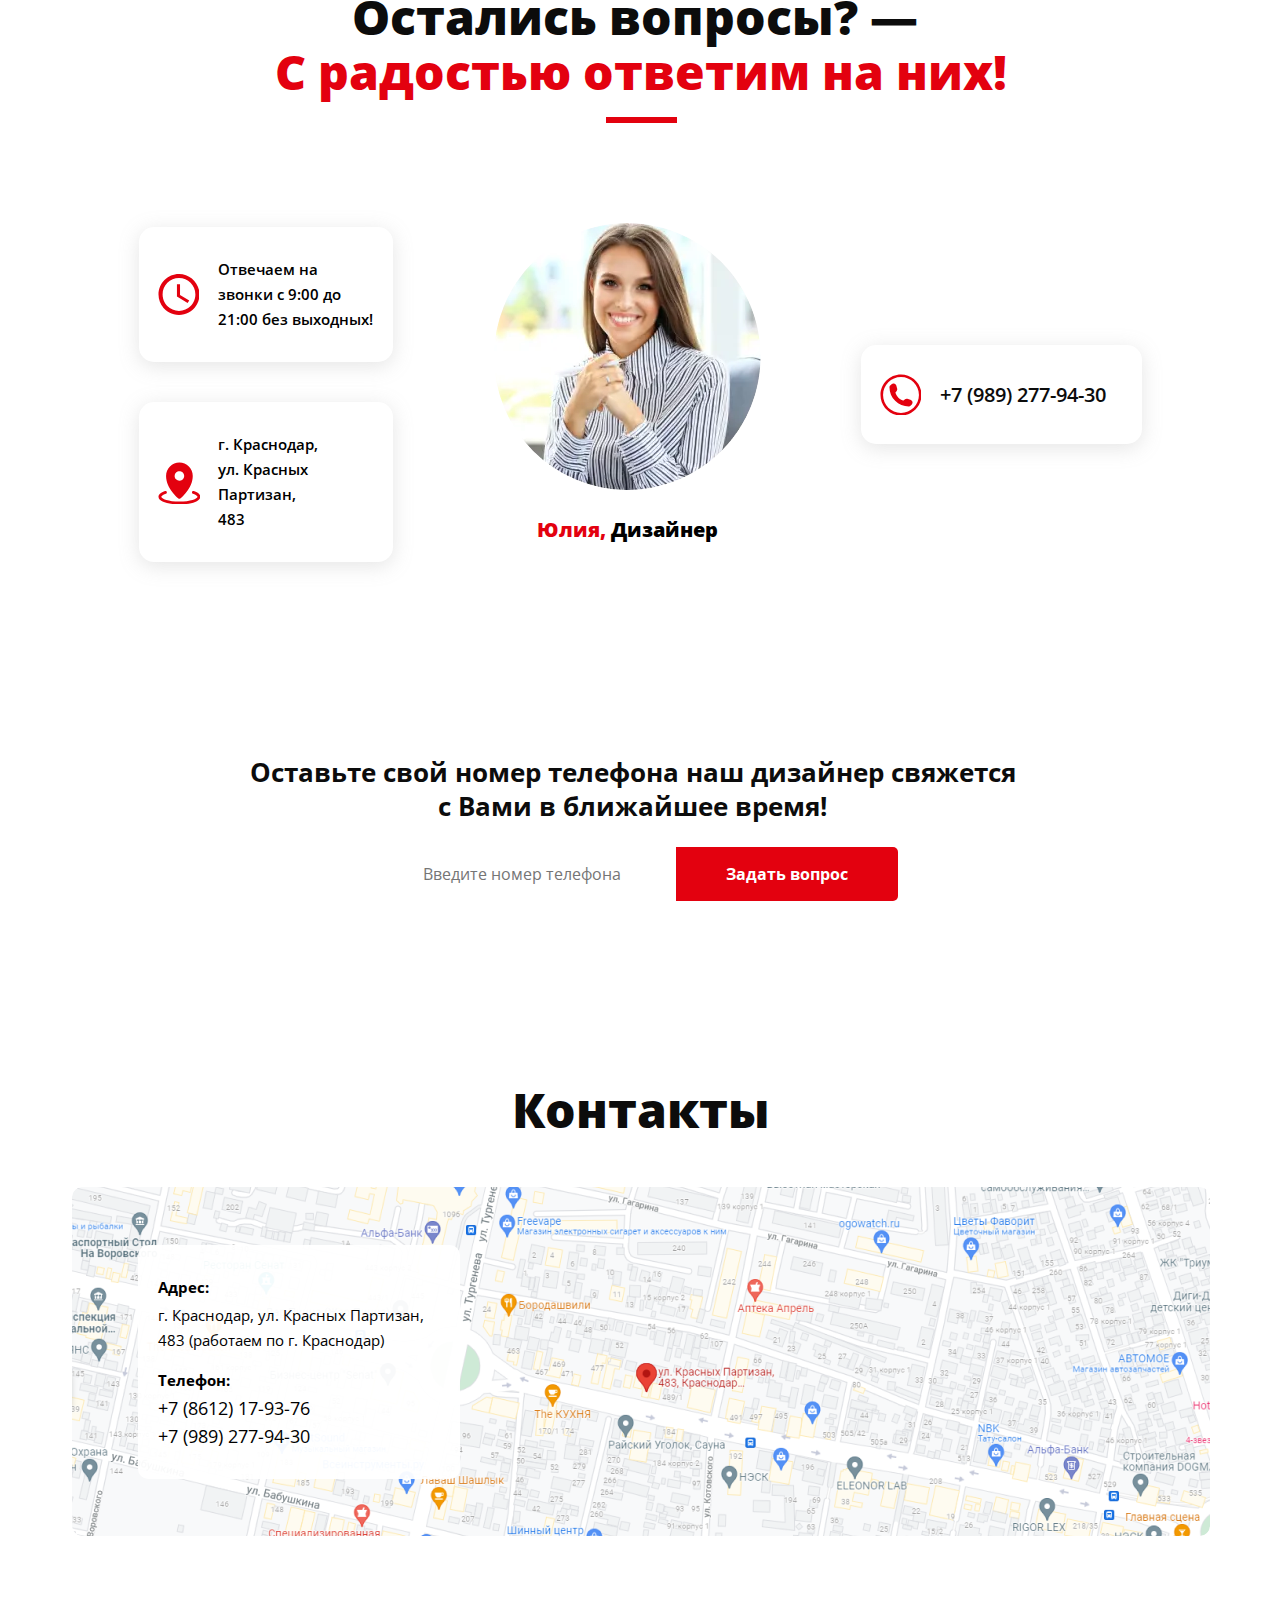
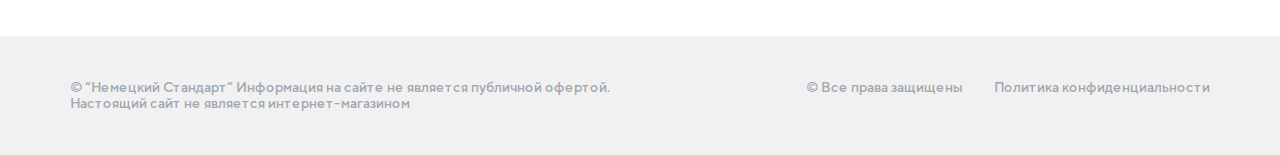
==== commit 3aa5565a: "qwert" ====
--- a/index.html
+++ b/index.html
@@ -739,40 +739,28 @@
                         <div class="price-kitchen__box price-kitchen__box--two">
                             <input id="price-kitchen__input-form-one" class="price-kitchen__input-form" type="radio" name="form">
                             <label class="price-kitchen__label-form" for="price-kitchen__input-form-one">
-                                <div class="price-kitchen__label-form-circle">
-                                    <svg class="price-kitchen__label-form-circle-img" width="29" height="4" viewBox="0 0 29 4" fill="none" xmlns="http://www.w3.org/2000/svg"><rect x="29" width="4" height="29" rx="1" transform="rotate(90 29 0)"/></svg>
-                                </div>
+                                <span class="price-kitchen__label-form-circle"><svg class="price-kitchen__label-form-circle-img" width="29" height="4" viewBox="0 0 29 4" fill="none" xmlns="http://www.w3.org/2000/svg"><rect x="29" width="4" height="29" rx="1" transform="rotate(90 29 0)"/></svg></span>
                                 Прямая кухня
                             </label>
                             <input id="price-kitchen__input-form-two" class="price-kitchen__input-form" type="radio" name="form">
                             <label class="price-kitchen__label-form" for="price-kitchen__input-form-two">
-                                <div class="price-kitchen__label-form-circle">
-                                    <svg class="price-kitchen__label-form-circle-img" width="29" height="14" viewBox="0 0 29 14" fill="none" xmlns="http://www.w3.org/2000/svg"><rect y="4" width="4" height="29" rx="1" transform="rotate(-90 0 4)"/><rect width="4" height="14" rx="1"/></svg>
-                                </div>
+                                <span class="price-kitchen__label-form-circle"><svg class="price-kitchen__label-form-circle-img" width="29" height="14" viewBox="0 0 29 14" fill="none" xmlns="http://www.w3.org/2000/svg"><rect y="4" width="4" height="29" rx="1" transform="rotate(-90 0 4)"/><rect width="4" height="14" rx="1"/></svg></span>
                                 Угловая кухня</label>
                             <input id="price-kitchen__input-form-three" class="price-kitchen__input-form" type="radio" name="form">
                             <label class="price-kitchen__label-form" for="price-kitchen__input-form-three">
-                                <div class="price-kitchen__label-form-circle">
-                                    <svg class="price-kitchen__label-form-circle-img" width="30" height="14" viewBox="0 0 30 14" fill="none" xmlns="http://www.w3.org/2000/svg"><rect width="4" height="14" rx="1"/><rect x="26" width="4" height="14" rx="1"/><rect y="4" width="4" height="30" rx="1" transform="rotate(-90 0 4)"/></svg>
-                                </div>
+                                <span class="price-kitchen__label-form-circle"><svg class="price-kitchen__label-form-circle-img" width="30" height="14" viewBox="0 0 30 14" fill="none" xmlns="http://www.w3.org/2000/svg"><rect width="4" height="14" rx="1"/><rect x="26" width="4" height="14" rx="1"/><rect y="4" width="4" height="30" rx="1" transform="rotate(-90 0 4)"/></svg></span>
                                 П-образная кухня</label>
                             <input id="price-kitchen__input-form-four" class="price-kitchen__input-form" type="radio" name="form">
                             <label class="price-kitchen__label-form" for="price-kitchen__input-form-four">
-                                <div class="price-kitchen__label-form-circle">
-                                    <svg class="price-kitchen__label-form-circle-img" width="31" height="14" viewBox="0 0 31 14" fill="none" xmlns="http://www.w3.org/2000/svg"><rect x="0.5" y="14" width="4" height="30" rx="1" transform="rotate(-90 0.5 14)"/><rect x="0.5" y="4" width="4" height="30" rx="1" transform="rotate(-90 0.5 4)"/></svg>
-                                </div>
+                                <span class="price-kitchen__label-form-circle"><svg class="price-kitchen__label-form-circle-img" width="31" height="14" viewBox="0 0 31 14" fill="none" xmlns="http://www.w3.org/2000/svg"><rect x="0.5" y="14" width="4" height="30" rx="1" transform="rotate(-90 0.5 14)"/><rect x="0.5" y="4" width="4" height="30" rx="1" transform="rotate(-90 0.5 4)"/></svg></span>
                                 Параллельная кухня</label>
                             <input id="price-kitchen__input-form-five" class="price-kitchen__input-form" type="radio" name="form">
                             <label class="price-kitchen__label-form" for="price-kitchen__input-form-five">
-                                <div class="price-kitchen__label-form-circle">
-                                    <svg class="price-kitchen__label-form-circle-img" width="31" height="14" viewBox="0 0 31 14" fill="none" xmlns="http://www.w3.org/2000/svg"><rect x="0.5" y="14" width="4" height="19" rx="1" transform="rotate(-90 0.5 14)"/><rect x="26.5" width="4" height="14" rx="1"/><rect x="0.5" y="4" width="4" height="30" rx="1" transform="rotate(-90 0.5 4)"/></svg>
-                                </div>
+                                <span class="price-kitchen__label-form-circle"><svg class="price-kitchen__label-form-circle-img" width="31" height="14" viewBox="0 0 31 14" fill="none" xmlns="http://www.w3.org/2000/svg"><rect x="0.5" y="14" width="4" height="19" rx="1" transform="rotate(-90 0.5 14)"/><rect x="26.5" width="4" height="14" rx="1"/><rect x="0.5" y="4" width="4" height="30" rx="1" transform="rotate(-90 0.5 4)"/></svg></span>
                                 Кухня с островом</label>
                             <input id="price-kitchen__input-form-six" class="price-kitchen__input-form" type="radio" name="form">
                             <label class="price-kitchen__label-form" for="price-kitchen__input-form-six">
-                                <div class="price-kitchen__label-form-circle">
-                                    <svg class="price-kitchen__label-form-circle-img" width="31" height="14" viewBox="0 0 31 14" fill="none" xmlns="http://www.w3.org/2000/svg"><rect x="19.5" y="14" width="4" height="10" rx="1" transform="rotate(-90 19.5 14)"/><rect x="4.5" y="14" width="4" height="14" rx="1" transform="rotate(180 4.5 14)"/><rect x="27" width="4" height="14" rx="1"/><rect x="1" y="4" width="4" height="30" rx="1" transform="rotate(-90 1 4)"/></svg>
-                                </div>
+                                <span class="price-kitchen__label-form-circle"><svg class="price-kitchen__label-form-circle-img" width="31" height="14" viewBox="0 0 31 14" fill="none" xmlns="http://www.w3.org/2000/svg"><rect x="19.5" y="14" width="4" height="10" rx="1" transform="rotate(-90 19.5 14)"/><rect x="4.5" y="14" width="4" height="14" rx="1" transform="rotate(180 4.5 14)"/><rect x="27" width="4" height="14" rx="1"/><rect x="1" y="4" width="4" height="30" rx="1" transform="rotate(-90 1 4)"/></svg></span>
                                 Другие формы</label>
                         </div>
                     </div>
--- a/css/style.min.css
+++ b/css/style.min.css
@@ -0,0 +1 @@
+@charset "UTF-8";/*! normalize.css v8.0.1 | MIT License | github.com/necolas/normalize.css */html{line-height:1.15;-webkit-text-size-adjust:100%}body{margin:0}main{display:block}h1{font-size:2em;margin:.67em 0}hr{-webkit-box-sizing:content-box;box-sizing:content-box;height:0;overflow:visible}pre{font-family:monospace,monospace;font-size:1em}a{background-color:transparent}abbr[title]{border-bottom:none;text-decoration:underline;-webkit-text-decoration:underline dotted;text-decoration:underline dotted}b,strong{font-weight:bolder}code,kbd,samp{font-family:monospace,monospace;font-size:1em}small{font-size:80%}sub,sup{font-size:75%;line-height:0;position:relative;vertical-align:baseline}sub{bottom:-.25em}sup{top:-.5em}img{border-style:none}button,input,optgroup,select,textarea{font-family:inherit;font-size:100%;line-height:1.15;margin:0}button,input{overflow:visible}button,select{text-transform:none}[type=button],[type=reset],[type=submit],button{-webkit-appearance:button}[type=button]::-moz-focus-inner,[type=reset]::-moz-focus-inner,[type=submit]::-moz-focus-inner,button::-moz-focus-inner{border-style:none;padding:0}[type=button]:-moz-focusring,[type=reset]:-moz-focusring,[type=submit]:-moz-focusring,button:-moz-focusring{outline:1px dotted ButtonText}fieldset{padding:.35em .75em .625em}legend{-webkit-box-sizing:border-box;box-sizing:border-box;color:inherit;display:table;max-width:100%;padding:0;white-space:normal}progress{vertical-align:baseline}textarea{overflow:auto}[type=checkbox],[type=radio]{-webkit-box-sizing:border-box;box-sizing:border-box;padding:0}[type=number]::-webkit-inner-spin-button,[type=number]::-webkit-outer-spin-button{height:auto}[type=search]{-webkit-appearance:textfield;outline-offset:-2px}[type=search]::-webkit-search-decoration{-webkit-appearance:none}::-webkit-file-upload-button{-webkit-appearance:button;font:inherit}details{display:block}summary{display:list-item}template{display:none}[hidden]{display:none}@font-face{font-family:OpenSans;font-display:swap;src:url(../fonts/OpenSans-Bold.woff2) format("woff2");font-weight:700;font-style:normal}@font-face{font-family:OpenSans;font-display:swap;src:url(../fonts/OpenSans-ExtraBold.woff2) format("woff2");font-weight:800;font-style:normal}@font-face{font-family:OpenSans;font-display:swap;src:url(../fonts/OpenSans-Regular.woff2) format("woff2");font-weight:400;font-style:normal}@font-face{font-family:OpenSans;font-display:swap;src:url(../fonts/OpenSans-SemiBold.woff2) format("woff2");font-weight:600;font-style:normal}@font-face{font-family:TTNorms;font-display:swap;src:url(../fonts/TTNorms-Medium.woff2) format("woff2");font-weight:500;font-style:normal}*{margin:0;padding:0;border:none}*,::after,::before{border:none;-webkit-box-sizing:border-box;box-sizing:border-box}dd,dl,dt,h1,h2,h3,h4,h5,h6,li,ul{margin:0;padding:0}img,svg,video{display:inline-block;vertical-align:top;max-width:100%;height:auto;-o-object-fit:cover;object-fit:cover}button,input,select,textarea{font-family:inherit;font-size:inherit}body{min-width:360px;background:#fff;font-family:OpenSans,sans-serif;font-size:16px;font-weight:400;line-height:23.2px;color:#0c0c0c}img,svg,video{display:inline-block;vertical-align:top;max-width:100%;height:auto;-o-object-fit:cover;object-fit:cover}ul{list-style:none}button,input,select,textarea{font-family:inherit;font-size:inherit}button{cursor:pointer}a{text-decoration:none;color:inherit}.container{max-width:1200px;margin:0 auto;padding:0 30px}.title{position:relative;font-size:30px;font-weight:800;line-height:35px;text-align:left}.title--promo{margin-left:-4px;font-size:60px;line-height:69px}.title--promo-two{margin-left:-4px;font-size:60px;line-height:69px}.title--promo span,.title--promo-two span{color:#e3010f}.title--provide{display:none}.title--additional,.title--catalog,.title--contacts,.title--design,.title--produce,.title--questions,.title--reviews,.title--steps,.title--why{font-size:48px;line-height:55px}.title--feedback{font-size:68px;line-height:78px}.title--additional span,.title--catalog span,.title--design span,.title--feedback,.title--price-kitchen span,.title--produce span,.title--questions span,.title--reviews span,.title--steps span,.title--why span{color:#e3010f}.title--additional::after,.title--catalog::after,.title--design::after,.title--produce::after,.title--questions::after,.title--reviews::after,.title--steps::after,.title--why::after{content:"";position:absolute;width:71px;height:6px;background-color:#e3010f}.title--produce{margin-top:130px;margin-left:2px}.title--additional::after,.title--catalog::after,.title--design::after,.title--produce::after{left:0;top:128px}.title--reviews::after,.title--steps::after,.title--why::after{left:0;top:73px}.title--questions{text-indent:-11px;text-align:center}.title--questions::after{left:50px;left:calc(50% - 35px);top:128px}.title--callback{margin-left:-15px;font-size:26px;font-weight:700;line-height:33.8px;text-align:center}.title--contacts{text-align:center}.title--price-kitchen{font-size:32px;line-height:36.8px}.button{display:-webkit-box;display:-ms-flexbox;display:flex;-webkit-box-pack:center;-ms-flex-pack:center;justify-content:center;-webkit-box-align:center;-ms-flex-align:center;align-items:center;padding:17.5px 18px;border-radius:5px;background:#e3010f;font-family:OpenSans,sans-serif;font-size:14px;font-weight:700;line-height:14px;color:#fff;text-decoration:none;-webkit-transition:background-color .2s ease-in,color .2s ease-in;transition:background-color .2s ease-in,color .2s ease-in}.button--action{padding:19px 32px;border-radius:0 5px 5px 0;font-size:15px;line-height:1}.button--produce{width:201px;padding:17px 0;border:1px solid #e3010f;color:#262626;text-align:center;background-color:#fff}.button--produce--white{margin-top:13px}.button--produce--red{margin-top:14px;color:#fff;background-color:#e3010f}.button--more{display:none;width:330px;margin:7px auto;padding:16px 0 15px;border:2px solid #e3010f;color:#262626;text-align:center;background-color:#fff}.button--catalog{width:178px;margin-top:auto;padding:17px 19px;background-color:#e3010f}.button--design{margin-top:11px;padding:17px 0 16px;border:1px solid #e3010f;color:#262626}.button--design--white{margin-top:10px;background-color:#fff}.button--design--red{color:#fff;background-color:#e3010f}.button--additional{margin-top:auto;padding:18px 35px}.button--why{padding:17px 60px 16px;color:#262626}.button--why--red{color:#fff}.button--why--white{padding:18px 59px 16px 58px;border:1px solid #e3010f;background:#fff}.button--why-img-btn{position:absolute;top:0;right:0;bottom:0;left:0;margin:auto;display:none;width:151px;height:49px;padding:17px 35px}.button--steps{padding:18px 59px 16px;color:#262626}.button--steps--red{color:#fff}.button--steps--white{padding:18px 58px 16px 58px;border:1px solid #e3010f;background:#fff}.button--reviews{width:286px;margin-top:auto;padding:17.5px 50px}.button--callback{padding:17px 50px;border-radius:0 5px 5px 0;font-size:16px;line-height:16px;cursor:pointer}.button--price-kitchen{width:240px;padding:20px 0}.button--feedback{width:280px;margin-top:35px;padding:18px 45px 19px;font-size:16px;line-height:16px}.button--form-modal{width:358px;height:54px;margin:10px auto 0;padding:19px 74px;font-size:16px;line-height:16px}.button:hover{background-color:#f6323d}.button:active{background-color:#9a030d}.button:disabled{background-color:#f6c8c9}.button--design--white:hover,.button--produce--white:hover,.button--steps--white:hover,.button--why--white:hover{background-color:#f0f0f0}.button--design--white:active,.button--produce--white:active,.button--steps--white:active,.button--why--white:active{background-color:#dcdcdc}.button--more:active{background-color:#fff}.logo{width:17.28%}.logo__info{margin-top:9px;text-transform:uppercase;font-size:12px;font-weight:600;line-height:16px;color:#262626}.burger__input,.burger__label,.burger__line,.burger__span{display:none;position:relative}.result-menu{position:relative;width:1142px}.result-menu__list{display:-webkit-box;display:-ms-flexbox;display:flex;-webkit-box-pack:justify;-ms-flex-pack:justify;justify-content:space-between;margin-top:32px;border-bottom:1px solid #e3010f}.result-menu__item{display:block;padding-bottom:15px;font-size:20px;font-weight:400;line-height:27px;color:#262626;text-transform:uppercase;cursor:pointer}.result-menu__item:hover{color:#e3010f}.result-menu__link{text-decoration:none}.result-menu__effect{display:block;width:0;height:3px;background-color:#e3010f;position:absolute;left:0;bottom:1px;pointer-events:none;-webkit-transition:.3s ease;transition:.3s ease;-webkit-transition-property:left top;transition-property:left top}.no-webp .header{background-image:url(../img/bg-header.jpg)}.header{min-height:912px;background-repeat:no-repeat;background-position:center 1px}.header__inner{width:100%;padding:14.5px 0 13px 0;background:rgba(255,255,255,.9);-webkit-box-shadow:0 4px 16px 0 rgba(199,199,199,.44);box-shadow:0 4px 16px 0 rgba(199,199,199,.44)}.header__top{display:-webkit-box;display:-ms-flexbox;display:flex;-webkit-box-pack:justify;-ms-flex-pack:justify;justify-content:space-between;-webkit-box-align:center;-ms-flex-align:center;align-items:center;-ms-flex-wrap:wrap;flex-wrap:wrap;-webkit-column-gap:2.6%;-moz-column-gap:2.6%;column-gap:2.6%;font-size:15px;font-weight:600;line-height:25px}.header__line{width:1px;height:68px;background-image:url(../img/line.svg);background-repeat:no-repeat}.header__opening-hours{position:relative;width:13.77%}.header__opening-hours-span{display:none}.header__address{position:relative;width:14.473%;padding-left:58px;color:#000}.header__address::before{content:"";position:absolute;left:0;top:15px;width:42px;height:45px;background-image:url(../img/icon-header-pointer.svg);background-size:42px 45px;background-repeat:no-repeat}.header__price{position:relative;width:17.63%}.header__phone{width:15.26%;text-align:right;font-size:20px}.header__span{display:block;padding-top:4px}.header__phone a{display:block;padding-top:4px;font-size:14px;color:#e3010f;text-decoration:underline}.promo{overflow:visible}.promo__inner{margin-top:-663px}.promo__list{display:-webkit-box;display:-ms-flexbox;display:flex;-webkit-box-orient:vertical;-webkit-box-direction:normal;-ms-flex-direction:column;flex-direction:column;-webkit-box-pack:justify;-ms-flex-pack:justify;justify-content:space-between;gap:22px 0;margin-top:44px;margin-left:1px}.promo__item{position:relative;padding-left:58px;font-size:22px;font-weight:400;line-height:30px}.promo__item--red{font-weight:600;color:#e3010f}.promo__item:nth-child(1)::before{content:"";position:absolute;left:-1px;top:1px;width:44px;height:26px;background-image:url(../img/icon/icon-rub.svg);background-size:44px 26px;background-repeat:no-repeat}.promo__item:nth-child(2)::before{content:"";position:absolute;left:0;top:-1px;width:33px;height:33px;background-image:url(../img/icon/icon-calendar.svg);background-size:33px 33px;background-repeat:no-repeat}.promo__item:nth-child(3)::before{content:"";position:absolute;left:0;top:0;width:30px;height:32px;background-image:url(../img/icon/icon-garanty.svg);background-size:30px 32px;background-repeat:no-repeat}.action{display:-webkit-box;display:-ms-flexbox;display:flex;-webkit-box-orient:vertical;-webkit-box-direction:normal;-ms-flex-direction:column;flex-direction:column;-webkit-box-align:center;-ms-flex-align:center;align-items:center;width:491px;margin-top:77px;margin-left:1px;padding:15px 0 24px 0;border-radius:10px;background:#fff;-webkit-box-shadow:0 0 23px 0 rgba(148,148,148,.17);box-shadow:0 0 23px 0 rgba(148,148,148,.17)}.action__title{font-size:24px;font-weight:800;line-height:32.88px;color:#e3010f;text-align:center}.action__subtitle{margin-top:7px;font-size:18px;font-weight:600;line-height:24.66px;text-align:center}.action__subtitle--red{font-weight:700;color:#e3010f}.action__txt{margin-top:7px;font-size:16px;font-weight:400;line-height:21.92px;text-align:center}.action__form{display:-webkit-box;display:-ms-flexbox;display:flex;margin-top:19px}.action__input{width:245px;padding:16px 26px;border-radius:5px 0 0 5px;border:1px solid #e3010f;font-family:OpenSans,sans-serif;font-size:15px;font-weight:400;line-height:15px;color:#7d7d7d}.action__input::-webkit-input-placeholder{font-family:OpenSans,sans-serif;font-size:15px;font-weight:400;line-height:15px;color:#7d7d7d}.action__input::-moz-placeholder{font-family:OpenSans,sans-serif;font-size:15px;font-weight:400;line-height:15px;color:#7d7d7d}.action__input:-ms-input-placeholder{font-family:OpenSans,sans-serif;font-size:15px;font-weight:400;line-height:15px;color:#7d7d7d}.action__input::-ms-input-placeholder{font-family:OpenSans,sans-serif;font-size:15px;font-weight:400;line-height:15px;color:#7d7d7d}.action__input::placeholder{font-family:OpenSans,sans-serif;font-size:15px;font-weight:400;line-height:15px;color:#7d7d7d}.action--two{margin-top:88px;margin-left:-4px}.provide__inner{margin-top:104px}.provide__list{display:-webkit-box;display:-ms-flexbox;display:flex;margin-left:2px}.provide__item{position:relative;width:253px;border-radius:10px;background:#fff;-webkit-box-shadow:0 0 23px 0 rgba(148,148,148,.17);box-shadow:0 0 23px 0 rgba(148,148,148,.17);font-size:20px;font-weight:400;line-height:27px;text-align:center}.provide__item:nth-child(1){margin-right:41px;padding:105px 57px 30px}.provide__item:nth-child(2){margin-right:42px;padding:105px 20px 30px 17px}.provide__item:nth-child(3){margin-right:42px;padding:105px 70.5px 30px}.provide__item:nth-child(4){padding:105px 62px 30px 60px}.provide__item:nth-child(1)::before{content:"";position:absolute;top:30px;right:0;left:0;width:60px;height:60px;margin:0 auto;background-image:url(../img/icon/icon-cash.svg);background-size:60px 60px;background-repeat:no-repeat}.provide__item:nth-child(2)::before{content:"";position:absolute;top:30px;right:0;left:0;width:60px;height:60px;margin:0 auto;background-image:url(../img/icon/icon-factory.svg);background-size:60px 60px;background-repeat:no-repeat}.provide__item:nth-child(3)::before{content:"";position:absolute;top:30px;right:0;left:0;width:60px;height:60px;margin:0 auto;background-image:url(../img/icon/icon-setting.svg);background-size:60px 60px;background-repeat:no-repeat}.provide__item:nth-child(4)::before{content:"";position:absolute;top:30px;right:0;left:0;width:60px;height:60px;margin:0 auto;background-image:url(../img/icon/icon-time.svg);background-size:60px 60px;background-repeat:no-repeat}.no-webp .produce{background:url(../img/bg-produce.jpg) center -78px/1920px 2355px,-webkit-gradient(linear,left top,left bottom,from(#fff),color-stop(14.46%,rgba(255,255,255,.55)),color-stop(43.26%,rgba(255,255,255,.55)),color-stop(68.93%,rgba(255,255,255,.55)),color-stop(93.84%,#fff),to(#fff));background:url(../img/bg-produce.jpg) center -78px/1920px 2355px,linear-gradient(180deg,#fff 0,rgba(255,255,255,.55) 14.46%,rgba(255,255,255,.55) 43.26%,rgba(255,255,255,.55) 68.93%,#fff 93.84%,#fff 100%)}.produce{min-height:2355px}.produce__inner{margin-top:0}.produce__jcarousel{position:relative;margin-top:30px;overflow:hidden;width:100%}.produce__list{display:-webkit-box;display:-ms-flexbox;display:flex;-ms-flex-wrap:wrap;flex-wrap:wrap;gap:46px 45px;margin:54px 0 4px 2px}.produce__item{display:-webkit-box;display:-ms-flexbox;display:flex;-webkit-box-orient:vertical;-webkit-box-direction:normal;-ms-flex-direction:column;flex-direction:column;width:349px;border-radius:15px;background-color:#fff;-webkit-box-shadow:0 4px 20px 0 rgba(150,150,150,.25);box-shadow:0 4px 20px 0 rgba(150,150,150,.25)}.produce__item:last-child{margin-right:auto}.produce__img{width:349px;height:auto;border-radius:15px 15px 0 0}.produce__info{-webkit-box-flex:1;-ms-flex-positive:1;flex-grow:1;display:-webkit-box;display:-ms-flexbox;display:flex;-webkit-box-orient:vertical;-webkit-box-direction:normal;-ms-flex-direction:column;flex-direction:column;width:100%;padding:28px 20px 30px;overflow:hidden}.produce__txt{-webkit-box-flex:1;-ms-flex-positive:1;flex-grow:1;display:-webkit-box;display:-ms-flexbox;display:flex;-webkit-box-orient:vertical;-webkit-box-direction:normal;-ms-flex-direction:column;flex-direction:column;width:100%;overflow:hidden}.produce__row{margin-bottom:17px}.produce__term{float:left;margin-right:11px;font-size:18px;font-weight:400;line-height:21px;color:#4b4b4b}.produce__term::after{content:":"}.produce__desc{font-size:18px;font-weight:600;line-height:20.7px;color:#0c0c0c}.produce__desc--oldprice{text-decoration:line-through}.produce__desc--red{margin-left:5px;font-size:22px;font-weight:700;line-height:25.3px;color:#e3010f;text-decoration:none}.produce__span{display:block;margin-top:6px}.produce__row--price{display:-webkit-box;display:-ms-flexbox;display:flex;-webkit-box-align:baseline;-ms-flex-align:baseline;align-items:baseline;margin-top:auto}.produce__jcarousel-navigation{position:relative;display:none}.produce__jcarousel-pagination{position:relative;display:none}.catalog__inner{margin-top:-61px;margin-left:2px}.catalog__subtitle{font-size:28px;font-weight:400;margin-top:69px;line-height:32px}.catalog__subtitle--red{margin-top:69px;font-weight:700;color:#e3010f}.catalog__subtitle--br{display:block;margin-top:20px}.catalog__list{display:-webkit-box;display:-ms-flexbox;display:flex;gap:0 42px;margin-top:50px}.catalog__item{display:-webkit-box;display:-ms-flexbox;display:flex;-webkit-box-orient:vertical;-webkit-box-direction:normal;-ms-flex-direction:column;flex-direction:column;width:351px;border-radius:15px;background:#fff;-webkit-box-shadow:0 4px 20px 0 rgba(150,150,150,.25);box-shadow:0 4px 20px 0 rgba(150,150,150,.25)}.catalog__img{width:351px;height:auto;border-radius:10px 10px 0 0}.catalog__info{-webkit-box-flex:1;-ms-flex-positive:1;flex-grow:1;display:-webkit-box;display:-ms-flexbox;display:flex;-webkit-box-orient:vertical;-webkit-box-direction:normal;-ms-flex-direction:column;flex-direction:column;padding:19px 20px 30px}.catalog__caption{font-size:23px;font-weight:700;line-height:31.51px}.catalog__txt{margin:9px 0 26px;font-size:18px;font-weight:400;line-height:22.68px}.catalog__txt--red{font-size:18px;font-weight:700;line-height:22.68px;color:#e3010f}.design__inner{margin-top:97px}.design__content{position:relative;display:-webkit-box;display:-ms-flexbox;display:flex;-webkit-box-pack:justify;-ms-flex-pack:justify;justify-content:space-between;width:100%;max-width:1100px;margin-top:54px}.design__left{position:relative;width:569px}.design__jcarousel{position:relative;margin-top:30px;overflow:hidden}.design__persons{width:10000em;position:relative;list-style:none;margin:0;padding:0}.design__person{float:left;width:569px;background:#fff;-webkit-box-flex:1;-ms-flex-positive:1;flex-grow:1;display:-webkit-box;display:-ms-flexbox;display:flex;-webkit-box-orient:vertical;-webkit-box-direction:normal;-ms-flex-direction:column;flex-direction:column}.design__person-img{border-radius:12px;margin:0 auto}.design__person-txt{width:calc(100% - 4px);margin:20px auto 3px;padding:30px 18px;border-radius:15px;font-size:20px;font-weight:400;line-height:25px;-webkit-box-shadow:0 4px 20px 0 rgba(150,150,150,.2);box-shadow:0 4px 20px 0 rgba(150,150,150,.2)}.design__person-txt--red{font-size:20px;font-weight:600;line-height:25px;color:#e3010f}.design__person-txt--redbold{font-size:20px;font-weight:700;line-height:25px;color:#e3010f}.design__jcarousel-next,.design__jcarousel-prev{position:absolute;top:364px;width:53px;height:53px;border-radius:50px;background:#fff;-webkit-box-shadow:0 0 23px 0 rgba(148,148,148,.17);box-shadow:0 0 23px 0 rgba(148,148,148,.17)}.design__jcarousel-prev::before{content:"";position:absolute;top:14px;left:20px;width:14px;height:25px;background-image:url(../img/jcarousel/icon-arrow-left.svg);background-size:14px 25px;background-repeat:no-repeat}.design__jcarousel-next::after{content:"";position:absolute;top:14px;right:20px;width:14px;height:25px;background-image:url(../img/jcarousel/icon-arrow-right.svg);background-size:14px 25px;background-repeat:no-repeat}.design__jcarousel-prev{left:-29px}.design__jcarousel-next{right:-29px}.design__jcarousel-next:hover span,.design__jcarousel-prev:hover span{display:block}.design__right{display:-webkit-box;display:-ms-flexbox;display:flex;-webkit-box-orient:vertical;-webkit-box-direction:normal;-ms-flex-direction:column;flex-direction:column;width:451px;margin-top:30px}.design__caption{font-size:36px;font-weight:800;line-height:49px;text-transform:uppercase}.design__caption--red{color:#e3010f}.design__subcaption{width:335px;margin-top:16px;margin-bottom:10px;font-size:20px;font-weight:400;line-height:30.6px}.design__list{width:400px}.design__item{position:relative;margin-top:15px;padding-left:47px;font-size:18px;font-weight:400;line-height:24.66px}.design__item::before{content:"";position:absolute;top:9px;left:0;width:32px;height:32px;background-image:url(../img/icon-check.svg);background-repeat:no-repeat}.design__txt{width:316px;margin-top:37px;font-size:20px;font-weight:400;line-height:30.6px}.design__form{display:-webkit-box;display:-ms-flexbox;display:flex;-webkit-box-orient:vertical;-webkit-box-direction:normal;-ms-flex-direction:column;flex-direction:column;width:339px;margin-top:20px;padding:20px 20px 23px 20px;border-radius:10px;background:#fff;-webkit-box-shadow:0 0 23px 0 rgba(148,148,148,.2);box-shadow:0 0 23px 0 rgba(148,148,148,.2)}.design__input{width:300px;margin-top:1px;padding:11px 24px;border-radius:4px;border:1px solid #e8e8e8;font-size:17px;font-weight:400;line-height:23.3px}.design__input::-webkit-input-placeholder{font-size:17px;font-weight:400;line-height:23.3px}.design__input::-moz-placeholder{font-size:17px;font-weight:400;line-height:23.3px}.design__input:-ms-input-placeholder{font-size:17px;font-weight:400;line-height:23.3px}.design__input::-ms-input-placeholder{font-size:17px;font-weight:400;line-height:23.3px}.design__input::placeholder{font-size:17px;font-weight:400;line-height:23.3px}.no-webp .additional{background:url(../img/bg-additional.jpg) center top -8px/1920px 765px no-repeat,-webkit-gradient(linear,left top,left bottom,from(#fff),color-stop(14.46%,rgba(255,255,255,.45)),color-stop(43.26%,rgba(255,255,255,.45)),color-stop(68.93%,rgba(255,255,255,.45)),to(#fff));background:url(../img/bg-additional.jpg) center top -8px/1920px 765px no-repeat,linear-gradient(180deg,#fff 0,rgba(255,255,255,.45) 14.46%,rgba(255,255,255,.45) 43.26%,rgba(255,255,255,.45) 68.93%,#fff 100%)}.additional{min-height:765px}.additional__inner{margin-top:55px;margin-left:3px;padding-top:50px}.additional__subtitle{display:none}.additional__list{display:-webkit-box;display:-ms-flexbox;display:flex;gap:0 46px;margin-top:84px}.additional__item{display:-webkit-box;display:-ms-flexbox;display:flex;-webkit-box-orient:vertical;-webkit-box-direction:normal;-ms-flex-direction:column;flex-direction:column;width:349px;border-radius:15px;background:#fff;-webkit-box-shadow:0 4px 20px 0 rgba(150,150,150,.25);box-shadow:0 4px 20px 0 rgba(150,150,150,.25)}.additional__img{width:349px;height:auto;border-radius:15px 15px 0 0}.additional__img-disp{display:block}.additional__img-mobile{display:none}.additional__box{-webkit-box-flex:1;-ms-flex-positive:1;flex-grow:1;display:-webkit-box;display:-ms-flexbox;display:flex;-webkit-box-orient:vertical;-webkit-box-direction:normal;-ms-flex-direction:column;flex-direction:column;padding:28px 20px 34px;-webkit-box-align:start;-ms-flex-align:start;align-items:flex-start}.additional__caption{margin-bottom:25px;font-size:18px;font-weight:600;line-height:21px}.why__inner{width:100%;max-width:1135px;margin-top:-10px;margin-left:2px}.why__list{display:-webkit-box;display:-ms-flexbox;display:flex;-webkit-box-pack:center;-ms-flex-pack:center;justify-content:center;-ms-flex-wrap:wrap;flex-wrap:wrap;gap:58px 50px;margin-top:84px}.why__item{display:-webkit-box;display:-ms-flexbox;display:flex;-webkit-box-orient:vertical;-webkit-box-direction:normal;-ms-flex-direction:column;flex-direction:column;width:33.3333%;max-width:345px}.why__img-inner{position:relative}.why__item:hover .why__img{opacity:.5}.why__item:hover .button{display:block}.why__img{width:100%;border-radius:8px}.why__box{-webkit-box-flex:1;-ms-flex-positive:1;flex-grow:1;display:-webkit-box;display:-ms-flexbox;display:flex;-webkit-box-orient:vertical;-webkit-box-direction:normal;-ms-flex-direction:column;flex-direction:column;margin-top:17px}.why__caption{font-size:18px;font-weight:700;line-height:21px}.why__txt{margin-top:10px;font-size:16px;font-weight:400;line-height:23.2px}.why__txt span{font-size:16px;font-weight:700;line-height:23.2px;color:#e3010f}.why__item:nth-child(1) .why__box{width:305px}.why__item:nth-child(2) .why__box{width:334px}.why__item:nth-child(3) .why__box{width:310px}.why__item:nth-child(4) .why__box{width:310px}.why__item:nth-child(5) .why__box{width:315px}.why__item:nth-child(6) .why__box{width:275px}.why__box-link{display:-webkit-box;display:-ms-flexbox;display:flex;-webkit-box-pack:center;-ms-flex-pack:center;justify-content:center;gap:20px;width:100%;margin-top:59px;margin-left:2px;padding:28px 0}.no-webp .steps{background:-webkit-gradient(linear,left top,left bottom,from(#fff),color-stop(14.46%,rgba(255,255,255,.01)),color-stop(43.26%,rgba(255,255,255,.01)),color-stop(68.93%,rgba(255,255,255,.01)),to(#fff)),url(../img/bg-steps.jpg) -10px -22px no-repeat;background:linear-gradient(180deg,#fff 0,rgba(255,255,255,.01) 14.46%,rgba(255,255,255,.01) 43.26%,rgba(255,255,255,.01) 68.93%,#fff 100%),url(../img/bg-steps.jpg) -10px -22px no-repeat}.steps{min-height:1066px}.steps__inner{width:100%;max-width:1137px;margin-top:26px;margin-left:2px;padding-top:40px}.steps__list{display:-webkit-box;display:-ms-flexbox;display:flex;-webkit-box-pack:center;-ms-flex-pack:center;justify-content:center;-ms-flex-wrap:wrap;flex-wrap:wrap;gap:50px 45px;margin-top:64px}.steps__item{display:-webkit-box;display:-ms-flexbox;display:flex;-webkit-box-orient:vertical;-webkit-box-direction:normal;-ms-flex-direction:column;flex-direction:column;width:349px;gap:18px;border-radius:15px;background-color:#fff;-webkit-box-shadow:0 4px 20px 0 rgba(150,150,150,.25);box-shadow:0 4px 20px 0 rgba(150,150,150,.25)}.steps__img{width:349px;border-radius:15px 15px 0 0}.steps__box{-webkit-box-flex:1;-ms-flex-positive:1;flex-grow:1;display:-webkit-box;display:-ms-flexbox;display:flex;-webkit-box-orient:vertical;-webkit-box-direction:normal;-ms-flex-direction:column;flex-direction:column;padding:0 20px 24px}.steps__caption-wrapper{display:-webkit-box;display:-ms-flexbox;display:flex;-webkit-box-align:center;-ms-flex-align:center;align-items:center;height:36px}.steps__number{position:relative;margin:1px 23px 0 13px;font-size:16px;font-weight:800;line-height:18.4px;color:#e3010f}.steps__number::before{content:"";position:absolute;top:calc(50% - 17.5px);left:calc(50% - 17.5px);width:35px;height:35px;border:1px solid #e3010f;border-radius:50%}.steps__caption{margin-left:4px;font-size:16px;font-weight:700;line-height:18.4px}.steps__caption--br{display:none}.steps__txt{margin-top:14px;font-size:14px;font-weight:400;line-height:22px}.steps__txt a{font-size:14px;font-weight:600;line-height:22px;color:#e3010f;text-decoration:underline}.steps__box-link{display:-webkit-box;display:-ms-flexbox;display:flex;-webkit-box-pack:center;-ms-flex-pack:center;justify-content:center;gap:20px;width:100%;margin-top:28px;padding:28px 0}.reviews__inner{width:100%;max-width:1185px;margin-top:9px;margin-left:2px}.reviews__jcarousel-box{position:relative;width:1185px;margin-left:-2px}.reviews__jcarousel{position:relative;margin-top:70px;margin-left:-3px;padding:4px 4px;overflow:hidden;width:calc(100% - 40px);height:auto}.reviews__list{width:10000em;position:relative;list-style:none;margin:0;padding:0}.reviews__item{float:left;display:-webkit-box;display:-ms-flexbox;display:flex;-webkit-box-align:end;-ms-flex-align:end;align-items:end;-ms-flex-wrap:wrap;flex-wrap:wrap;width:1137px;height:auto;margin:0 10px 0 4px;padding:40px 45px 40px 45px;border-radius:15px;background-color:#fff;-webkit-box-shadow:0 4px 20px 0 rgba(150,150,150,.2);box-shadow:0 4px 20px 0 rgba(150,150,150,.2)}.reviews__content{display:-webkit-box;display:-ms-flexbox;display:flex;-webkit-box-orient:vertical;-webkit-box-direction:normal;-ms-flex-direction:column;flex-direction:column;width:519px;margin-right:55px;overflow:hidden}.reviews__date{font-size:16px;font-weight:600;line-height:18.4px;color:#818181}.reviews__person{margin-top:18px;font-size:24px;font-weight:800;line-height:27.6px}.reviews__stars{margin-top:12px}.reviews__star{margin-right:1px}.reviews__txt{margin:8px 0 19px;font-size:16px;font-weight:400;line-height:26px}.reviews__img-box{display:-webkit-box;display:-ms-flexbox;display:flex}.reviews__img{width:222px;height:256px;margin-top:50px;margin-bottom:-50px;border-radius:15px}.reviews__img--person{margin-right:29px}.reviews__link-box{width:100%}.reviews__jcarousel-next,.reviews__jcarousel-prev{position:absolute;top:calc(50% - 51px);width:50px;height:50px;border-radius:50px;background:#e3010f;-webkit-box-shadow:0 0 23px 0 rgba(148,148,148,.17);box-shadow:0 0 23px 0 rgba(148,148,148,.17)}.reviews__jcarousel-prev::before{content:"";position:absolute;top:16px;left:20px;width:10px;height:18px;background-image:url(../img/jcarousel/icon-arrow-left-white.svg);background-size:10px 18px;background-repeat:no-repeat}.reviews__jcarousel-next::after{content:"";position:absolute;top:16px;right:20px;width:10px;height:18px;background-image:url(../img/jcarousel/icon-arrow-right-white.svg);background-size:10px 18px;background-repeat:no-repeat}.reviews__jcarousel-prev{left:-23px}.reviews__jcarousel-next{right:23px}.reviews__jcarousel-next:hover span,.reviews__jcarousel-prev:hover span{display:block}.no-webp .promo-two{background-image:url(../img/bg-promo-two.jpg)}.promo-two{min-height:900px;margin-top:64px;background-repeat:no-repeat;background-position:center top}.promo-two__inner{padding-top:163px;padding-left:7px}.promo-two__list{display:-webkit-box;display:-ms-flexbox;display:flex;-webkit-box-orient:vertical;-webkit-box-direction:normal;-ms-flex-direction:column;flex-direction:column;-webkit-box-pack:justify;-ms-flex-pack:justify;justify-content:space-between;gap:22px 0;margin-top:44px;margin-left:1px}.promo-two__item{position:relative;padding-left:58px;font-size:22px;font-weight:400;line-height:30px}.promo-two__item--red{font-weight:600;color:#e3010f}.promo-two__item:nth-child(1)::before{content:"";position:absolute;left:-1px;top:1px;width:44px;height:26px;background-image:url(../img/icon/icon-rub.svg);background-size:44px 26px;background-repeat:no-repeat}.promo-two__item:nth-child(2)::before{content:"";position:absolute;left:0;top:-1px;width:33px;height:33px;background-image:url(../img/icon/icon-calendar.svg);background-size:33px 33px;background-repeat:no-repeat}.promo-two__item:nth-child(3)::before{content:"";position:absolute;left:0;top:0;width:30px;height:32px;background-image:url(../img/icon/icon-garanty.svg);background-size:30px 32px;background-repeat:no-repeat}.promo-two .action__form{margin-top:18px}.questions__inner{width:100%;max-width:1135px;margin-top:112px;margin-left:3px;padding:0 66px}.questions__box{display:-webkit-box;display:-ms-flexbox;display:flex;-webkit-box-pack:justify;-ms-flex-pack:justify;justify-content:space-between;margin-top:114px}.questions__left{display:-webkit-box;display:-ms-flexbox;display:flex;-webkit-box-orient:vertical;-webkit-box-direction:normal;-ms-flex-direction:column;flex-direction:column;gap:40px 0;margin:14px 0}.questions__address,.questions__working{width:254px;padding:30px 20px 30px 79px;border-radius:15px;background:#fff;-webkit-box-shadow:0 4px 20px 0 rgba(150,150,150,.25);box-shadow:0 4px 20px 0 rgba(150,150,150,.25);font-size:15px;font-weight:600;line-height:25px;color:#000}.questions__working-txt{position:relative;width:155px}.questions__address-txt{position:relative;width:107px}.questions__address-txt,.questions__working-txt{font-size:15px;font-weight:600;line-height:25px;color:#000}.questions__working-txt::before{content:"";position:absolute;top:calc(50% - 20px);left:-60px;width:41px;height:41px;background-image:url(../img/icon-clock.svg);background-repeat:no-repeat}.questions__address-txt::before{content:"";position:absolute;top:calc(50% - 20px);left:-60px;width:42px;height:42px;background-image:url(../img/icon-location.svg);background-repeat:no-repeat}.questions__center{display:-webkit-box;display:-ms-flexbox;display:flex;-webkit-box-orient:vertical;-webkit-box-direction:normal;-ms-flex-direction:column;flex-direction:column;-webkit-box-align:center;-ms-flex-align:center;align-items:center}.questions__img{width:267px;height:267px;margin-top:10px;border-radius:50%}.questions__designer{display:-webkit-box;display:-ms-flexbox;display:flex;margin-top:28px;font-size:20px;font-weight:800;line-height:23px;color:#000}.questions__name{color:#e3010f}.questions__comma{display:block;margin-right:5px;color:#e3010f}.questions__right{display:-webkit-box;display:-ms-flexbox;display:flex;-webkit-box-align:center;-ms-flex-align:center;align-items:center}.questions__phone{position:relative;display:-webkit-box;display:-ms-flexbox;display:flex;-webkit-box-align:center;-ms-flex-align:center;align-items:center;width:281px;padding:37px 20px 37px 79px;border-radius:15px;background:#fff;-webkit-box-shadow:0 4px 20px 0 rgba(150,150,150,.25);box-shadow:0 4px 20px 0 rgba(150,150,150,.25)}.questions__phone-txt{position:relative;font-size:20px;font-weight:600;line-height:25px}.questions__phone::before{content:"";position:absolute;top:calc(50% - 20px);left:19px;width:41px;height:41px;background-image:url(../img/icon-phone.svg);background-repeat:no-repeat}.questions__phone-txt--span{display:none}.questions span__ind{color:#0c0c0c}.no-webp .callback{background-image:url(../img/bg-callback.jpg)}.callback{min-height:306px;margin-top:100px;padding:80px 0 0;background-color:rgba(255,255,255,.6);background-size:1920px 306px}.callback__inner{width:786px;margin:0 auto}.callback__form{display:-webkit-box;display:-ms-flexbox;display:flex;-webkit-box-pack:center;-ms-flex-pack:center;justify-content:center;margin:24px 0 0 3px}.callback__input{width:290px;padding:16px 37px;font-size:16px;font-weight:400;line-height:16px;color:#000}.callback__br-tablet{display:none}.contacts__inner{width:100%;max-width:1138px;margin-top:100px;margin-left:2px}.contacts__box{position:relative;margin-top:50px}.contacts__img{border-radius:10px;-o-object-fit:none;object-fit:none}.contacts__info{position:absolute;top:58px;left:66px;bottom:58px;width:322px;height:234px;padding:30px 20px;border-radius:10px;background-color:rgba(255,255,255,.95)}.contacts__opening-hours{display:none}.contacts__address{font-size:15px;font-weight:400;line-height:25px;color:#000}.contacts__phone{margin-top:15px;font-size:18px;font-weight:400;line-height:25px;color:#000}.contacts__phone--two{display:block;margin-top:3px}.contacts__caption{display:block;font-size:15px;font-weight:700;line-height:25px;margin-bottom:3px}.footer{margin-top:100px;background:#f1f1f1;font-family:TTNorms,sans-serif;font-size:14px;font-weight:500;line-height:16px;color:#a0a8b1}.footer__inner{display:-webkit-box;display:-ms-flexbox;display:flex;-ms-flex-wrap:wrap;flex-wrap:wrap;width:100%;max-width:1141px;padding:43.5px 0}.footer__right{display:-webkit-box;display:-ms-flexbox;display:flex;margin-left:auto}.footer__copyright{font-size:12px;line-height:20px}.footer__span{display:none}.footer__privacy{margin-left:32px}.price-kitchen{position:fixed;top:0;right:0;bottom:0;left:0;width:100%;height:100%;margin:auto;background:rgba(7,0,0,.78);overflow-y:scroll;overflow-x:scroll;z-index:9999;opacity:1}.price-kitchen__inner{width:100%;max-width:900px;margin:10px auto;padding:40px 45px 51px;background-color:#fff;border:1px solid #e4e4e4;border-radius:10px;-webkit-box-shadow:0 4px 25px 0 rgba(184,184,184,.25);box-shadow:0 4px 25px 0 rgba(184,184,184,.25)}.price-kitchen__form{margin-top:38px}.price-kitchen__list{display:-webkit-box;display:-ms-flexbox;display:flex;-webkit-box-orient:vertical;-webkit-box-direction:normal;-ms-flex-direction:column;flex-direction:column;gap:29px 0}.price-kitchen__item{width:810px;padding:25px 25px 23px;border-radius:15px;border:1px solid #e4e4e4;-webkit-box-shadow:0 4px 25px 0 rgba(184,184,184,.25);box-shadow:0 4px 25px 0 rgba(184,184,184,.25)}.price-kitchen__caption{font-size:16px;font-weight:600;line-height:16px}.price-kitchen__box{display:-webkit-box;display:-ms-flexbox;display:flex;-webkit-box-pack:justify;-ms-flex-pack:justify;justify-content:space-between;margin-top:25px}.price-kitchen__input-style{display:none}.price-kitchen__label-style{width:160px;border-radius:9px;background:#fff;-webkit-box-shadow:0 4px 25px 0 rgba(164,164,164,.24);box-shadow:0 4px 25px 0 rgba(164,164,164,.24);font-size:14px;font-weight:400;line-height:14px;color:#6f6f6f;cursor:pointer}.price-kitchen__txt-style{display:block;margin:12px 10px}.price-kitchen__input-style:checked+.price-kitchen__label-style{background-color:#e3010f;color:#fff}.price-kitchen__box--two{margin-top:24px}.price-kitchen__input-form{display:none}.price-kitchen__label-form{width:auto;background:#fff;font-size:12px;font-weight:400;line-height:12px;color:#6f6f6f;text-align:center;cursor:pointer}.price-kitchen__label-form:nth-of-type(6){margin-right:5px}.price-kitchen__label-form-circle{position:relative;display:block;width:70px;height:70px;margin:0 auto 12px;border-radius:50%;background:#fff;-webkit-box-shadow:0 4px 25px 0 rgba(164,164,164,.24);box-shadow:0 4px 25px 0 rgba(164,164,164,.24)}.price-kitchen__label-form-circle-img{position:absolute;top:0;right:0;bottom:0;left:0;margin:auto;display:block;fill:#e3010f}.price-kitchen__input-form:checked+.price-kitchen__label-form .price-kitchen__label-form-circle{background-color:#e3010f}.price-kitchen__input-form:checked+.price-kitchen__label-form .price-kitchen__label-form-circle svg{fill:#fff}.price-kitchen__box--three{-webkit-box-pack:start;-ms-flex-pack:start;justify-content:start;gap:0 40px}.price-kitchen__input-square{display:none}.price-kitchen__label-square{width:132px;padding:15px 20px;border-radius:25px;background:#fff;-webkit-box-shadow:0 4px 25px 0 rgba(164,164,164,.24);box-shadow:0 4px 25px 0 rgba(164,164,164,.24);font-size:14px;font-weight:600;line-height:14px;color:#e3010f;text-align:center;cursor:pointer}.price-kitchen__input-square:checked+.price-kitchen__label-square{background-color:#e3010f;color:#fff}.price-kitchen__txt{width:472px;margin-top:32px;font-size:18px;font-weight:400;line-height:25px}.price-kitchen__input-btn{display:-webkit-box;display:-ms-flexbox;display:flex;gap:0 10px;margin-top:25px}.price-kitchen__input-phone{width:241px;height:54px;padding:10px;border-radius:5px;border:1px solid #000;padding:20px;font-size:14px;font-weight:600;line-height:14px}.price-kitchen__input-phone::-webkit-input-placeholder{font-size:14px;font-weight:600;line-height:14px;text-align:center;color:#0c0c0c}.price-kitchen__input-phone::-moz-placeholder{font-size:14px;font-weight:600;line-height:14px;text-align:center;color:#0c0c0c}.price-kitchen__input-phone:-ms-input-placeholder{font-size:14px;font-weight:600;line-height:14px;text-align:center;color:#0c0c0c}.price-kitchen__input-phone::-ms-input-placeholder{font-size:14px;font-weight:600;line-height:14px;text-align:center;color:#0c0c0c}.price-kitchen__input-phone::placeholder{font-size:14px;font-weight:600;line-height:14px;text-align:center;color:#0c0c0c}.price-kitchen__modal-close{display:none}.form-modal{position:fixed;top:0;right:0;bottom:0;left:0;width:100%;height:100%;margin:auto;background:rgba(7,0,0,.78);overflow-y:scroll;overflow-x:scroll;z-index:9999;opacity:1}.form-modal__inner{width:100%;max-width:486px;max-height:315px}.form-modal__form{position:absolute;top:0;right:0;bottom:0;left:0;width:486px;height:315px;margin:auto;padding:40px;border-radius:10px;background-color:#fff;border:1px solid #e4e4e4;border-radius:10px;-webkit-box-shadow:0 4px 25px 0 rgba(184,184,184,.25);box-shadow:0 4px 25px 0 rgba(184,184,184,.25)}.form-modal__txt{font-size:22px;font-weight:400;line-height:28.5px;text-align:center}.form-modal__box{width:100%;margin:30px auto 0;text-align:center}.form-modal__input{width:358px;height:54px;padding:10px;border-radius:5px;border:1px solid #000}.form-modal__input::-webkit-input-placeholder{font-size:16px;font-weight:600;line-height:16px;text-align:center}.form-modal__input::-moz-placeholder{font-size:16px;font-weight:600;line-height:16px;text-align:center}.form-modal__input:-ms-input-placeholder{font-size:16px;font-weight:600;line-height:16px;text-align:center}.form-modal__input::-ms-input-placeholder{font-size:16px;font-weight:600;line-height:16px;text-align:center}.form-modal__input::placeholder{font-size:16px;font-weight:600;line-height:16px;text-align:center}.form-modal--close{display:none}.no-webp .result-header{background-image:url(../img/bg-header.jpg)}.result-header{min-height:912px;background-repeat:no-repeat;background-position:center top -7px}.result-header__inner{width:100%;padding:14.5px 0 17px 0;background:rgba(255,255,255,.9);-webkit-box-shadow:0 4px 16px 0 rgba(199,199,199,.44);box-shadow:0 4px 16px 0 rgba(199,199,199,.44)}.result-header__top{display:-webkit-box;display:-ms-flexbox;display:flex;-webkit-box-pack:justify;-ms-flex-pack:justify;justify-content:space-between;-webkit-box-align:center;-ms-flex-align:center;align-items:center;-ms-flex-wrap:wrap;flex-wrap:wrap;-webkit-column-gap:2.6%;-moz-column-gap:2.6%;column-gap:2.6%;font-size:15px;font-weight:600;line-height:25px}.result-header__line{width:1px;height:68px;background-image:url(../img/line.svg);background-repeat:no-repeat}.result-header__opening-hours{position:relative;width:13.77%}.result-header__opening-hours-span{display:none}.result-header__address{position:relative;width:14.473%;padding-left:58px;color:#000}.result-header__address::before{content:"";position:absolute;left:0;top:15px;width:42px;height:45px;background-image:url(../img/icon-header-pointer.svg);background-size:42px 45px;background-repeat:no-repeat}.result-header__price{position:relative;width:17.63%}.result-header__phone{width:15.26%;text-align:right;font-size:20px}.result-header__span{display:block;padding-top:4px}.result-header__phone a{display:block;padding-top:4px;font-size:14px;color:#e3010f;text-decoration:underline}.result-header .menu{display:none}.menu{position:relative;width:1142px}.menu__list{display:-webkit-box;display:-ms-flexbox;display:flex;-webkit-box-pack:justify;-ms-flex-pack:justify;justify-content:space-between;margin-top:32px;border-bottom:1px solid #e3010f}.menu__item{display:block;padding-bottom:15px;font-size:20px;font-weight:400;line-height:27px;color:#262626;text-transform:uppercase;cursor:pointer}.menu__item:hover{color:#e3010f}.menu__link{text-decoration:none}.menu__effect{display:block;width:0;height:3px;background-color:#e3010f;position:absolute;left:0;bottom:1px;pointer-events:none;-webkit-transition:.3s ease;transition:.3s ease;-webkit-transition-property:left top;transition-property:left top}.feedback{min-height:537px}.feedback__inner{margin-top:-572px;margin-left:-4px}.feedback__txt{width:438px;margin-top:18px;font-size:28px;line-height:39.2px}.result-contacts__inner{width:100%;max-width:1138px;margin-top:100px;margin-left:2px}.result-contacts__box{position:relative;margin-top:50px}.result-contacts__img{border-radius:10px;-o-object-fit:none;object-fit:none}.result-contacts__info{position:absolute;top:58px;left:66px;bottom:58px;width:322px;height:234px;padding:30px 20px;border-radius:10px;background-color:rgba(255,255,255,.95)}.result-contacts__opening-hours{display:none}.result-contacts__address{font-size:15px;font-weight:400;line-height:25px;color:#000}.result-contacts__phone{margin-top:15px;font-size:18px;font-weight:400;line-height:25px;color:#000}.result-contacts__phone--two{display:block;margin-top:3px}.result-contacts__caption{display:block;font-size:15px;font-weight:700;line-height:25px;margin-bottom:3px}.result-footer{margin-top:90px;background:#f1f1f1;font-family:TTNorms,sans-serif;font-size:14px;font-weight:500;line-height:16px;color:#a0a8b1}.result-footer__inner{display:-webkit-box;display:-ms-flexbox;display:flex;-ms-flex-wrap:wrap;flex-wrap:wrap;width:100%;max-width:1141px;padding:27px 0 25px}.result-footer .logo__info{display:none}.result-footer__left{display:none}.result-footer__right{display:-webkit-box;display:-ms-flexbox;display:flex;margin-left:auto}.result-footer__copyright{margin-top:25px;margin-left:16px}.result-footer__span{display:none}.result-footer__privacy{margin-top:25px;margin-left:22px}@media (max-width:1400px){.no-webp .additional{background:url(../img/bg-additional.jpg) right -290px top -8px/1920px 765px no-repeat,-webkit-gradient(linear,left top,left bottom,from(#fff),color-stop(14.46%,rgba(255,255,255,.45)),color-stop(43.26%,rgba(255,255,255,.45)),color-stop(68.93%,rgba(255,255,255,.45)),to(#fff));background:url(../img/bg-additional.jpg) right -290px top -8px/1920px 765px no-repeat,linear-gradient(180deg,#fff 0,rgba(255,255,255,.45) 14.46%,rgba(255,255,255,.45) 43.26%,rgba(255,255,255,.45) 68.93%,#fff 100%)}}@media (max-width:1240px){.button--reviews{margin-top:18px}.reviews__jcarousel-box{width:800px;margin:70px auto 0}.reviews__jcarousel{width:calc(100% - 40px);margin:0 auto}.reviews__item{position:relative;-ms-flex-wrap:wrap;flex-wrap:wrap;width:752px}.reviews__content{position:relative;width:100%}.reviews__img-box{display:-webkit-box;display:-ms-flexbox;display:flex;width:100%}.reviews__img{margin-top:26px;margin-bottom:0}.reviews__jcarousel-prev{left:0}.reviews__jcarousel-next{right:0}}@media (max-width:1200px){.button--price{padding:14px 5px;font-size:12px;line-height:1}.button--action{padding:20px 25px;font-size:13px}.logo__info{font-size:10px;line-height:14px}.result-menu{width:100%}.result-menu__item{font-size:15px;font-weight:400;line-height:20.43px}.header{min-height:732px;background-size:cover;background-position:right -280px top 1px}.header__top{font-size:12px;line-height:20px}.header__address{padding-left:45px}.header__address::before{top:13px;width:32px;height:36px;background-size:32px 36px}.header__phone{font-size:16px;line-height:25px}.header__phone a{font-size:12px;line-height:25px}.promo__inner{margin-top:-525px;margin-bottom:80px}.promo__list{gap:21px 0;margin-top:31px}.promo__item{padding-left:56px;font-size:18px;font-weight:400;line-height:24.6px}.promo__item--one::before{left:5px;top:0;width:44px;height:26px;background-size:38px 23px}.promo__item--two::before{left:5px;top:0;width:44px;height:33px;background-size:26px 26px}.promo__item--three::before{left:5px;top:0;width:44px;height:33px;background-size:27px 29px}.action{width:416px;padding:15px 21px 21px 21px;margin-top:30px}.action__title{font-size:20px;line-height:27.4px}.action__subtitle{font-size:16px;line-height:22px}.action__txt{font-size:14px;line-height:19.2px}.action__input{width:205px;padding:20px 18px;border-radius:5px 0 0 5px;font-size:13px;font-weight:600;line-height:13px}.action__input::-webkit-input-placeholder{font-size:13px;font-weight:600;line-height:13px}.action__input::-moz-placeholder{font-size:13px;font-weight:600;line-height:13px}.action__input:-ms-input-placeholder{font-size:13px;font-weight:600;line-height:13px}.action__input::-ms-input-placeholder{font-size:13px;font-weight:600;line-height:13px}.action__input::placeholder{font-size:13px;font-weight:600;line-height:13px}.provide__list{display:-webkit-box;display:-ms-flexbox;display:flex;-webkit-box-pack:justify;-ms-flex-pack:justify;justify-content:space-between;gap:0 50px;width:100%}.provide__item{width:25%;font-size:16px;font-weight:400;line-height:22px}.provide__item:nth-child(1){margin-right:0;padding:100px 27px 43px}.provide__item:nth-child(2){margin-right:0;padding:100px 12px 43px}.provide__item:nth-child(3){margin-right:0;padding:100px 37px 43px}.provide__item:nth-child(4){padding:100px 30px 43px}.provide__item:nth-child(1)::before{top:30px;width:44px;height:44px;margin:0 auto;background-size:44px 44px}.provide__item:nth-child(2)::before{top:30px;width:44px;height:44px;background-size:44px 44px}.provide__item:nth-child(3)::before{top:30px;width:44px;height:44px;background-size:44px 44px}.provide__item:nth-child(4)::before{top:30px;width:44px;height:44px;background-size:44px 44px}.no-webp .produce{background:url(../img/bg-produce-tablet.jpg) center top/768px 941px,-webkit-gradient(linear,left top,left bottom,from(#fff),color-stop(14.46%,rgba(255,255,255,.55)),color-stop(43.26%,rgba(255,255,255,.55)),color-stop(68.93%,rgba(255,255,255,.55)),color-stop(93.84%,#fff),to(#fff));background:url(../img/bg-produce-tablet.jpg) center top/768px 941px,linear-gradient(180deg,#fff 0,rgba(255,255,255,.55) 14.46%,rgba(255,255,255,.55) 43.26%,rgba(255,255,255,.55) 68.93%,#fff 93.84%,#fff 100%)}.produce{min-height:941px}.produce__list{width:10000em;position:relative;list-style:none;margin:0;margin-top:34px;padding:0 0 20px 0}.produce__list{gap:46px 30px}.produce__item{float:left;width:323px}.produce__img{width:323px;height:185px}.produce__term{font-size:15px;line-height:17.25px}.produce__desc s{font-size:16px;font-weight:600;line-height:18px}.produce__desc--red{font-size:20px;line-height:23px}.produce .produce__span{margin-top:2px}.produce__jcarousel-navigation{position:relative;display:block;width:50px;margin-top:-38px;margin-right:30px;margin-left:auto;background-color:transparent}.produce__jcarousel-next,.produce__jcarousel-prev{position:absolute;top:-627px;width:38px;height:38px;border-radius:50px;border:1px solid #e3010f;background:0 0}.produce__jcarousel-prev::before{content:"";position:absolute;top:11px;left:14px;width:6px;height:15px;background-image:url(../img/jcarousel/icon-arrow-left.svg);background-size:6px 15px;background-repeat:no-repeat}.produce__jcarousel-next::after{content:"";position:absolute;top:11px;right:14px;width:6px;height:15px;background-image:url(../img/jcarousel/icon-arrow-right.svg);background-size:6px 15px;background-repeat:no-repeat}.produce__jcarousel-prev{left:-10px}.produce__jcarousel-next{right:-30px}.produce__jcarousel-next:hover span,.produce__jcarousel-prev:hover span{display:block}.produce__jcarousel-pagination{position:relative;display:block;background-color:transparent;text-align:center}.produce__jcarousel-pagination{margin-top:49px}.produce__jcarousel-pagination a{text-decoration:none;display:inline-block;font-size:1px;height:8px;width:8px;line-height:10px;background:rgba(57,57,57,.3);color:#e3010f;border-radius:10px;text-indent:-9999px;margin-right:12px;-webkit-box-shadow:0 0 2px #4e443c;box-shadow:0 0 2px #4e443c}.produce__jcarousel-pagination a.active{background:#e3010f;color:#fff;opacity:1;-webkit-box-shadow:0 0 2px #f0efe7;box-shadow:0 0 2px #f0efe7}.catalog__list{display:-webkit-box;display:-ms-flexbox;display:flex;gap:0 42px}.catalog__item{width:33.3333%}.catalog__br{display:none}.design__left{width:510px}.design__person{width:510px}.design__person-txt{font-size:14px;line-height:25px;padding:22px 8px}.design__person-txt--red{font-size:14px;line-height:25px}.design__person-txt--redbold{font-size:14px;line-height:25px}.design__jcarousel-next,.design__jcarousel-prev{top:320px}.design__right{width:440px}.design__caption{font-size:24px;line-height:32.6px}.design__subcaption{width:100%;font-size:18px;line-height:27.5px}.design__list{width:80%}.design__item{font-size:14px;line-height:19.2px}.design__item::before{top:4px}.design__txt{width:290px;font-size:18px;line-height:27.5px}.design__form{width:317px;padding:20px 24px 23px 24px}.design__input{width:269px;font-size:14px;line-height:19.2px}.design__input::-webkit-input-placeholder{font-size:14px;line-height:19.2px}.design__input::-moz-placeholder{font-size:14px;line-height:19.2px}.design__input:-ms-input-placeholder{font-size:14px;line-height:19.2px}.design__input::-ms-input-placeholder{font-size:14px;line-height:19.2px}.design__input::placeholder{font-size:14px;line-height:19.2px}.steps__item{width:300px}.promo-two{min-height:642px;background-size:cover;background-position:right -260px top 1px}.promo-two__inner{padding-top:101px}.promo-two__item{font-size:18px;font-weight:400;line-height:24.6px}.questions__inner{padding:0 10px}.contacts__inner{margin-top:60px;margin-left:-2px}.contacts__box{position:relative;margin-top:40px}.contacts__info{top:calc(50% - 117px);bottom:calc(50% - 117px);left:62px}.contacts__address{font-size:14px}.contacts__caption{font-size:15px;line-height:25px}.contacts__img{width:auto;height:328px;-o-object-fit:cover;object-fit:cover}.result-header{min-height:732px;background-size:cover;background-position:right -280px top 1px}.result-header__top{font-size:12px;line-height:20px}.result-header__address{padding-left:45px}.result-header__address::before{top:13px;width:32px;height:36px;background-size:32px 36px}.result-header__phone{font-size:16px;line-height:25px}.result-header__phone a{font-size:12px;line-height:25px}.menu{width:100%}.menu__item{font-size:15px;font-weight:400;line-height:20.43px}.result-contacts__inner{margin-top:60px;margin-left:-2px}.result-contacts__box{position:relative;margin-top:40px}.result-contacts__info{top:calc(50% - 117px);bottom:calc(50% - 117px);left:62px}.result-contacts__address{font-size:14px}.result-contacts__caption{font-size:15px;line-height:25px}.result-contacts__img{width:auto;height:328px;-o-object-fit:cover;object-fit:cover}}@media (max-width:1100px){.button--design{width:269px}.button--additional{padding:15px 11px;font-size:12px;line-height:12px}.logo__info{font-size:9px;line-height:12px}.catalog__inner{margin-top:-60px}.catalog__subtitle{margin-top:63px;font-size:20px;font-weight:400;line-height:23px}.catalog__subtitle--br{margin-top:12px}.catalog__list{gap:0 37px;margin-top:40px}.catalog__info{padding:18px 10px 20px}.catalog__caption{font-size:17px;line-height:23.3px}.catalog__txt{margin:10px 0 20px;font-size:14px;line-height:17.7px}.catalog__txt--red{font-size:14px;line-height:17.7px}.additional__item{width:33.3333%}.additional__caption{font-size:16px;line-height:18.4px}.steps__item{width:250px}.footer{margin-top:60px}.footer__inner{padding:20px 0}.footer__left{width:100%;margin-top:0}.footer__right{width:100%;margin-top:30px}.price-kitchen__inner{max-width:645px;padding:40px 25px}.price-kitchen__item{width:595px;padding:25px 15px}.price-kitchen__label-style{width:130px;font-size:11px;line-height:11px}.price-kitchen__label-form-circle{width:55px;height:55px;margin:0 auto 12px;border-radius:50%;background:#fff;-webkit-box-shadow:0 4px 25px 0 rgba(164,164,164,.24);box-shadow:0 4px 25px 0 rgba(164,164,164,.24)}.price-kitchen__box--three{gap:0 20px}.price-kitchen__label-square{width:100px;height:42px;font-size:12px;line-height:12px}.result-footer{margin-top:60px}.result-footer__inner{padding:20px 0}.result-footer .logo--footer{display:none}.result-footer__left{display:block;width:100%;margin-top:0}.result-footer__right{width:100%;margin-top:30px}.result-footer__copyright{margin-top:1px;margin-left:0}.result-footer__privacy{margin-top:1px;margin-left:32px}}@media (max-width:1050px){.design__left{width:440px}.design__jcarousel-next,.design__jcarousel-prev{top:270px;width:36px;height:36px}.design__jcarousel-prev::before{top:8px;left:12px;width:11px;height:21px;background-size:11px 21px}.design__jcarousel-next::after{top:8px;right:12px;width:11px;height:21px;background-size:11px 21px}.design__jcarousel-prev{left:-15px}.design__jcarousel-next{right:-15px}.design__person{width:440px}.design__right{width:410px}.design__subcaption{width:100%}.design__list{width:100%}.design__caption{position:absolute;top:11px;left:0}.design__subcaption{margin-top:30px}.design__left{margin-top:30px}}@media (max-width:1000px){.title{font-size:32px;line-height:37px}.title--promo{font-size:46px;font-weight:800;line-height:53px}.title--additional,.title--produce,.title--reviews,.title--why{margin-left:0}.title--design{margin-top:78px;margin-left:0}.title--steps{width:305px;margin-left:0}.title--promo-two{font-size:46px;line-height:53px}.title--callback{margin-left:-10px;font-size:20px;line-height:26px}.title--additional::after,.title--catalog::after,.title--design::after,.title--produce::after,.title--steps::after{left:0;top:92px;width:55px}.title--reviews::after,.title--why::after{left:0;top:56px;width:55px}.title--questions::after{left:calc(50% - 30px);top:93px;width:55px}.title--feedback{font-size:46px;font-weight:800;line-height:53px}.button--price{width:150px;padding:12px 0;font-size:10px}.button--produce--white{margin-top:11px}.button--catalog{width:154px;margin-top:auto;padding:15px 19px;font-size:12px;line-height:12px}.button--why{padding:17px 29px;font-size:14px;line-height:14px}.button--why--white{padding:17px 26px;font-size:14px;line-height:14px}.button--steps{padding:17px 29px}.button--steps--white{padding:17px 26px}.button--reviews{padding:17px 37px}.button--callback{padding:20px 57px;font-size:14px;line-height:14px}.button--feedback{width:223px;margin-top:25px;padding:18px 29px 18px;font-size:14px;line-height:14px}.logo__info{font-size:8px;line-height:10.5px}.header{background-position:right -280px top -10px}.header__top{font-size:10px;line-height:18px}.header__address::before{top:11px}.header__phone{font-size:14px;line-height:25px}.header__phone a,.header__span{padding-top:0}.provide__list{gap:0 20px;margin-top:40px}.catalog__inner{margin-top:-140px;margin-left:0}.catalog__subtitle{margin-top:64px}.no-webp .additional{background:url(../img/bg-additional.jpg) right -290px top -30px/1920px 765px no-repeat,-webkit-gradient(linear,left top,left bottom,from(#fff),color-stop(14%,rgba(255,255,255,.45)),color-stop(43%,rgba(255,255,255,.45)),color-stop(69%,rgba(255,255,255,.45)),to(#fff));background:url(../img/bg-additional.jpg) right -290px top -30px/1920px 765px no-repeat,linear-gradient(180deg,#fff 0,rgba(255,255,255,.45) 14%,rgba(255,255,255,.45) 43%,rgba(255,255,255,.45) 69%,#fff 100%)}.additional__box{padding:16px 12px 31px}.why__inner{margin-top:-80px;margin-left:0}.why__item{width:320px;max-width:none}.why__img{width:320px;height:90px;-o-object-fit:fill;object-fit:fill}.why__caption{width:310px}.why__txt,.why__txt span{width:279px;font-size:14px;line-height:20px}.steps__item{width:230px}.steps__txt,.steps__txt a{font-size:12px;line-height:17px}.steps__box-link{margin-top:18px;padding:28px 0}.reviews__inner{margin-top:-20px}.reviews__jcarousel-box{width:610px;margin-top:70px}.reviews__item{-ms-flex-wrap:wrap;flex-wrap:wrap;width:562px;padding:42px 45px 40px 45px}.reviews__date{font-size:14px;line-height:16px}.reviews__person{font-size:20px;line-height:23px}.reviews__content{margin-top:-1px;margin-left:11px;margin-right:15px}.reviews__txt{font-size:14px;line-height:23px}.reviews__jcarousel-next,.reviews__jcarousel-prev{top:calc(50% - 96px)}.questions__inner{margin-top:56px;margin-left:0;padding:0}.questions__box{margin-top:74px}.questions__left{display:-webkit-box;display:-ms-flexbox;display:flex;-webkit-box-orient:vertical;-webkit-box-direction:normal;-ms-flex-direction:column;flex-direction:column;gap:40px 0;margin:0 0;margin-top:-10px}.questions__address,.questions__working{width:227px;padding:20px 8px 20px 64px;font-size:14px;line-height:24.5px;letter-spacing:-.5px}.questions__working-txt::before{top:calc(50% - 17px);left:-51px;width:33px;height:35px;background-size:33px 35px}.questions__address-txt::before{top:calc(50% - 17px);left:-51px;width:33px;height:35px;background-size:33px 35px}.questions__phone{width:219px;margin-top:-10px;padding:20px 16px 20px 64px}.questions__phone-txt{font-size:16px;line-height:25px}.questions__phone::before{top:calc(50% - 17px);left:13px;width:33px;height:35px;background-size:33px 35px}.questions__phone-txt--span{display:block;margin-top:3px}.questions__center{margin-top:2px}.questions__img{width:176px;height:176px}.questions__designer{font-size:18px;font-weight:800;line-height:20.7px}.questions__name{-webkit-box-ordinal-group:2;-ms-flex-order:1;order:1;margin-left:5px}.questions__comma{display:none}.callback{min-height:231px;margin-top:60px;padding:40px 0 0}.callback__inner{width:100%}.callback__form{margin-left:-1px}.callback__input{width:290px;padding:14px 37px 17px 35px;font-size:14px;font-weight:600;line-height:14px}.callback__br-tablet{display:block;margin-left:5px}.callback__br{display:none}.callback{background-size:770px 231px}.callback__inner{margin-top:10px}.result-header{background-position:right -280px top -10px}.result-header__top{font-size:10px;line-height:18px}.result-header__address::before{top:11px}.result-header__phone{font-size:14px;line-height:25px}.result-header__phone a,.result-header__span{padding-top:0}.feedback__txt{width:282px;margin-top:27px;font-size:18px;line-height:27.54px}}@media (max-width:960px){.design__left{margin-top:60px;width:360px}.design__person{width:360px}.design__jcarousel-next,.design__jcarousel-prev{top:230px}.design__right{width:380px}.design__subcaption{position:absolute;top:56px;left:0;margin-top:0}.design__list{margin-top:40px}}@media (max-width:900px){.button--price{width:138px}.button--reviews{width:260px}.logo{width:18.8%}.header__top{-webkit-column-gap:1.3%;-moz-column-gap:1.3%;column-gap:1.3%}.header__opening-hours{width:10.9%}.header__opening-hours-span{display:block}.header__address{width:16.5%}.header__address::before{top:8px;left:1px}.header__price{width:19.5%}.header__phone{width:17.26%}.result-header__top{-webkit-column-gap:1.3%;-moz-column-gap:1.3%;column-gap:1.3%}.result-header__opening-hours{width:10.9%}.result-header__opening-hours-span{display:block}.result-header__address{width:16.5%}.result-header__address::before{top:8px;left:1px}.result-header__price{width:19.5%}.result-header__phone{width:17.26%}}@media (max-width:860px){.design__inner{margin-top:67px}.design__left{width:328px;margin-top:104px;margin-left:15px}.design__person{width:329px}.design__person-img{height:391px;margin-top:-1px}.design__person-txt{padding:18px 100px 18px 12px}.design__jcarousel-next,.design__jcarousel-prev{top:224px}.design__right{width:320px}.design__list{margin-top:87px}.design__txt{margin-top:34px}.design__form{margin-top:25px;padding:22px 24px 25px}.design__input{margin-top:0;padding:12px 24px}}@media (max-width:850px){.steps{min-height:950px}.steps__inner{margin-top:-14px;margin-left:0}.steps__list{gap:38px 28px;margin-top:54px}.steps__item{width:217px}.steps__box{padding:0 24px 24px 12px}.steps__caption-wrapper{margin-top:-3px}.steps__txt{margin-top:10px}.steps__br{display:none}.steps__item:nth-child(5) .steps__caption{margin-top:20px}.steps__item:nth-child(5) .steps__txt{margin-top:26px}.reviews__inner{margin-top:-30px}.reviews__jcarousel-box{margin-top:59px}}@media (max-width:800px){.provide__list{gap:0 16px;margin-left:0}.no-webp .additional{background:url(../img/bg-additional-tablet.jpg) right -20px top 5px/900px 626px no-repeat,-webkit-gradient(linear,left top,left bottom,from(#fff),color-stop(14%,rgba(255,255,255,.45)),color-stop(43%,rgba(255,255,255,.45)),color-stop(69%,rgba(255,255,255,.45)),to(#fff));background:url(../img/bg-additional-tablet.jpg) right -20px top 5px/900px 626px no-repeat,linear-gradient(180deg,#fff 0,rgba(255,255,255,.45) 14%,rgba(255,255,255,.45) 43%,rgba(255,255,255,.45) 69%,#fff 100%)}.additional{min-height:626px}.additional__inner{margin-top:26px;margin-left:0}.additional__subtitle{display:block;margin-top:64px;font-size:20px;line-height:23px}.additional__list{gap:0 37px;margin-top:40px}.additional__box{padding:16px 16px 31px 12px}.additional__caption{margin-bottom:14px;font-size:16px;font-weight:700;line-height:18.4px}.why__inner{margin-top:18px}.why__list{gap:40px 67px;margin-top:64px}.why__box{margin-top:16px}.why__box-link{-ms-flex-wrap:wrap;flex-wrap:wrap;margin-top:41px;margin-left:0}.reviews__inner{margin-top:-20px;margin-left:0}.reviews__person{margin-top:19px}.reviews__img{margin-top:27px}.promo-two{min-height:630px;background-position:right -238px top -2px;background-size:1300px 630px}.promo-two__inner{margin-top:-33px;margin-left:-3px;padding-top:86px}.promo-two__list{gap:18px 0;margin-top:30px;margin-left:-2px}.promo-two__item{padding-top:2px;padding-left:54px}}@media (max-width:768px){.result-menu__list{margin-top:34px}.result-menu__item{padding-bottom:13px}.header{min-height:718px;background-position:right -274px top -4px}.header__inner{padding:13.5px 0 19px}.promo__inner{margin-top:-516px;margin-left:4px}.promo__list{gap:20px 0;margin-left:1px}.promo__item{padding-left:51px}.promo__item:nth-child(1)::before{top:-1px;left:-1px;width:38px;height:23px;background-size:38px 23px}.promo__item:nth-child(2)::before{top:-1px;left:1px;width:26px;height:26px;background-size:26px 26px}.promo__item:nth-child(3)::before{top:-1px;left:1px;width:27px;height:29px;background-size:27px 29px}.action{margin-top:34px;margin-left:-4px}.action__form{margin-top:18px}.action__input{padding:17px 18px}.action--two{margin-top:29px}.provide__inner{margin-top:8px}.provide__list{margin-top:89px}.provide__item:nth-child(1)::before{top:42px}.provide__item:nth-child(2)::before{top:42px}.provide__item:nth-child(3)::before{top:42px}.provide__item:nth-child(4)::before{top:42px}.produce__inner{margin-top:-70px}.produce__jcarousel-pagination{margin-top:35px}.produce__jcarousel-pagination a{border-radius:8px}.no-webp .steps{background:-webkit-gradient(linear,left top,left bottom,from(#fff),color-stop(14.46%,rgba(255,255,255,.01)),color-stop(43.26%,rgba(255,255,255,.01)),color-stop(68.93%,rgba(255,255,255,.01)),to(#fff)),url(../img/bg-steps-tablet.jpg) 0 -5px no-repeat;background:linear-gradient(180deg,#fff 0,rgba(255,255,255,.01) 14.46%,rgba(255,255,255,.01) 43.26%,rgba(255,255,255,.01) 68.93%,#fff 100%),url(../img/bg-steps-tablet.jpg) 0 -5px no-repeat}.steps{-o-object-fit:contain;object-fit:contain}.steps__list{margin-top:55px}.steps__box{padding:0 24px 22px 12px}.steps__img{width:217px;height:70px}.steps__caption--br{display:block}.steps__item:nth-child(5) .steps__caption{margin-top:21px}.steps__item:nth-child(5) .steps__txt{margin-top:28px}.steps__box-link{margin-top:23px}.contacts__inner{margin-top:61px}.contacts__box{margin-left:2px}.contacts__info{margin-left:-2px}.contacts__address{width:251px}.price-kitchen__form{margin-top:40px}.price-kitchen__list{gap:20px 0}.price-kitchen__item:nth-of-type(1){padding:23px 15px}.price-kitchen__txt-style{margin:11px 10px 12px}.price-kitchen__item:nth-of-type(2),.price-kitchen__item:nth-of-type(3){width:490px}.price-kitchen__box--two{display:-webkit-box;display:-ms-flexbox;display:flex;-ms-flex-wrap:wrap;flex-wrap:wrap;gap:33px 76px}.price-kitchen__label-form{font-size:11px;line-height:11px}.price-kitchen__label-form:nth-of-type(6){margin-right:0}.price-kitchen__label-form-circle svg{width:22px;height:auto}.price-kitchen__label-form:nth-of-type(1),.price-kitchen__label-form:nth-of-type(4){width:111px}.price-kitchen__label-form:nth-of-type(2),.price-kitchen__label-form:nth-of-type(5){width:94px}.price-kitchen__label-form:nth-of-type(3),.price-kitchen__label-form:nth-of-type(6){width:96px}.form-modal__form{width:449px;height:306px}.form-modal__txt{font-size:20px;line-height:26px}.result-header{min-height:614px;background-size:1313px 614px;background-position:right -209px top -7px}.result-header__inner{padding:13.5px 0 19px}.menu__list{margin-top:34px}.menu__item{padding-bottom:13px}.feedback{min-height:372px}.feedback__inner{margin-top:-381px;margin-left:0}.result-contacts__inner{margin-top:61px}.result-contacts__box{margin-left:2px}.result-contacts__info{margin-left:-2px}.result-contacts__address{width:251px}}@media (max-width:767px){.container{padding:0 15px}.title--promo{margin-top:0}.button--price{width:139px;padding:8px 9px}.logo{width:100%}.logo__img{width:133px}.logo__info{margin-top:7px}.burger__label,.burger__line,.burger__span{display:block}.burger__input,.burger__label{-webkit-box-ordinal-group:2;-ms-flex-order:1;order:1}.burger__span{position:relative;width:35.5px;height:35px;margin-left:auto}.burger__label{position:relative;width:35.5px;height:35px;border:1px solid #e3010f;border-radius:3px;background-color:transparent;cursor:pointer;z-index:9999}.burger__line{position:absolute;top:11px;right:8px;width:19px;height:2px;background:#e3010f;-webkit-transition:.3s all;transition:.3s all}.burger__line:nth-of-type(2),.burger__line:nth-of-type(3){top:16px}.burger__line:nth-of-type(4){top:21px}.burger__input:checked:checked~.burger__line:nth-of-type(1),.burger__input:checked:checked~.burger__line:nth-of-type(4){display:none}.burger__input:checked:checked~.burger__line:nth-of-type(2){-webkit-transform:rotate(45deg);-ms-transform:rotate(45deg);transform:rotate(45deg)}.burger__input:checked:checked~.burger__line:nth-of-type(3){-webkit-transform:rotate(-45deg);-ms-transform:rotate(-45deg);transform:rotate(-45deg)}.burger__input:checked:checked~.menu__list{max-height:700px}.result-menu{-webkit-box-ordinal-group:2;-ms-flex-order:1;order:1;position:absolute;top:14px;right:15px}.result-menu__list{position:absolute;display:block;left:30px;bottom:50px;width:70%;max-height:0;margin:0;background-color:#131010;border-radius:0 0 10px 10px;border-bottom:none;-webkit-box-shadow:8px 8px 8px 0 rgba(34,60,80,.2);box-shadow:8px 8px 8px 0 rgba(34,60,80,.2);overflow:hidden;z-index:9999;-webkit-transform:translateY(100%);-ms-transform:translateY(100%);transform:translateY(100%);-webkit-transition:max-height .3s ease-out,-webkit-transform .7s;transition:max-height .3s ease-out,-webkit-transform .7s;transition:transform .7s,max-height .3s ease-out;transition:transform .7s,max-height .3s ease-out,-webkit-transform .7s}.result-menu__item{padding:10px 20px;font-size:16px;line-height:22px;color:#fff}.result-menu__effect{display:block;width:0;height:3px;background-color:#e3010f;position:absolute;left:0;bottom:1px;pointer-events:none;-webkit-transition:.3s ease;transition:.3s ease;-webkit-transition-property:left top;transition-property:left top;z-index:9999}.result-menu__item--active .result-menu__link{border-bottom:3px solid #e3010f;color:#fff;-webkit-transition:.5s ease;transition:.5s ease}.header{background-position:right -140px top 166px;background-size:auto 350px}.header__top{-webkit-column-gap:0;-moz-column-gap:0;column-gap:0;-ms-flex-wrap:wrap;flex-wrap:wrap}.header__line{display:none;width:0;height:0;background:0 0}.header__opening-hours{-webkit-box-ordinal-group:4;-ms-flex-order:3;order:3;width:49%;margin-top:10px;font-size:8px;font-weight:600;line-height:13px}.header__address-span,.header__opening-hours-span,.header__opening-hours-span2{display:none}.header__address{-webkit-box-ordinal-group:6;-ms-flex-order:5;order:5;width:49%;margin-top:3px;padding-top:9px;padding-left:29px;font-size:9px;font-weight:400;line-height:11.25px}.header__address::before{top:10px;left:0;width:19px;height:19px;background-size:19px 19px}.header__price{-webkit-box-ordinal-group:7;-ms-flex-order:6;order:6;width:49%;margin-left:auto;margin-top:12px;width:139px}.header__phone{-webkit-box-ordinal-group:5;-ms-flex-order:4;order:4;width:49%;margin-left:auto;margin-top:-19px}.header__span{margin-top:-5px}.header__phone a{padding-top:1px;line-height:13px}.action{width:100%;margin-top:100px;border-radius:0;-webkit-box-shadow:none;box-shadow:none}.provide__list{-ms-flex-wrap:wrap;flex-wrap:wrap;-webkit-box-pack:center;-ms-flex-pack:center;justify-content:center;gap:30px 16px}.provide__item{width:35%;padding:8px 0}.provide__span--one{width:111px}.provide__span--two{width:137px}.provide__span--three{width:90px}.provide__span--four{width:105px}.catalog__list{-ms-flex-wrap:wrap;flex-wrap:wrap;-webkit-box-pack:center;-ms-flex-pack:center;justify-content:center;gap:31px 37px}.catalog__item{width:330px}.result-header{min-height:687px;background-position:right -240px top 150px;background-size:1151px 547px}.result-header__top{-webkit-column-gap:0;-moz-column-gap:0;column-gap:0;-ms-flex-wrap:wrap;flex-wrap:wrap}.result-header__line{display:none;width:0;height:0;background:0 0}.result-header__opening-hours{-webkit-box-ordinal-group:4;-ms-flex-order:3;order:3;width:49%;margin-top:10px;font-size:8px;font-weight:600;line-height:13px}.result-header__address-span,.result-header__opening-hours-span,.result-header__opening-hours-span2{display:none}.result-header__address{-webkit-box-ordinal-group:6;-ms-flex-order:5;order:5;width:49%;margin-top:3px;padding-top:9px;padding-left:29px;font-size:9px;font-weight:400;line-height:11.25px}.result-header__address::before{top:10px;left:0;width:19px;height:19px;background-size:19px 19px}.result-header__price{-webkit-box-ordinal-group:7;-ms-flex-order:6;order:6;width:49%;margin-left:auto;margin-top:12px;width:139px}.result-header__phone{-webkit-box-ordinal-group:5;-ms-flex-order:4;order:4;width:49%;margin-left:auto;margin-top:-19px}.result-header__span{margin-top:-5px}.result-header__phone a{padding-top:1px;line-height:13px}.result-header .menu{display:block}.menu{-webkit-box-ordinal-group:2;-ms-flex-order:1;order:1;position:absolute;top:14px;right:15px}.menu__list{position:absolute;display:block;left:30px;bottom:50px;width:70%;max-height:0;margin:0;background-color:#131010;border-radius:0 0 10px 10px;border-bottom:none;-webkit-box-shadow:8px 8px 8px 0 rgba(34,60,80,.2);box-shadow:8px 8px 8px 0 rgba(34,60,80,.2);overflow:hidden;z-index:9999;-webkit-transform:translateY(100%);-ms-transform:translateY(100%);transform:translateY(100%);-webkit-transition:max-height .3s ease-out,-webkit-transform .7s;transition:max-height .3s ease-out,-webkit-transform .7s;transition:transform .7s,max-height .3s ease-out;transition:transform .7s,max-height .3s ease-out,-webkit-transform .7s}.menu__item{padding:10px 20px;font-size:16px;line-height:22px;color:#fff}.menu__effect{display:block;width:0;height:3px;background-color:#e3010f;position:absolute;left:0;bottom:1px;pointer-events:none;-webkit-transition:.3s ease;transition:.3s ease;-webkit-transition-property:left top;transition-property:left top;z-index:9999}.menu__item--active .menu__link{border-bottom:3px solid #e3010f;color:#fff;-webkit-transition:.5s ease;transition:.5s ease}.feedback{min-height:420px}.feedback__inner{margin-top:-440px;margin-left:0}}@media (max-width:760px){.contacts__img{-o-object-position:left 0 top 0;object-position:left 0 top 0}.result-contacts__img{-o-object-position:left 0 top 0;object-position:left 0 top 0}}@media (max-width:750px){.design__inner{margin-top:-53px}.design__content{-ms-flex-wrap:wrap;flex-wrap:wrap}.design__left{-webkit-box-ordinal-group:2;-ms-flex-order:1;order:1;margin:-22px auto 0}.design__jcarousel{margin-top:0}.design__person-img{width:330px;height:357px}.design__person-txt{width:322px;margin-top:16px;padding:16px 100px 16px 16px}.design__jcarousel-next,.design__jcarousel-prev{top:171px;width:47px;height:47px}.design__jcarousel-prev::before{top:15px;left:20px;width:9px;height:16px;background-size:9px 16px}.design__jcarousel-next::after{top:15px;right:19px;width:9px;height:16px;background-size:9px 16px}.design__jcarousel-prev{left:-12px}.design__jcarousel-next{right:-10px}.design__right{position:relative;-webkit-box-ordinal-group:1;-ms-flex-order:0;order:0;width:100%}.design__caption{position:relative;margin-top:-30px}.design__subcaption{position:relative;margin-top:-30px}.design__list{margin:61px auto}.design__item{width:400px;margin-left:auto;margin-right:auto;font-size:16px;line-height:22px}.design__item:nth-of-type(1)::before{top:0;bottom:0;margin:auto}.design__box{position:absolute;top:950px;width:100%;margin:0 auto}.design__txt{margin:-138px auto 0}.design__form{margin:20px auto}.design__input{padding:14px 24px}.additional__inner{margin-top:354px}.additional__list{-ms-flex-wrap:wrap;flex-wrap:wrap;-webkit-box-pack:center;-ms-flex-pack:center;justify-content:center;-webkit-box-align:center;-ms-flex-align:center;align-items:center;gap:30px 30px}.additional__item{width:330px}}@media (max-width:740px){.reviews__inner{margin-top:20px}.reviews__jcarousel-box{width:468px}.reviews__item{width:420px}.reviews__content{margin-top:1px;margin-left:0;margin-right:0}.reviews__person{margin-top:28px;margin-left:76px}.reviews__stars{margin-left:76px}.reviews__br{display:none}.reviews__img-box{margin-top:-10px;-webkit-box-pack:center;-ms-flex-pack:center;justify-content:center}.reviews__img--person{position:absolute;top:48px;left:30px;width:64px;height:64px;border-radius:50%}.reviews__img--kitchen{width:260px;height:184px;-o-object-fit:fill;object-fit:fill}.reviews__txt{margin:15px 0 19px}.reviews__link-box{margin-top:16px;display:-webkit-box;display:-ms-flexbox;display:flex;-webkit-box-pack:center;-ms-flex-pack:center;justify-content:center}.reviews__jcarousel-next,.reviews__jcarousel-prev{top:142px;width:39px;height:39px}.reviews__jcarousel-prev::before{top:13px;left:15px;width:7px;height:13px;background-size:7px 13px}.reviews__jcarousel-next::after{top:13px;right:15px;width:7px;height:13px;background-size:7px 13px}.reviews__jcarousel-prev{left:5px}.reviews__jcarousel-next{right:5px}.price-kitchen__inner{max-width:545px}.price-kitchen__item:nth-of-type(1){width:490px}.price-kitchen__box--one{display:-webkit-box;display:-ms-flexbox;display:flex;-webkit-box-pack:center;-ms-flex-pack:center;justify-content:center;-webkit-box-align:center;-ms-flex-align:center;align-items:center;-ms-flex-wrap:wrap;flex-wrap:wrap;gap:30px 40px;width:100%}}@media (max-width:700px){.questions__box{-ms-flex-wrap:wrap;flex-wrap:wrap}.questions__left{display:none}.questions__center,.questions__right{width:100%}.questions__right{-webkit-box-pack:center;-ms-flex-pack:center;justify-content:center;margin-top:25px}}@media (max-width:640px){.title--promo{margin-top:16px;font-size:33px;line-height:38px}.title--why{width:323px}.title--why::after{left:0;top:96px;width:55px}.title--promo-two{font-size:33px;line-height:38px}.title--feedback{width:181px;font-size:33px;line-height:38px}.button--price-kitchen{width:277px;margin-top:10px;padding:20px 0}.no-webp .header{background:-webkit-gradient(linear,right top,left top,color-stop(40%,rgba(250,250,250,.2)),color-stop(82%,rgba(255,255,255,0))),url(../img/bg-header.jpg) right -140px top 166px/auto 350px no-repeat;background:linear-gradient(270deg,rgba(250,250,250,.2) 40%,rgba(255,255,255,0) 82%),url(../img/bg-header.jpg) right -140px top 166px/auto 350px no-repeat}.promo__inner{margin-top:-515px;margin-left:9px}.promo__list{gap:15px 0;margin-top:26px;margin-left:-1px}.promo__item{padding-left:49px;font-size:16px;line-height:22px}.promo__item--one::before{left:5px;top:0;width:44px;height:26px;background-size:33px 20px}.promo__item--two::before{left:5px;top:0;width:44px;height:33px;background-size:23px 23px}.promo__item--three::before{left:5px;top:0;width:44px;height:33px;background-size:23px 24px}.action--two{margin-top:80px}.no-webp .promo-two{background:url(../img/bg-promo-two-mobile.jpg) center top/680px 323px no-repeat,-webkit-gradient(linear,right top,left top,color-stop(58.56%,rgba(250,250,250,.82)),color-stop(75.24%,rgba(255,255,255,0)));background:url(../img/bg-promo-two-mobile.jpg) center top/680px 323px no-repeat,linear-gradient(270deg,rgba(250,250,250,.82) 58.56%,rgba(255,255,255,0) 75.24%)}.promo-two{min-height:auto;max-height:323px}.promo-two__inner{margin-top:-63px;margin-left:2px;padding-top:55px}.promo-two__item{font-size:16px;line-height:21px}.questions__inner{margin-top:270px;margin-left:0}.price-kitchen__inner{max-width:330px;padding:40px 10px}.price-kitchen__form{margin-top:20px}.price-kitchen__item:nth-of-type(1),.price-kitchen__item:nth-of-type(2),.price-kitchen__item:nth-of-type(3){width:auto}.price-kitchen__item{width:312px}.price-kitchen__item:nth-of-type(1){padding:18px 9px}.price-kitchen__box--one{gap:15px 8px;padding:0}.price-kitchen__label-style{width:140px;font-size:12px;line-height:12px}.price-kitchen__img-style{width:140px;height:78px}.price-kitchen__txt-style{margin:10px 10px 12px}.price-kitchen__item:nth-of-type(2){padding:22px 13px}.price-kitchen__box--two{gap:35px 6px}.price-kitchen__label-form:nth-of-type(1),.price-kitchen__label-form:nth-of-type(4){width:70px}.price-kitchen__label-form:nth-of-type(2),.price-kitchen__label-form:nth-of-type(5){width:60px}.price-kitchen__label-form:nth-of-type(3),.price-kitchen__label-form:nth-of-type(6){width:66px}.price-kitchen__item:nth-of-type(3){padding:18px 9px}.price-kitchen__box--three{-ms-flex-wrap:wrap;flex-wrap:wrap;gap:20px 20px}.price-kitchen__label-square{width:130px;height:42px}.price-kitchen__txt{width:263px;margin-top:32px;font-size:16px;line-height:22px}.price-kitchen__input-btn{display:-webkit-box;display:-ms-flexbox;display:flex;-ms-flex-wrap:wrap;flex-wrap:wrap;width:277px;margin:0 auto;margin-top:25px}.price-kitchen__input-phone{width:277px;height:54px}.feedback__txt{font-size:16px;line-height:24.5px}}@media (max-width:600px){.button--callback{width:290px;border-radius:0 0 5px 5px;font-size:16px;line-height:16px}.button--form-modal{width:272px;height:51px;padding:17px 20px}.provide__list{gap:16px;margin-top:-20px}.provide__item{width:45%}.callback{min-height:349px}.callback__form{-ms-flex-wrap:wrap;flex-wrap:wrap}.callback__input{border-radius:5px 5px 0 0}.footer{margin-top:46px}.footer__inner{padding:27px 0}.footer__right{-ms-flex-wrap:wrap;flex-wrap:wrap;margin-top:25px}.footer__privacy{width:100%;margin-top:15px;margin-left:0}.form-modal__inner{max-width:330px;max-height:287px}.form-modal__form{width:330px;height:287px;padding:40px 18px}.form-modal__input{width:272px;height:50px;padding:17px 10px;border-radius:5px;border:1px solid #000}.form-modal__txt{font-size:17px;line-height:22px}.result-footer{margin-top:46px}.result-footer__inner{padding:27px 0}.result-footer__left{margin-top:1px}.result-footer__right{-ms-flex-wrap:wrap;flex-wrap:wrap;margin-top:25px}.result-footer__privacy{width:100%;margin-top:15px;margin-left:0}}@media (max-width:550px){.reviews__jcarousel-box{width:368px}.reviews__item{width:320px;padding:40px 30px}}@media (max-width:540px){.title--catalog{width:332px}.title--catalog-br{display:none}.title--catalog::after{top:128px}.title--additional{width:308px}.title--additional::after{left:0;top:166px;width:55px}.title--questions{width:330px;margin:0 auto}.title--questions::after{left:calc(50% - 27px);top:166px;width:55px}}@media (max-width:500px){.steps__inner{margin-top:-18px}.steps__box-link{-ms-flex-wrap:wrap;flex-wrap:wrap}}@media (max-width:480px){.title--produce{margin-top:121px;margin-left:-2px;text-align:center}.title--produce::after{left:calc(50% - 28px)}.title--design{width:286px}.title--design::after{left:0;top:129px;width:55px}.title--why{width:330px;margin-top:48px}.title--why::after{top:93px}.button--action{width:238px;padding:16px 25px 16px;font-size:13px;font-weight:700;border-radius:5px;font-size:14px;font-weight:700;line-height:14px}.button--produce--white{margin-top:0}.button--more{display:block}.button--catalog{width:172px;padding:16px 19px;font-size:14px;font-weight:700;line-height:14px}.button--design{margin-top:12px;padding:18px 0 17px}.button--design--white{margin-top:11px}.button--additional{width:224px;padding:17px 20px;font-size:14px;line-height:14px}.button--feedback{width:201px;margin-top:36px;padding:17px 18px}.action{padding:0 21px 21px 21px}.action__subtitle{font-size:18px;line-height:24.66px}.action__txt{font-size:16px;line-height:22px}.action__form{-ms-flex-wrap:wrap;flex-wrap:wrap;-webkit-box-pack:center;-ms-flex-pack:center;justify-content:center;gap:10px 0}.action__input{width:238px;padding:14px 10px;border-radius:4px}.provide__item{width:46%}.provide__item:nth-child(1){padding:100px 10px 43px}.provide__item:nth-child(2){padding:100px 10px 43px}.provide__item:nth-child(3){padding:100px 10px 43px}.provide__item:nth-child(4){padding:100px 10px 43px}.no-webp .produce{background:url(../img/bg-produce-tablet.jpg) center bottom/768px 941px,-webkit-gradient(linear,left top,left bottom,from(#fff),color-stop(14.46%,rgba(255,255,255,.55)),color-stop(43.26%,rgba(255,255,255,.55)),color-stop(68.93%,rgba(255,255,255,.55)),color-stop(93.84%,#fff),to(#fff));background:url(../img/bg-produce-tablet.jpg) center bottom/768px 941px,linear-gradient(180deg,#fff 0,rgba(255,255,255,.55) 14.46%,rgba(255,255,255,.55) 43.26%,rgba(255,255,255,.55) 68.93%,#fff 93.84%,#fff 100%)}.produce__list{-ms-flex-wrap:wrap;flex-wrap:wrap;width:100%}.produce__item{display:none;width:323px;margin:0 auto}.produce__item:nth-of-type(1),.produce__item:nth-of-type(2),.produce__item:nth-of-type(3){display:-webkit-box;display:-ms-flexbox;display:flex}.produce__jcarousel-navigation,.produce__jcarousel-pagination{display:none}.catalog__inner{margin-top:44px;margin-left:0}.catalog__subtitle{margin-top:48px;margin-left:0}.catalog__subtitle--br{margin-top:15px}.catalog__img{width:330px;height:195px}.catalog__info{padding:18px 15px 20px}.catalog__caption{font-size:20px;font-weight:700;line-height:27.4px}.catalog__txt{margin-bottom:25px;font-size:16px;line-height:24px}.catalog__txt--red{font-size:16px;line-height:24px}.design__txt{margin-top:-88px}.design__item{width:auto;margin-left:0;margin-right:0}.design__txt{margin-top:-88px;margin-left:0;margin-right:0}.reviews__inner{margin-top:22px}.reviews__jcarousel-box{width:330px}.reviews__jcarousel{width:100%;margin:0 auto}.reviews__item{width:320px}.reviews__jcarousel-next,.reviews__jcarousel-prev{top:145px}.reviews__jcarousel-prev::before{top:13px;left:15px;width:7px;height:13px;background-size:7px 13px}.reviews__jcarousel-next::after{top:13px;right:15px;width:7px;height:13px;background-size:7px 13px}.reviews__jcarousel-prev{left:-14px}.reviews__jcarousel-next{right:-14px}.contacts__inner{margin-top:51px}.contacts__box{display:-webkit-box;display:-ms-flexbox;display:flex;-ms-flex-wrap:wrap;flex-wrap:wrap;-webkit-box-pack:center;-ms-flex-pack:center;justify-content:center;-webkit-box-align:center;-ms-flex-align:center;align-items:center;margin-top:30px}.contacts__info{position:relative;top:0;left:0;bottom:0;width:330px;height:auto;padding:20px 12px 20px 20px;margin:4px;margin-top:-29px;border-radius:15px;-webkit-box-shadow:0 4px 20px 0 rgba(150,150,150,.25);box-shadow:0 4px 20px 0 rgba(150,150,150,.25)}.contacts__address,.contacts__opening-hours,.contacts__phone{position:relative;display:block;padding-left:51px;font-size:14px;font-weight:600;line-height:25px}.contacts__address{margin-top:15px}.contacts__phone{margin-top:16px;font-size:16px}.contacts__address--hidden,.contacts__caption{display:none}.contacts__opening-hours::before{content:"";position:absolute;left:0;top:0;bottom:0;margin:auto;width:33px;height:35px;background-image:url(../img/icon-clock.svg);background-size:33px 35px;background-repeat:no-repeat}.contacts__address::before{content:"";position:absolute;left:0;top:0;bottom:0;margin:auto;width:33px;height:35px;background-image:url(../img/icon-location.svg);background-size:33px 35px;background-repeat:no-repeat}.contacts__phone::before{content:"";position:absolute;left:0;top:0;bottom:0;margin:auto;width:33px;height:35px;background-image:url(../img/icon-phone.svg);background-size:33px 35px;background-repeat:no-repeat}.result-contacts__inner{margin-top:51px}.result-contacts__box{display:-webkit-box;display:-ms-flexbox;display:flex;-ms-flex-wrap:wrap;flex-wrap:wrap;-webkit-box-pack:center;-ms-flex-pack:center;justify-content:center;-webkit-box-align:center;-ms-flex-align:center;align-items:center;margin-top:30px}.result-contacts__info{position:relative;top:0;left:0;bottom:0;width:330px;height:auto;padding:18px 20px;margin:4px;margin-top:-29px;border-radius:15px;-webkit-box-shadow:0 4px 20px 0 rgba(150,150,150,.25);box-shadow:0 4px 20px 0 rgba(150,150,150,.25)}.result-contacts__address,.result-contacts__caption,.result-contacts__phone{font-size:14px;font-weight:600;line-height:25px}.result-contacts__address{width:280px;margin-top:3px}}@media (max-width:440px){.title--questions{width:285px;text-indent:4px}.title--callback{font-size:22px;line-height:28.6px}}@media (max-width:400px){.no-webp .header{background:-webkit-gradient(linear,right top,left top,color-stop(40%,rgba(250,250,250,.4)),color-stop(82%,rgba(255,255,255,.1))),url(../img/bg-header.jpg) right -135px top 170px/auto 319px no-repeat;background:linear-gradient(270deg,rgba(250,250,250,.4) 40%,rgba(255,255,255,.1) 82%),url(../img/bg-header.jpg) right -135px top 170px/auto 319px no-repeat}.action--two{margin-top:101px;margin-left:-1px}.action__form{margin-top:17px}.action__input::-webkit-input-placeholder{width:102px;padding-left:15px;font-size:14px;font-weight:400;line-height:19px}.action__input::-moz-placeholder{width:102px;padding-left:15px;font-size:14px;font-weight:400;line-height:19px}.action__input:-ms-input-placeholder{width:102px;padding-left:15px;font-size:14px;font-weight:400;line-height:19px}.action__input::-ms-input-placeholder{width:102px;padding-left:15px;font-size:14px;font-weight:400;line-height:19px}.action__input::placeholder{width:102px;padding-left:15px;font-size:14px;font-weight:400;line-height:19px}.provide__list{margin-top:-63px}.provide__item{width:47%}.provide__item:nth-child(1){padding:92px 20px 33px}.provide__item:nth-child(2){padding:92px 4px 33px}.provide__item:nth-child(3){padding:92px 4px 33px}.provide__item:nth-child(4){padding:92px 20px 33px}.provide__item:nth-child(1)::before{top:34px}.provide__item:nth-child(2)::before{top:34px}.provide__item:nth-child(3)::before{top:34px}.provide__item:nth-child(4)::before{top:34px}.provide__item{width:157px}.additional__inner{margin-top:374px}.additional__subtitle{display:none}.additional__list{gap:24px 30px;margin-top:64px}.additional__img{width:330px;height:165px;-o-object-fit:cover;object-fit:cover}.additional__img-disp{display:none}.additional__img-mobile{display:block}.additional__box{padding:16px 16px 25px 12px}.additional__caption{margin-bottom:16px;font-size:18px;line-height:20.7px}.why__list{gap:25px 30px;margin-left:-8px}.why__box-link{gap:12px;margin-top:12px;margin-left:-4px}.steps__list{gap:28px}.steps__item{width:330px}.steps__item:nth-of-type(4){margin-top:3px}.steps__item:nth-of-type(5){margin-top:3px}.steps__item:nth-of-type(3) .steps__txt{margin-top:8px}.steps__item:nth-of-type(3) .steps__txt,.steps__item:nth-of-type(4) .steps__txt,.steps__item:nth-of-type(5) .steps__txt{line-height:20px}.steps__item:nth-of-type(5) .steps__caption{margin-top:-2px}.steps__item:nth-of-type(5) .steps__txt{margin-top:10px}.steps__img{width:330px;height:96px}.steps__box{padding:0 24px 21px 12px}.steps__caption{margin-left:0}.steps__txt,.steps__txt a{font-size:14px;line-height:22px}.steps__caption--br{display:none}.steps__box-link{gap:12px;margin-top:0}.no-webp .promo-two{background:url(../img/bg-promo-two-mobile.jpg) right -135px top 0/680px 323px no-repeat,-webkit-gradient(linear,right top,left top,color-stop(58.56%,rgba(250,250,250,.82)),color-stop(75.24%,rgba(255,255,255,0)));background:url(../img/bg-promo-two-mobile.jpg) right -135px top 0/680px 323px no-repeat,linear-gradient(270deg,rgba(250,250,250,.82) 58.56%,rgba(255,255,255,0) 75.24%)}.promo-two__inner{margin-top:-132px}.promo-two__list{gap:14px 0;margin-top:24px;margin-left:2px}.promo-two__item{padding-left:46px}.promo-two__item:nth-child(1)::before{top:2px;width:33px;height:20px;background-size:33px 20px}.promo-two__item:nth-child(2)::before{top:1px;width:23px;height:23px;background-size:23px 23px}.promo-two__item:nth-child(3)::before{width:22px;height:24px;background-size:22px 24px}.questions__inner{margin-top:290px}.questions__ind{margin-left:-6px;color:#000}.questions__center{margin-top:-10px}.questions__designer{margin-left:-3px}.questions__name{-webkit-box-ordinal-group:1;-ms-flex-order:0;order:0;margin-left:5px}.questions__comma{display:block}.questions__phone-txt--span{display:none}.questions__right{margin-top:56px}.questions__phone{margin-top:-20px;padding:25px 16px 25px 64px}.callback{margin-top:50px}.callback__inner{margin-left:3px}.callback__br-tablet{display:none}.callback__form{margin-top:30px;margin-left:-4px}.callback__input::-webkit-input-placeholder{width:290px;font-size:16px;font-weight:600;line-height:16px;color:#000}.callback__input::-moz-placeholder{width:290px;font-size:16px;font-weight:600;line-height:16px;color:#000}.callback__input:-ms-input-placeholder{width:290px;font-size:16px;font-weight:600;line-height:16px;color:#000}.callback__input::-ms-input-placeholder{width:290px;font-size:16px;font-weight:600;line-height:16px;color:#000}.callback__input::placeholder{width:290px;font-size:16px;font-weight:600;line-height:16px;color:#000}.no-webp .result-header{background:-webkit-gradient(linear,right top,left top,color-stop(40%,rgba(250,250,250,.4)),color-stop(82%,rgba(255,255,255,.1))),url(../img/bg-header.jpg) right -285px top 145px/1151px 542px no-repeat;background:linear-gradient(270deg,rgba(250,250,250,.4) 40%,rgba(255,255,255,.1) 82%),url(../img/bg-header.jpg) right -285px top 145px/1151px 542px no-repeat}.result-header{min-height:683px}.feedback{min-height:401px}.feedback__inner{margin-top:-413px;margin-left:0}.feedback__txt{margin-top:13px}}@media (max-width:360px){.produce__list{gap:30px 30px}.produce__info{padding:18px 20px 26px;overflow:hidden}.produce__item{width:330px}.produce__img{width:330px;height:189px}}.webp .header{background-image:url(../img/bg-header.webp)}.webp .produce{background:url(../img/bg-produce.webp) center -78px/1920px 2355px,-webkit-gradient(linear,left top,left bottom,from(#fff),color-stop(14.46%,rgba(255,255,255,.55)),color-stop(43.26%,rgba(255,255,255,.55)),color-stop(68.93%,rgba(255,255,255,.55)),color-stop(93.84%,#fff),to(#fff));background:url(../img/bg-produce.webp) center -78px/1920px 2355px,linear-gradient(180deg,#fff 0,rgba(255,255,255,.55) 14.46%,rgba(255,255,255,.55) 43.26%,rgba(255,255,255,.55) 68.93%,#fff 93.84%,#fff 100%)}.webp .additional{background:url(../img/bg-additional.webp) center top -8px/1920px 765px no-repeat,-webkit-gradient(linear,left top,left bottom,from(#fff),color-stop(14.46%,rgba(255,255,255,.45)),color-stop(43.26%,rgba(255,255,255,.45)),color-stop(68.93%,rgba(255,255,255,.45)),to(#fff));background:url(../img/bg-additional.webp) center top -8px/1920px 765px no-repeat,linear-gradient(180deg,#fff 0,rgba(255,255,255,.45) 14.46%,rgba(255,255,255,.45) 43.26%,rgba(255,255,255,.45) 68.93%,#fff 100%)}.webp .steps{background:-webkit-gradient(linear,left top,left bottom,from(#fff),color-stop(14.46%,rgba(255,255,255,.01)),color-stop(43.26%,rgba(255,255,255,.01)),color-stop(68.93%,rgba(255,255,255,.01)),to(#fff)),url(../img/bg-steps.webp) -10px -22px no-repeat;background:linear-gradient(180deg,#fff 0,rgba(255,255,255,.01) 14.46%,rgba(255,255,255,.01) 43.26%,rgba(255,255,255,.01) 68.93%,#fff 100%),url(../img/bg-steps.webp) -10px -22px no-repeat}.webp .promo-two{background-image:url(../img/bg-promo-two.webp)}.webp .callback{background-image:url(../img/bg-callback.webp)}.webp .result-header{background-image:url(../img/bg-header.webp)}@media (max-width:1400px){.webp .additional{background:url(../img/bg-additional.webp) right -290px top -8px/1920px 765px no-repeat,-webkit-gradient(linear,left top,left bottom,from(#fff),color-stop(14.46%,rgba(255,255,255,.45)),color-stop(43.26%,rgba(255,255,255,.45)),color-stop(68.93%,rgba(255,255,255,.45)),to(#fff));background:url(../img/bg-additional.webp) right -290px top -8px/1920px 765px no-repeat,linear-gradient(180deg,#fff 0,rgba(255,255,255,.45) 14.46%,rgba(255,255,255,.45) 43.26%,rgba(255,255,255,.45) 68.93%,#fff 100%)}}@media (max-width:1200px){.webp .produce{background:url(../img/bg-produce-tablet.webp) center top/768px 941px,-webkit-gradient(linear,left top,left bottom,from(#fff),color-stop(14.46%,rgba(255,255,255,.55)),color-stop(43.26%,rgba(255,255,255,.55)),color-stop(68.93%,rgba(255,255,255,.55)),color-stop(93.84%,#fff),to(#fff));background:url(../img/bg-produce-tablet.webp) center top/768px 941px,linear-gradient(180deg,#fff 0,rgba(255,255,255,.55) 14.46%,rgba(255,255,255,.55) 43.26%,rgba(255,255,255,.55) 68.93%,#fff 93.84%,#fff 100%)}}@media (max-width:1000px){.webp .additional{background:url(../img/bg-additional.webp) right -290px top -30px/1920px 765px no-repeat,-webkit-gradient(linear,left top,left bottom,from(#fff),color-stop(14%,rgba(255,255,255,.45)),color-stop(43%,rgba(255,255,255,.45)),color-stop(69%,rgba(255,255,255,.45)),to(#fff));background:url(../img/bg-additional.webp) right -290px top -30px/1920px 765px no-repeat,linear-gradient(180deg,#fff 0,rgba(255,255,255,.45) 14%,rgba(255,255,255,.45) 43%,rgba(255,255,255,.45) 69%,#fff 100%)}}@media (max-width:800px){.webp .additional{background:url(../img/bg-additional-tablet.webp) right -20px top 5px/900px 626px no-repeat,-webkit-gradient(linear,left top,left bottom,from(#fff),color-stop(14%,rgba(255,255,255,.45)),color-stop(43%,rgba(255,255,255,.45)),color-stop(69%,rgba(255,255,255,.45)),to(#fff));background:url(../img/bg-additional-tablet.webp) right -20px top 5px/900px 626px no-repeat,linear-gradient(180deg,#fff 0,rgba(255,255,255,.45) 14%,rgba(255,255,255,.45) 43%,rgba(255,255,255,.45) 69%,#fff 100%)}}@media (max-width:768px){.webp .steps{background:-webkit-gradient(linear,left top,left bottom,from(#fff),color-stop(14.46%,rgba(255,255,255,.01)),color-stop(43.26%,rgba(255,255,255,.01)),color-stop(68.93%,rgba(255,255,255,.01)),to(#fff)),url(../img/bg-steps-tablet.webp) 0 -5px no-repeat;background:linear-gradient(180deg,#fff 0,rgba(255,255,255,.01) 14.46%,rgba(255,255,255,.01) 43.26%,rgba(255,255,255,.01) 68.93%,#fff 100%),url(../img/bg-steps-tablet.webp) 0 -5px no-repeat}}@media (max-width:640px){.webp .header{background:-webkit-gradient(linear,right top,left top,color-stop(40%,rgba(250,250,250,.2)),color-stop(82%,rgba(255,255,255,0))),url(../img/bg-header.webp) right -140px top 166px/auto 350px no-repeat;background:linear-gradient(270deg,rgba(250,250,250,.2) 40%,rgba(255,255,255,0) 82%),url(../img/bg-header.webp) right -140px top 166px/auto 350px no-repeat}}@media (max-width:640px){.webp .promo-two{background:url(../img/bg-promo-two-mobile.webp) center top/680px 323px no-repeat,-webkit-gradient(linear,right top,left top,color-stop(58.56%,rgba(250,250,250,.82)),color-stop(75.24%,rgba(255,255,255,0)));background:url(../img/bg-promo-two-mobile.webp) center top/680px 323px no-repeat,linear-gradient(270deg,rgba(250,250,250,.82) 58.56%,rgba(255,255,255,0) 75.24%)}}@media (max-width:480px){.webp .produce{background:url(../img/bg-produce-tablet.webp) center bottom/768px 941px,-webkit-gradient(linear,left top,left bottom,from(#fff),color-stop(14.46%,rgba(255,255,255,.55)),color-stop(43.26%,rgba(255,255,255,.55)),color-stop(68.93%,rgba(255,255,255,.55)),color-stop(93.84%,#fff),to(#fff));background:url(../img/bg-produce-tablet.webp) center bottom/768px 941px,linear-gradient(180deg,#fff 0,rgba(255,255,255,.55) 14.46%,rgba(255,255,255,.55) 43.26%,rgba(255,255,255,.55) 68.93%,#fff 93.84%,#fff 100%)}}@media (max-width:400px){.webp .header{background:-webkit-gradient(linear,right top,left top,color-stop(40%,rgba(250,250,250,.4)),color-stop(82%,rgba(255,255,255,.1))),url(../img/bg-header.webp) right -135px top 170px/auto 319px no-repeat;background:linear-gradient(270deg,rgba(250,250,250,.4) 40%,rgba(255,255,255,.1) 82%),url(../img/bg-header.webp) right -135px top 170px/auto 319px no-repeat}}@media (max-width:400px){.webp .promo-two{background:url(../img/bg-promo-two-mobile.webp) right -135px top 0/680px 323px no-repeat,-webkit-gradient(linear,right top,left top,color-stop(58.56%,rgba(250,250,250,.82)),color-stop(75.24%,rgba(255,255,255,0)));background:url(../img/bg-promo-two-mobile.webp) right -135px top 0/680px 323px no-repeat,linear-gradient(270deg,rgba(250,250,250,.82) 58.56%,rgba(255,255,255,0) 75.24%)}}@media (max-width:400px){.webp .result-header{background:-webkit-gradient(linear,right top,left top,color-stop(40%,rgba(250,250,250,.4)),color-stop(82%,rgba(255,255,255,.1))),url(../img/bg-header.webp) right -285px top 145px/1151px 542px no-repeat;background:linear-gradient(270deg,rgba(250,250,250,.4) 40%,rgba(255,255,255,.1) 82%),url(../img/bg-header.webp) right -285px top 145px/1151px 542px no-repeat}}